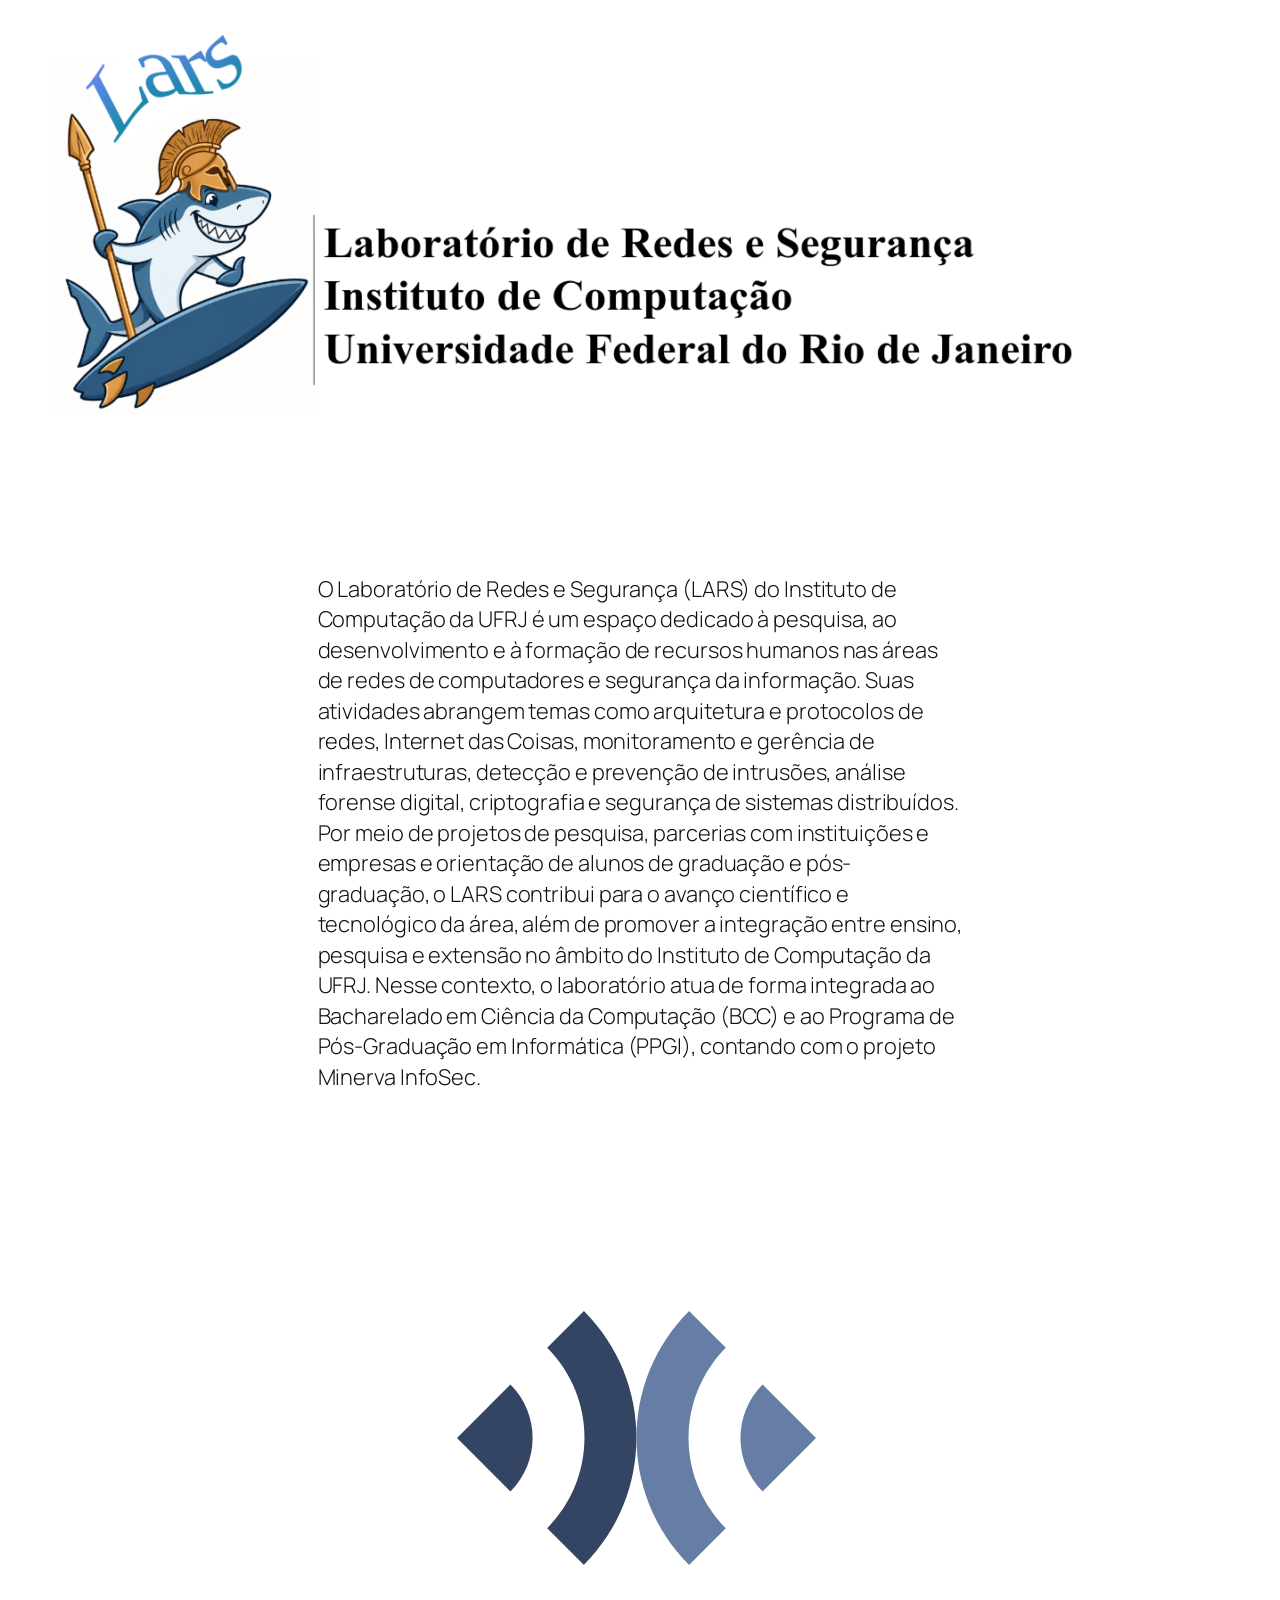
==== index.html @ d4f284a6 "first commit" ====
<!DOCTYPE html>
<html lang="en-US">
<head><meta charset="UTF-8">
	
	<meta name="viewport" content="width=device-width, initial-scale=1">
<meta name="robots" content="max-image-preview:large">
<title></title>





<style id="wp-img-auto-sizes-contain-inline-css">
img:is([sizes=auto i],[sizes^="auto," i]){contain-intrinsic-size:3000px 1500px}
/*# sourceURL=wp-img-auto-sizes-contain-inline-css */
</style>
<style id="wp-block-image-inline-css">
.wp-block-image>a,.wp-block-image>figure>a{display:inline-block}.wp-block-image img{box-sizing:border-box;height:auto;max-width:100%;vertical-align:bottom}@media not (prefers-reduced-motion){.wp-block-image img.hide{visibility:hidden}.wp-block-image img.show{animation:show-content-image .4s}}.wp-block-image[style*=border-radius] img,.wp-block-image[style*=border-radius]>a{border-radius:inherit}.wp-block-image.has-custom-border img{box-sizing:border-box}.wp-block-image.aligncenter{text-align:center}.wp-block-image.alignfull>a,.wp-block-image.alignwide>a{width:100%}.wp-block-image.alignfull img,.wp-block-image.alignwide img{height:auto;width:100%}.wp-block-image .aligncenter,.wp-block-image .alignleft,.wp-block-image .alignright,.wp-block-image.aligncenter,.wp-block-image.alignleft,.wp-block-image.alignright{display:table}.wp-block-image .aligncenter>figcaption,.wp-block-image .alignleft>figcaption,.wp-block-image .alignright>figcaption,.wp-block-image.aligncenter>figcaption,.wp-block-image.alignleft>figcaption,.wp-block-image.alignright>figcaption{caption-side:bottom;display:table-caption}.wp-block-image .alignleft{float:left;margin:.5em 1em .5em 0}.wp-block-image .alignright{float:right;margin:.5em 0 .5em 1em}.wp-block-image .aligncenter{margin-left:auto;margin-right:auto}.wp-block-image :where(figcaption){margin-bottom:1em;margin-top:.5em}.wp-block-image.is-style-circle-mask img{border-radius:9999px}@supports ((-webkit-mask-image:none) or (mask-image:none)) or (-webkit-mask-image:none){.wp-block-image.is-style-circle-mask img{border-radius:0;-webkit-mask-image:url('data:image/svg+xml;utf8,<svg viewBox="0 0 100 100" xmlns="http://www.w3.org/2000/svg"><circle cx="50" cy="50" r="50"/></svg>');mask-image:url('data:image/svg+xml;utf8,<svg viewBox="0 0 100 100" xmlns="http://www.w3.org/2000/svg"><circle cx="50" cy="50" r="50"/></svg>');mask-mode:alpha;-webkit-mask-position:center;mask-position:center;-webkit-mask-repeat:no-repeat;mask-repeat:no-repeat;-webkit-mask-size:contain;mask-size:contain}}:root :where(.wp-block-image.is-style-rounded img,.wp-block-image .is-style-rounded img){border-radius:9999px}.wp-block-image figure{margin:0}.wp-lightbox-container{display:flex;flex-direction:column;position:relative}.wp-lightbox-container img{cursor:zoom-in}.wp-lightbox-container img:hover+button{opacity:1}.wp-lightbox-container button{align-items:center;backdrop-filter:blur(16px) saturate(180%);background-color:rgba(90,90,90,.25);border:none;border-radius:4px;cursor:zoom-in;display:flex;height:20px;justify-content:center;opacity:0;padding:0;position:absolute;right:16px;text-align:center;top:16px;width:20px;z-index:100}@media not (prefers-reduced-motion){.wp-lightbox-container button{transition:opacity .2s ease}}.wp-lightbox-container button:focus-visible{outline:3px auto rgba(90,90,90,.25);outline:3px auto -webkit-focus-ring-color;outline-offset:3px}.wp-lightbox-container button:hover{cursor:pointer;opacity:1}.wp-lightbox-container button:focus{opacity:1}.wp-lightbox-container button:focus,.wp-lightbox-container button:hover,.wp-lightbox-container button:not(:hover):not(:active):not(.has-background){background-color:rgba(90,90,90,.25);border:none}.wp-lightbox-overlay{box-sizing:border-box;cursor:zoom-out;height:100vh;left:0;overflow:hidden;position:fixed;top:0;visibility:hidden;width:100%;z-index:100000}.wp-lightbox-overlay .wp-lightbox-close-button{align-items:center;cursor:pointer;display:flex;font-family:inherit;gap:8px;justify-content:center;line-height:1;min-height:40px;min-width:40px;padding:0 4px;position:absolute;right:calc(env(safe-area-inset-right) + 16px);top:calc(env(safe-area-inset-top) + 16px);z-index:5000000}.wp-lightbox-overlay .wp-lightbox-close-button:focus,.wp-lightbox-overlay .wp-lightbox-close-button:hover,.wp-lightbox-overlay .wp-lightbox-close-button:not(:hover):not(:active):not(.has-background){background:none;border:none}.wp-lightbox-overlay .wp-lightbox-close-button:has(.wp-lightbox-close-text:not([hidden])) .wp-lightbox-close-icon svg{height:1em;width:1em}.wp-lightbox-overlay .wp-lightbox-close-icon svg{display:block}.wp-lightbox-overlay .wp-lightbox-navigation-button-next,.wp-lightbox-overlay .wp-lightbox-navigation-button-prev{align-items:center;bottom:16px;cursor:pointer;display:flex;font-family:inherit;gap:4px;justify-content:center;line-height:1;min-height:40px;min-width:40px;padding:0 8px;position:absolute;z-index:2000002}.wp-lightbox-overlay .wp-lightbox-navigation-button-next[hidden],.wp-lightbox-overlay .wp-lightbox-navigation-button-prev[hidden]{display:none}@media (min-width:960px){.wp-lightbox-overlay .wp-lightbox-navigation-button-next,.wp-lightbox-overlay .wp-lightbox-navigation-button-prev{bottom:50%;transform:translateY(-50%)}}.wp-lightbox-overlay .wp-lightbox-navigation-button-next:focus,.wp-lightbox-overlay .wp-lightbox-navigation-button-next:hover,.wp-lightbox-overlay .wp-lightbox-navigation-button-next:not(:hover):not(:active):not(.has-background),.wp-lightbox-overlay .wp-lightbox-navigation-button-prev:focus,.wp-lightbox-overlay .wp-lightbox-navigation-button-prev:hover,.wp-lightbox-overlay .wp-lightbox-navigation-button-prev:not(:hover):not(:active):not(.has-background){background:none;border:none;padding:0 8px}.wp-lightbox-overlay .wp-lightbox-navigation-button-next:has(.wp-lightbox-navigation-text:not([hidden])) .wp-lightbox-navigation-icon svg,.wp-lightbox-overlay .wp-lightbox-navigation-button-prev:has(.wp-lightbox-navigation-text:not([hidden])) .wp-lightbox-navigation-icon svg{display:block;height:1.5em;width:1.5em}.wp-lightbox-overlay .wp-lightbox-navigation-button-prev{left:calc(env(safe-area-inset-left) + 16px)}.wp-lightbox-overlay .wp-lightbox-navigation-button-next{right:calc(env(safe-area-inset-right) + 16px)}.wp-lightbox-overlay .wp-lightbox-navigation-icon svg{vertical-align:middle}.wp-lightbox-overlay .lightbox-image-container{height:var(--wp--lightbox-container-height);left:50%;overflow:hidden;position:absolute;top:50%;transform:translate(-50%,-50%);transform-origin:top left;width:var(--wp--lightbox-container-width);z-index:2000001}.wp-lightbox-overlay .wp-block-image{align-items:center;box-sizing:border-box;display:flex;height:100%;justify-content:center;margin:0;position:relative;transform-origin:0 0;width:100%;z-index:3000000}.wp-lightbox-overlay .wp-block-image img{height:var(--wp--lightbox-image-height);min-height:var(--wp--lightbox-image-height);min-width:var(--wp--lightbox-image-width);width:var(--wp--lightbox-image-width)}.wp-lightbox-overlay .wp-block-image figcaption{display:none}.wp-lightbox-overlay button{background:none;border:none}.wp-lightbox-overlay .scrim{background-color:#fff;height:100%;opacity:.9;position:absolute;width:100%;z-index:2000000}.wp-lightbox-overlay.active{visibility:visible}@media not (prefers-reduced-motion){.wp-lightbox-overlay.active{animation:turn-on-visibility .25s both}.wp-lightbox-overlay.active img{animation:turn-on-visibility .35s both}.wp-lightbox-overlay.show-closing-animation:not(.active){animation:turn-off-visibility .35s both}.wp-lightbox-overlay.show-closing-animation:not(.active) img{animation:turn-off-visibility .25s both}.wp-lightbox-overlay.zoom.active{animation:none;opacity:1;visibility:visible}.wp-lightbox-overlay.zoom.active .lightbox-image-container{animation:lightbox-zoom-in .4s}.wp-lightbox-overlay.zoom.active .lightbox-image-container img{animation:none}.wp-lightbox-overlay.zoom.active .scrim{animation:turn-on-visibility .4s forwards}.wp-lightbox-overlay.zoom.show-closing-animation:not(.active){animation:none}.wp-lightbox-overlay.zoom.show-closing-animation:not(.active) .lightbox-image-container{animation:lightbox-zoom-out .4s}.wp-lightbox-overlay.zoom.show-closing-animation:not(.active) .lightbox-image-container img{animation:none}.wp-lightbox-overlay.zoom.show-closing-animation:not(.active) .scrim{animation:turn-off-visibility .4s forwards}}@keyframes show-content-image{0%{visibility:hidden}99%{visibility:hidden}to{visibility:visible}}@keyframes turn-on-visibility{0%{opacity:0}to{opacity:1}}@keyframes turn-off-visibility{0%{opacity:1;visibility:visible}99%{opacity:0;visibility:visible}to{opacity:0;visibility:hidden}}@keyframes lightbox-zoom-in{0%{transform:translate(calc((-100vw + var(--wp--lightbox-scrollbar-width))/2 + var(--wp--lightbox-initial-left-position)),calc(-50vh + var(--wp--lightbox-initial-top-position))) scale(var(--wp--lightbox-scale))}to{transform:translate(-50%,-50%) scale(1)}}@keyframes lightbox-zoom-out{0%{transform:translate(-50%,-50%) scale(1);visibility:visible}99%{visibility:visible}to{transform:translate(calc((-100vw + var(--wp--lightbox-scrollbar-width))/2 + var(--wp--lightbox-initial-left-position)),calc(-50vh + var(--wp--lightbox-initial-top-position))) scale(var(--wp--lightbox-scale));visibility:hidden}}
/*# sourceURL=/wp-includes/blocks/image/style.min.css */
</style>
<link rel="stylesheet" id="wp-block-navigation-css" href="/wp-includes/blocks/navigation/style.min.css?ver=7.1.2" media="all">
<style id="wp-block-group-inline-css">
.wp-block-group{box-sizing:border-box}:where(.wp-block-group.wp-block-group-is-layout-constrained){position:relative}
/*# sourceURL=/wp-includes/blocks/group/style.min.css */
</style>
<style id="wp-block-paragraph-inline-css">
.is-small-text{font-size:.875em}.is-regular-text{font-size:1em}.is-large-text{font-size:2.25em}.is-larger-text{font-size:3em}.has-drop-cap:not(:focus):first-letter{float:left;font-size:8.4em;font-style:normal;font-weight:100;line-height:.68;margin:.05em .1em 0 0;text-transform:uppercase}body.rtl .has-drop-cap:not(:focus):first-letter{float:none;margin-left:.1em}p.has-drop-cap.has-background{overflow:hidden}:root :where(p.has-background){padding:1.25em 2.375em}:where(p.has-text-color:not(.has-link-color)) a{color:inherit}p.has-text-align-left[style*="writing-mode:vertical-lr"],p.has-text-align-right[style*="writing-mode:vertical-rl"]{rotate:180deg}
/*# sourceURL=/wp-includes/blocks/paragraph/style.min.css */
</style>
<style id="wp-block-post-content-inline-css">
.wp-block-post-content{display:flow-root}
/*# sourceURL=/wp-includes/blocks/post-content/style.min.css */
</style>
<style id="wp-block-spacer-inline-css">
.wp-block-spacer{clear:both}
/*# sourceURL=/wp-includes/blocks/spacer/style.min.css */
</style>
<style id="wp-block-columns-inline-css">
.wp-block-columns{box-sizing:border-box;display:flex;flex-wrap:wrap!important}@media (min-width:782px){.wp-block-columns{flex-wrap:nowrap!important}}.wp-block-columns{align-items:normal!important}.wp-block-columns.are-vertically-aligned-top{align-items:flex-start}.wp-block-columns.are-vertically-aligned-center{align-items:center}.wp-block-columns.are-vertically-aligned-bottom{align-items:flex-end}@media (max-width:781px){.wp-block-columns:not(.is-not-stacked-on-mobile)>.wp-block-column{flex-basis:100%!important}}@media (min-width:782px){.wp-block-columns:not(.is-not-stacked-on-mobile)>.wp-block-column{flex-basis:0;flex-grow:1}.wp-block-columns:not(.is-not-stacked-on-mobile)>.wp-block-column[style*=flex-basis]{flex-grow:0}}.wp-block-columns.is-not-stacked-on-mobile{flex-wrap:nowrap!important}.wp-block-columns.is-not-stacked-on-mobile>.wp-block-column{flex-basis:0;flex-grow:1}.wp-block-columns.is-not-stacked-on-mobile>.wp-block-column[style*=flex-basis]{flex-grow:0}:where(.wp-block-columns){margin-bottom:1.75em}:where(.wp-block-columns.has-background){padding:1.25em 2.375em}.wp-block-column{flex-grow:1;min-width:0;overflow-wrap:break-word;word-break:break-word}.wp-block-column.is-vertically-aligned-top{align-self:flex-start}.wp-block-column.is-vertically-aligned-center{align-self:center}.wp-block-column.is-vertically-aligned-bottom{align-self:flex-end}.wp-block-column.is-vertically-aligned-stretch{align-self:stretch}.wp-block-column.is-vertically-aligned-bottom,.wp-block-column.is-vertically-aligned-center,.wp-block-column.is-vertically-aligned-top{width:100%}
/*# sourceURL=/wp-includes/blocks/columns/style.min.css */
</style>
<style id="wp-block-table-inline-css">
.wp-block-table{overflow-x:auto}.wp-block-table table{border-collapse:collapse;width:100%}.wp-block-table thead{border-bottom:3px solid}.wp-block-table tfoot{border-top:3px solid}.wp-block-table td,.wp-block-table th{border:1px solid;padding:.5em}.wp-block-table .has-fixed-layout{table-layout:fixed;width:100%}.wp-block-table .has-fixed-layout td,.wp-block-table .has-fixed-layout th{word-break:break-word}.wp-block-table.aligncenter,.wp-block-table.alignleft,.wp-block-table.alignright{display:table;width:auto}.wp-block-table.aligncenter td,.wp-block-table.aligncenter th,.wp-block-table.alignleft td,.wp-block-table.alignleft th,.wp-block-table.alignright td,.wp-block-table.alignright th{word-break:break-word}.wp-block-table .has-subtle-light-gray-background-color{background-color:#f3f4f5}.wp-block-table .has-subtle-pale-green-background-color{background-color:#e9fbe5}.wp-block-table .has-subtle-pale-blue-background-color{background-color:#e7f5fe}.wp-block-table .has-subtle-pale-pink-background-color{background-color:#fcf0ef}.wp-block-table.is-style-stripes{background-color:transparent;border-collapse:inherit;border-spacing:0}.wp-block-table.is-style-stripes tbody tr:nth-child(odd){background-color:#f0f0f0}.wp-block-table.is-style-stripes.has-subtle-light-gray-background-color tbody tr:nth-child(odd){background-color:#f3f4f5}.wp-block-table.is-style-stripes.has-subtle-pale-green-background-color tbody tr:nth-child(odd){background-color:#e9fbe5}.wp-block-table.is-style-stripes.has-subtle-pale-blue-background-color tbody tr:nth-child(odd){background-color:#e7f5fe}.wp-block-table.is-style-stripes.has-subtle-pale-pink-background-color tbody tr:nth-child(odd){background-color:#fcf0ef}.wp-block-table.is-style-stripes td,.wp-block-table.is-style-stripes th{border-color:transparent}.wp-block-table.is-style-stripes{border-bottom:1px solid #f0f0f0}.wp-block-table .has-border-color td,.wp-block-table .has-border-color th,.wp-block-table .has-border-color tr,.wp-block-table .has-border-color>*{border-color:inherit}.wp-block-table table[style*=border-top-color] tr:first-child,.wp-block-table table[style*=border-top-color] tr:first-child td,.wp-block-table table[style*=border-top-color] tr:first-child th,.wp-block-table table[style*=border-top-color]>*,.wp-block-table table[style*=border-top-color]>* td,.wp-block-table table[style*=border-top-color]>* th{border-top-color:inherit}.wp-block-table table[style*=border-top-color] tr:not(:first-child){border-top-color:currentColor}.wp-block-table table[style*=border-right-color] td:last-child,.wp-block-table table[style*=border-right-color] th,.wp-block-table table[style*=border-right-color] tr,.wp-block-table table[style*=border-right-color]>*{border-right-color:inherit}.wp-block-table table[style*=border-bottom-color] tr:last-child,.wp-block-table table[style*=border-bottom-color] tr:last-child td,.wp-block-table table[style*=border-bottom-color] tr:last-child th,.wp-block-table table[style*=border-bottom-color]>*,.wp-block-table table[style*=border-bottom-color]>* td,.wp-block-table table[style*=border-bottom-color]>* th{border-bottom-color:inherit}.wp-block-table table[style*=border-bottom-color] tr:not(:last-child){border-bottom-color:currentColor}.wp-block-table table[style*=border-left-color] td:first-child,.wp-block-table table[style*=border-left-color] th,.wp-block-table table[style*=border-left-color] tr,.wp-block-table table[style*=border-left-color]>*{border-left-color:inherit}.wp-block-table table[style*=border-style] td,.wp-block-table table[style*=border-style] th,.wp-block-table table[style*=border-style] tr,.wp-block-table table[style*=border-style]>*{border-style:inherit}.wp-block-table table[style*=border-width] td,.wp-block-table table[style*=border-width] th,.wp-block-table table[style*=border-width] tr,.wp-block-table table[style*=border-width]>*{border-style:inherit;border-width:inherit}
/*# sourceURL=/wp-includes/blocks/table/style.min.css */
</style>
<style id="wp-emoji-styles-inline-css">

	img.wp-smiley, img.emoji {
		display: inline !important;
		border: none !important;
		box-shadow: none !important;
		height: 1em !important;
		width: 1em !important;
		margin: 0 0.07em !important;
		vertical-align: -0.1em !important;
		background: none !important;
		padding: 0 !important;
	}
/*# sourceURL=wp-emoji-styles-inline-css */
</style>
<style id="wp-block-library-inline-css">
:root{--wp-block-synced-color:#7a00df;--wp-block-synced-color--rgb:122,0,223;--wp-bound-block-color:var(--wp-block-synced-color);--wp-editor-canvas-background:#ddd;--wp-admin-theme-color:#007cba;--wp-admin-theme-color--rgb:0,124,186;--wp-admin-theme-color-darker-10:#006ba1;--wp-admin-theme-color-darker-10--rgb:0,107,160.5;--wp-admin-theme-color-darker-20:#005a87;--wp-admin-theme-color-darker-20--rgb:0,90,135;--wp-admin-border-width-focus:2px}@media (min-resolution:192dpi){:root{--wp-admin-border-width-focus:1.5px}}.wp-element-button{cursor:pointer}:root .has-very-light-gray-background-color{background-color:#eee}:root .has-very-dark-gray-background-color{background-color:#313131}:root .has-very-light-gray-color{color:#eee}:root .has-very-dark-gray-color{color:#313131}:root .has-vivid-green-cyan-to-vivid-cyan-blue-gradient-background{background:linear-gradient(135deg,#00d084,#0693e3)}:root .has-purple-crush-gradient-background{background:linear-gradient(135deg,#34e2e4,#4721fb 50%,#ab1dfe)}:root .has-hazy-dawn-gradient-background{background:linear-gradient(135deg,#faaca8,#dad0ec)}:root .has-subdued-olive-gradient-background{background:linear-gradient(135deg,#fafae1,#67a671)}:root .has-atomic-cream-gradient-background{background:linear-gradient(135deg,#fdd79a,#004a59)}:root .has-nightshade-gradient-background{background:linear-gradient(135deg,#330968,#31cdcf)}:root .has-midnight-gradient-background{background:linear-gradient(135deg,#020381,#2874fc)}:root{--wp--preset--font-size--normal:16px;--wp--preset--font-size--huge:42px}.has-regular-font-size{font-size:1em}.has-larger-font-size{font-size:2.625em}.has-normal-font-size{font-size:var(--wp--preset--font-size--normal)}.has-huge-font-size{font-size:var(--wp--preset--font-size--huge)}:root .has-text-align-center{text-align:center}:root .has-text-align-left{text-align:left}:root .has-text-align-right{text-align:right}.has-fit-text{white-space:nowrap!important}#end-resizable-editor-section{display:none}.aligncenter{clear:both}.items-justified-left{justify-content:flex-start}.items-justified-center{justify-content:center}.items-justified-right{justify-content:flex-end}.items-justified-space-between{justify-content:space-between}.screen-reader-text{word-wrap:normal!important;border:0;clip-path:inset(50%);height:1px;margin:-1px;overflow:hidden;padding:0;position:absolute;width:1px;word-break:normal!important}.screen-reader-text:focus{background-color:#ddd;clip-path:none;color:#444;display:block;font-size:1em;height:auto;left:5px;line-height:normal;padding:15px 23px 14px;text-decoration:none;top:5px;width:auto;z-index:100000}html :where(.has-border-color){border-style:solid}html :where([style^=border-color],[style*=";border-color"],[style*="; border-color"]){border-style:solid}html :where([style^=border-top-color],[style*=";border-top-color"],[style*="; border-top-color"]){border-top-style:solid}html :where([style^=border-right-color],[style*=";border-right-color"],[style*="; border-right-color"]){border-right-style:solid}html :where([style^=border-bottom-color],[style*=";border-bottom-color"],[style*="; border-bottom-color"]){border-bottom-style:solid}html :where([style^=border-left-color],[style*=";border-left-color"],[style*="; border-left-color"]){border-left-style:solid}html :where([style^=border-width],[style*=";border-width"],[style*="; border-width"]){border-style:solid}html :where([style^=border-top-width],[style*=";border-top-width"],[style*="; border-top-width"]){border-top-style:solid}html :where([style^=border-right-width],[style*=";border-right-width"],[style*="; border-right-width"]){border-right-style:solid}html :where([style^=border-bottom-width],[style*=";border-bottom-width"],[style*="; border-bottom-width"]){border-bottom-style:solid}html :where([style^=border-left-width],[style*=";border-left-width"],[style*="; border-left-width"]){border-left-style:solid}html :where(img[class*=wp-image-]){height:auto;max-width:100%}:where(figure){margin:0 0 1em}html :where(.is-position-sticky){--wp-admin--admin-bar--position-offset:var(--wp-admin--admin-bar--height,0px)}@media screen and (max-width:600px){html :where(.is-position-sticky){--wp-admin--admin-bar--position-offset:0px}}
/*# sourceURL=/wp-includes/css/dist/block-library/common.min.css */
</style>
<style id="global-styles-inline-css">
:root{--wp--preset--aspect-ratio--square: 1;--wp--preset--aspect-ratio--4-3: 4/3;--wp--preset--aspect-ratio--3-4: 3/4;--wp--preset--aspect-ratio--3-2: 3/2;--wp--preset--aspect-ratio--2-3: 2/3;--wp--preset--aspect-ratio--16-9: 16/9;--wp--preset--aspect-ratio--9-16: 9/16;--wp--preset--color--black: #000000;--wp--preset--color--cyan-bluish-gray: #abb8c3;--wp--preset--color--white: #ffffff;--wp--preset--color--pale-pink: #f78da7;--wp--preset--color--vivid-red: #cf2e2e;--wp--preset--color--luminous-vivid-orange: #ff6900;--wp--preset--color--luminous-vivid-amber: #fcb900;--wp--preset--color--light-green-cyan: #7bdcb5;--wp--preset--color--vivid-green-cyan: #00d084;--wp--preset--color--pale-cyan-blue: #8ed1fc;--wp--preset--color--vivid-cyan-blue: #0693e3;--wp--preset--color--vivid-purple: #9b51e0;--wp--preset--color--base: #FFFFFF;--wp--preset--color--contrast: #111111;--wp--preset--color--accent-1: #FFEE58;--wp--preset--color--accent-2: #F6CFF4;--wp--preset--color--accent-3: #503AA8;--wp--preset--color--accent-4: #686868;--wp--preset--color--accent-5: #FBFAF3;--wp--preset--color--accent-6: color-mix(in srgb, currentColor 20%, transparent);--wp--preset--gradient--vivid-cyan-blue-to-vivid-purple: linear-gradient(135deg,rgb(6,147,227) 0%,rgb(155,81,224) 100%);--wp--preset--gradient--light-green-cyan-to-vivid-green-cyan: linear-gradient(135deg,rgb(122,220,180) 0%,rgb(0,208,130) 100%);--wp--preset--gradient--luminous-vivid-amber-to-luminous-vivid-orange: linear-gradient(135deg,rgb(252,185,0) 0%,rgb(255,105,0) 100%);--wp--preset--gradient--luminous-vivid-orange-to-vivid-red: linear-gradient(135deg,rgb(255,105,0) 0%,rgb(207,46,46) 100%);--wp--preset--gradient--very-light-gray-to-cyan-bluish-gray: linear-gradient(135deg,rgb(238,238,238) 0%,rgb(169,184,195) 100%);--wp--preset--gradient--cool-to-warm-spectrum: linear-gradient(135deg,rgb(74,234,220) 0%,rgb(151,120,209) 20%,rgb(207,42,186) 40%,rgb(238,44,130) 60%,rgb(251,105,98) 80%,rgb(254,248,76) 100%);--wp--preset--gradient--blush-light-purple: linear-gradient(135deg,rgb(255,206,236) 0%,rgb(152,150,240) 100%);--wp--preset--gradient--blush-bordeaux: linear-gradient(135deg,rgb(254,205,165) 0%,rgb(254,45,45) 50%,rgb(107,0,62) 100%);--wp--preset--gradient--luminous-dusk: linear-gradient(135deg,rgb(255,203,112) 0%,rgb(199,81,192) 50%,rgb(65,88,208) 100%);--wp--preset--gradient--pale-ocean: linear-gradient(135deg,rgb(255,245,203) 0%,rgb(182,227,212) 50%,rgb(51,167,181) 100%);--wp--preset--gradient--electric-grass: linear-gradient(135deg,rgb(202,248,128) 0%,rgb(113,206,126) 100%);--wp--preset--gradient--midnight: linear-gradient(135deg,rgb(2,3,129) 0%,rgb(40,116,252) 100%);--wp--preset--font-size--small: 0.875rem;--wp--preset--font-size--medium: clamp(1rem, 1rem + ((1vw - 0.2rem) * 0.196), 1.125rem);--wp--preset--font-size--large: clamp(1.125rem, 1.125rem + ((1vw - 0.2rem) * 0.392), 1.375rem);--wp--preset--font-size--x-large: clamp(1.75rem, 1.75rem + ((1vw - 0.2rem) * 0.392), 2rem);--wp--preset--font-size--xx-large: clamp(2.15rem, 2.15rem + ((1vw - 0.2rem) * 1.333), 3rem);--wp--preset--font-family--manrope: Manrope, sans-serif;--wp--preset--font-family--fira-code: "Fira Code", monospace;--wp--preset--spacing--20: 10px;--wp--preset--spacing--30: 20px;--wp--preset--spacing--40: 30px;--wp--preset--spacing--50: clamp(30px, 5vw, 50px);--wp--preset--spacing--60: clamp(30px, 7vw, 70px);--wp--preset--spacing--70: clamp(50px, 7vw, 90px);--wp--preset--spacing--80: clamp(70px, 10vw, 140px);--wp--preset--shadow--natural: 6px 6px 9px rgba(0, 0, 0, 0.2);--wp--preset--shadow--deep: 12px 12px 50px rgba(0, 0, 0, 0.4);--wp--preset--shadow--sharp: 6px 6px 0px rgba(0, 0, 0, 0.2);--wp--preset--shadow--outlined: 6px 6px 0px -3px rgb(255, 255, 255), 6px 6px rgb(0, 0, 0);--wp--preset--shadow--crisp: 6px 6px 0px rgb(0, 0, 0);}.wp-block-button{--wp--preset--dimension--25: 25%;--wp--preset--dimension--50: 50%;--wp--preset--dimension--75: 75%;--wp--preset--dimension--100: 100%;}:root { --wp--style--global--content-size: 645px;--wp--style--global--wide-size: 1340px; }:where(body) { margin: 0; }.wp-site-blocks { padding-top: var(--wp--style--root--padding-top); padding-bottom: var(--wp--style--root--padding-bottom); }.has-global-padding { padding-right: var(--wp--style--root--padding-right); padding-left: var(--wp--style--root--padding-left); }.has-global-padding > .alignfull { margin-right: calc(var(--wp--style--root--padding-right) * -1); margin-left: calc(var(--wp--style--root--padding-left) * -1); }.has-global-padding :where(:not(.alignfull.is-layout-flow) > .has-global-padding:not(.wp-block-block, .alignfull)) { padding-right: 0; padding-left: 0; }.has-global-padding :where(:not(.alignfull.is-layout-flow) > .has-global-padding:not(.wp-block-block, .alignfull)) > .alignfull { margin-left: 0; margin-right: 0; }.wp-site-blocks > .alignleft { float: left; margin-right: 2em; }.wp-site-blocks > .alignright { float: right; margin-left: 2em; }.wp-site-blocks > .aligncenter { justify-content: center; margin-left: auto; margin-right: auto; }:where(.wp-site-blocks) > * { margin-block-start: 1.2rem; margin-block-end: 0; }:where(.wp-site-blocks) > :first-child { margin-block-start: 0; }:where(.wp-site-blocks) > :last-child { margin-block-end: 0; }:root { --wp--style--block-gap: 1.2rem; }:root :where(.is-layout-flow) > :first-child{margin-block-start: 0;}:root :where(.is-layout-flow) > :last-child{margin-block-end: 0;}:root :where(.is-layout-flow) > *{margin-block-start: 1.2rem;margin-block-end: 0;}:root :where(.is-layout-constrained) > :first-child{margin-block-start: 0;}:root :where(.is-layout-constrained) > :last-child{margin-block-end: 0;}:root :where(.is-layout-constrained) > *{margin-block-start: 1.2rem;margin-block-end: 0;}:root :where(.is-layout-flex){gap: 1.2rem;}:root :where(.is-layout-grid){gap: 1.2rem;}.is-layout-flow > .alignleft{float: left;margin-inline-start: 0;margin-inline-end: 2em;}.is-layout-flow > .alignright{float: right;margin-inline-start: 2em;margin-inline-end: 0;}.is-layout-flow > .aligncenter{margin-left: auto !important;margin-right: auto !important;}.is-layout-constrained > .alignleft{float: left;margin-inline-start: 0;margin-inline-end: 2em;}.is-layout-constrained > .alignright{float: right;margin-inline-start: 2em;margin-inline-end: 0;}.is-layout-constrained > .aligncenter{margin-left: auto !important;margin-right: auto !important;}.is-layout-constrained > :where(:not(.alignleft):not(.alignright):not(.alignfull)){max-width: var(--wp--style--global--content-size);margin-left: auto !important;margin-right: auto !important;}.is-layout-constrained > .alignwide{max-width: var(--wp--style--global--wide-size);}body .is-layout-flex{display: flex;}.is-layout-flex{flex-wrap: wrap;align-items: center;}.is-layout-flex > :is(*, div){margin: 0;}body .is-layout-grid{display: grid;}.is-layout-grid > :is(*, div){margin: 0;}body{background-color: var(--wp--preset--color--base);color: var(--wp--preset--color--contrast);font-family: var(--wp--preset--font-family--manrope);font-size: var(--wp--preset--font-size--large);font-weight: 300;letter-spacing: -0.1px;line-height: 1.4;--wp--style--root--padding-top: 0px;--wp--style--root--padding-right: var(--wp--preset--spacing--50);--wp--style--root--padding-bottom: 0px;--wp--style--root--padding-left: var(--wp--preset--spacing--50);}a:where(:not(.wp-element-button)){color: currentColor;}:root :where(a:where(:not(.wp-element-button)):hover){text-decoration: none;}h1, h2, h3, h4, h5, h6{font-weight: 400;letter-spacing: -0.1px;line-height: 1.125;}h1{font-size: var(--wp--preset--font-size--xx-large);}h2{font-size: var(--wp--preset--font-size--x-large);}h3{font-size: var(--wp--preset--font-size--large);}h4{font-size: var(--wp--preset--font-size--medium);}h5{font-size: var(--wp--preset--font-size--small);letter-spacing: 0.5px;}h6{font-size: var(--wp--preset--font-size--small);font-weight: 700;letter-spacing: 1.4px;text-transform: uppercase;}:root :where(.wp-element-button, .wp-block-button__link){background-color: var(--wp--preset--color--contrast);border-width: 0;color: var(--wp--preset--color--base);font-family: inherit;font-size: var(--wp--preset--font-size--medium);font-style: inherit;font-weight: inherit;letter-spacing: inherit;line-height: inherit;padding-top: 1rem;padding-right: 2.25rem;padding-bottom: 1rem;padding-left: 2.25rem;text-decoration: none;text-transform: inherit;}:root :where(.wp-element-button:hover, .wp-block-button__link:hover){background-color: color-mix(in srgb, var(--wp--preset--color--contrast) 85%, transparent);border-color: transparent;color: var(--wp--preset--color--base);}:root :where(.wp-element-button:focus, .wp-block-button__link:focus){outline-color: var(--wp--preset--color--accent-4);outline-offset: 2px;}:root :where(.wp-element-caption, .wp-block-audio figcaption, .wp-block-embed figcaption, .wp-block-gallery figcaption, .wp-block-image figcaption, .wp-block-table figcaption, .wp-block-video figcaption){font-size: var(--wp--preset--font-size--small);line-height: 1.4;}.has-black-color{color: var(--wp--preset--color--black) !important;}.has-cyan-bluish-gray-color{color: var(--wp--preset--color--cyan-bluish-gray) !important;}.has-white-color{color: var(--wp--preset--color--white) !important;}.has-pale-pink-color{color: var(--wp--preset--color--pale-pink) !important;}.has-vivid-red-color{color: var(--wp--preset--color--vivid-red) !important;}.has-luminous-vivid-orange-color{color: var(--wp--preset--color--luminous-vivid-orange) !important;}.has-luminous-vivid-amber-color{color: var(--wp--preset--color--luminous-vivid-amber) !important;}.has-light-green-cyan-color{color: var(--wp--preset--color--light-green-cyan) !important;}.has-vivid-green-cyan-color{color: var(--wp--preset--color--vivid-green-cyan) !important;}.has-pale-cyan-blue-color{color: var(--wp--preset--color--pale-cyan-blue) !important;}.has-vivid-cyan-blue-color{color: var(--wp--preset--color--vivid-cyan-blue) !important;}.has-vivid-purple-color{color: var(--wp--preset--color--vivid-purple) !important;}.has-base-color{color: var(--wp--preset--color--base) !important;}.has-contrast-color{color: var(--wp--preset--color--contrast) !important;}.has-accent-1-color{color: var(--wp--preset--color--accent-1) !important;}.has-accent-2-color{color: var(--wp--preset--color--accent-2) !important;}.has-accent-3-color{color: var(--wp--preset--color--accent-3) !important;}.has-accent-4-color{color: var(--wp--preset--color--accent-4) !important;}.has-accent-5-color{color: var(--wp--preset--color--accent-5) !important;}.has-accent-6-color{color: var(--wp--preset--color--accent-6) !important;}.has-black-background-color{background-color: var(--wp--preset--color--black) !important;}.has-cyan-bluish-gray-background-color{background-color: var(--wp--preset--color--cyan-bluish-gray) !important;}.has-white-background-color{background-color: var(--wp--preset--color--white) !important;}.has-pale-pink-background-color{background-color: var(--wp--preset--color--pale-pink) !important;}.has-vivid-red-background-color{background-color: var(--wp--preset--color--vivid-red) !important;}.has-luminous-vivid-orange-background-color{background-color: var(--wp--preset--color--luminous-vivid-orange) !important;}.has-luminous-vivid-amber-background-color{background-color: var(--wp--preset--color--luminous-vivid-amber) !important;}.has-light-green-cyan-background-color{background-color: var(--wp--preset--color--light-green-cyan) !important;}.has-vivid-green-cyan-background-color{background-color: var(--wp--preset--color--vivid-green-cyan) !important;}.has-pale-cyan-blue-background-color{background-color: var(--wp--preset--color--pale-cyan-blue) !important;}.has-vivid-cyan-blue-background-color{background-color: var(--wp--preset--color--vivid-cyan-blue) !important;}.has-vivid-purple-background-color{background-color: var(--wp--preset--color--vivid-purple) !important;}.has-base-background-color{background-color: var(--wp--preset--color--base) !important;}.has-contrast-background-color{background-color: var(--wp--preset--color--contrast) !important;}.has-accent-1-background-color{background-color: var(--wp--preset--color--accent-1) !important;}.has-accent-2-background-color{background-color: var(--wp--preset--color--accent-2) !important;}.has-accent-3-background-color{background-color: var(--wp--preset--color--accent-3) !important;}.has-accent-4-background-color{background-color: var(--wp--preset--color--accent-4) !important;}.has-accent-5-background-color{background-color: var(--wp--preset--color--accent-5) !important;}.has-accent-6-background-color{background-color: var(--wp--preset--color--accent-6) !important;}.has-black-border-color{border-color: var(--wp--preset--color--black) !important;}.has-cyan-bluish-gray-border-color{border-color: var(--wp--preset--color--cyan-bluish-gray) !important;}.has-white-border-color{border-color: var(--wp--preset--color--white) !important;}.has-pale-pink-border-color{border-color: var(--wp--preset--color--pale-pink) !important;}.has-vivid-red-border-color{border-color: var(--wp--preset--color--vivid-red) !important;}.has-luminous-vivid-orange-border-color{border-color: var(--wp--preset--color--luminous-vivid-orange) !important;}.has-luminous-vivid-amber-border-color{border-color: var(--wp--preset--color--luminous-vivid-amber) !important;}.has-light-green-cyan-border-color{border-color: var(--wp--preset--color--light-green-cyan) !important;}.has-vivid-green-cyan-border-color{border-color: var(--wp--preset--color--vivid-green-cyan) !important;}.has-pale-cyan-blue-border-color{border-color: var(--wp--preset--color--pale-cyan-blue) !important;}.has-vivid-cyan-blue-border-color{border-color: var(--wp--preset--color--vivid-cyan-blue) !important;}.has-vivid-purple-border-color{border-color: var(--wp--preset--color--vivid-purple) !important;}.has-base-border-color{border-color: var(--wp--preset--color--base) !important;}.has-contrast-border-color{border-color: var(--wp--preset--color--contrast) !important;}.has-accent-1-border-color{border-color: var(--wp--preset--color--accent-1) !important;}.has-accent-2-border-color{border-color: var(--wp--preset--color--accent-2) !important;}.has-accent-3-border-color{border-color: var(--wp--preset--color--accent-3) !important;}.has-accent-4-border-color{border-color: var(--wp--preset--color--accent-4) !important;}.has-accent-5-border-color{border-color: var(--wp--preset--color--accent-5) !important;}.has-accent-6-border-color{border-color: var(--wp--preset--color--accent-6) !important;}.has-vivid-cyan-blue-to-vivid-purple-gradient-background{background: var(--wp--preset--gradient--vivid-cyan-blue-to-vivid-purple) !important;}.has-light-green-cyan-to-vivid-green-cyan-gradient-background{background: var(--wp--preset--gradient--light-green-cyan-to-vivid-green-cyan) !important;}.has-luminous-vivid-amber-to-luminous-vivid-orange-gradient-background{background: var(--wp--preset--gradient--luminous-vivid-amber-to-luminous-vivid-orange) !important;}.has-luminous-vivid-orange-to-vivid-red-gradient-background{background: var(--wp--preset--gradient--luminous-vivid-orange-to-vivid-red) !important;}.has-very-light-gray-to-cyan-bluish-gray-gradient-background{background: var(--wp--preset--gradient--very-light-gray-to-cyan-bluish-gray) !important;}.has-cool-to-warm-spectrum-gradient-background{background: var(--wp--preset--gradient--cool-to-warm-spectrum) !important;}.has-blush-light-purple-gradient-background{background: var(--wp--preset--gradient--blush-light-purple) !important;}.has-blush-bordeaux-gradient-background{background: var(--wp--preset--gradient--blush-bordeaux) !important;}.has-luminous-dusk-gradient-background{background: var(--wp--preset--gradient--luminous-dusk) !important;}.has-pale-ocean-gradient-background{background: var(--wp--preset--gradient--pale-ocean) !important;}.has-electric-grass-gradient-background{background: var(--wp--preset--gradient--electric-grass) !important;}.has-midnight-gradient-background{background: var(--wp--preset--gradient--midnight) !important;}.has-small-font-size{font-size: var(--wp--preset--font-size--small) !important;}.has-medium-font-size{font-size: var(--wp--preset--font-size--medium) !important;}.has-large-font-size{font-size: var(--wp--preset--font-size--large) !important;}.has-x-large-font-size{font-size: var(--wp--preset--font-size--x-large) !important;}.has-xx-large-font-size{font-size: var(--wp--preset--font-size--xx-large) !important;}.has-manrope-font-family{font-family: var(--wp--preset--font-family--manrope) !important;}.has-fira-code-font-family{font-family: var(--wp--preset--font-family--fira-code) !important;}
:root :where(.wp-block-columns-is-layout-flow) > :first-child{margin-block-start: 0;}:root :where(.wp-block-columns-is-layout-flow) > :last-child{margin-block-end: 0;}:root :where(.wp-block-columns-is-layout-flow) > *{margin-block-start: var(--wp--preset--spacing--50);margin-block-end: 0;}:root :where(.wp-block-columns-is-layout-constrained) > :first-child{margin-block-start: 0;}:root :where(.wp-block-columns-is-layout-constrained) > :last-child{margin-block-end: 0;}:root :where(.wp-block-columns-is-layout-constrained) > *{margin-block-start: var(--wp--preset--spacing--50);margin-block-end: 0;}:root :where(.wp-block-columns-is-layout-flex){gap: var(--wp--preset--spacing--50);}:root :where(.wp-block-columns-is-layout-grid){gap: var(--wp--preset--spacing--50);}
:root :where(.wp-block-navigation){font-size: var(--wp--preset--font-size--medium);}
:root :where(.wp-block-navigation a:where(:not(.wp-element-button))){text-decoration: none;}
:root :where(.wp-block-navigation a:where(:not(.wp-element-button)):hover){text-decoration: underline;}
/*# sourceURL=global-styles-inline-css */
</style>
<style id="core-block-supports-inline-css">
.wp-container-core-navigation-is-layout-6e943505{justify-content:flex-end;}.wp-container-core-group-is-layout-fbffc046{flex-wrap:nowrap;gap:var(--wp--preset--spacing--10);justify-content:flex-end;}.wp-container-core-group-is-layout-ec1e7a1e{flex-wrap:nowrap;justify-content:space-between;}.wp-container-core-columns-is-layout-794e3cfa{flex-wrap:nowrap;}.wp-container-core-group-is-layout-cf54d0a6{justify-content:space-between;align-items:flex-start;}
/*# sourceURL=core-block-supports-inline-css */
</style>
<style id="wp-block-template-skip-link-inline-css">
/*! This file is auto-generated */
.skip-link.screen-reader-text{border:0;clip-path:inset(50%);height:1px;margin:-1px;overflow:hidden;padding:0;position:absolute!important;width:1px;word-wrap:normal!important;word-break:normal!important}.skip-link.screen-reader-text:focus{background-color:#eee;clip-path:none;color:#444;display:block;font-size:1em;height:auto;left:5px;line-height:normal;padding:15px 23px 14px;text-decoration:none;top:5px;width:auto;z-index:100000}
/*# sourceURL=/wp-includes/css/wp-block-template-skip-link.min.css */
</style>
<style id="twentytwentyfive-style-inline-css">
a{text-decoration-thickness:1px!important;text-underline-offset:.1em}:where(.wp-site-blocks :focus){outline-width:2px;outline-style:solid}.wp-block-navigation .wp-block-navigation-submenu .wp-block-navigation-item:not(:last-child){margin-bottom:3px}.wp-block-navigation .wp-block-navigation-item .wp-block-navigation-item__content{outline-offset:4px}.wp-block-navigation .wp-block-navigation-item ul.wp-block-navigation__submenu-container .wp-block-navigation-item__content{outline-offset:0}blockquote,caption,figcaption,h1,h2,h3,h4,h5,h6,p{text-wrap:pretty}.more-link{display:block}:where(pre){overflow-x:auto}
/*# sourceURL=/wp-content/themes/twentytwentyfive/style.min.css */
</style>
<link rel="EditURI" type="application/rsd+xml" title="RSD" href="/xmlrpc.php?rsd">
<meta name="generator" content="WordPress 7.1.2">
<link rel="canonical" href="/">
<link rel="shortlink" href="/">
<script id="wp-importmap" type="importmap">
{"imports":{"@wordpress/interactivity":"/wp-includes/js/dist/script-modules/interactivity/index.min.js?ver=efaa5193bbad9c60ffd1"}}
</script>
<link rel="modulepreload" href="/wp-includes/js/dist/script-modules/interactivity/index.min.js?ver=efaa5193bbad9c60ffd1" id="@wordpress/interactivity-js-modulepreload" fetchpriority="low">
<style class="wp-fonts-local">
@font-face{font-family:Manrope;font-style:normal;font-weight:200 800;font-display:fallback;src:url('/wp-content/themes/twentytwentyfive/assets/fonts/manrope/Manrope-VariableFont_wght.woff2') format('woff2');}
@font-face{font-family:"Fira Code";font-style:normal;font-weight:300 700;font-display:fallback;src:url('/wp-content/themes/twentytwentyfive/assets/fonts/fira-code/FiraCode-VariableFont_wght.woff2') format('woff2');}
</style>
<link rel="icon" href="/wp-content/uploads/2026/10/cropped-Screenshot_20260923_090218-1-32x32.png" sizes="32x32">
<link rel="icon" href="/wp-content/uploads/2026/10/cropped-Screenshot_20260923_090218-1-192x192.png" sizes="192x192">
<link rel="apple-touch-icon" href="/wp-content/uploads/2026/10/cropped-Screenshot_20260923_090218-1-180x180.png">
<meta name="msapplication-TileImage" content="/wp-content/uploads/2026/10/cropped-Screenshot_20260923_090218-1-270x270.png">
</head>

<body class="home wp-singular page-template-default page page-id-2 wp-embed-responsive wp-theme-twentytwentyfive">

<a class="skip-link screen-reader-text" id="wp-skip-link" href="#wp--skip-link--target">Skip to content</a><div class="wp-site-blocks"><header class="wp-block-template-part">
<div class="wp-block-group alignfull is-layout-flow wp-block-group-is-layout-flow">
<div class="wp-block-group has-global-padding is-layout-constrained wp-block-group-is-layout-constrained">
<div class="wp-block-group alignwide is-content-justification-space-between is-nowrap is-layout-flex wp-container-core-group-is-layout-ec1e7a1e wp-block-group-is-layout-flex" style="padding-top:var(--wp--preset--spacing--30);padding-bottom:var(--wp--preset--spacing--30)">
<figure class="wp-block-image size-large"><img fetchpriority="high" decoding="async" width="1024" height="394" src="/wp-content/uploads/2026/10/Screenshot_20261001_224455-1-1024x394.png" alt="" class="wp-image-8" srcset="/wp-content/uploads/2026/10/Screenshot_20261001_224455-1-1024x394.png 1024w, /wp-content/uploads/2026/10/Screenshot_20261001_224455-1-300x115.png 300w, /wp-content/uploads/2026/10/Screenshot_20261001_224455-1-768x295.png 768w, /wp-content/uploads/2026/10/Screenshot_20261001_224455-1.png 1149w" sizes="(max-width: 1024px) 100vw, 1024px"></figure>



<div class="wp-block-group is-content-justification-right is-nowrap is-layout-flex wp-container-core-group-is-layout-fbffc046 wp-block-group-is-layout-flex"><nav class="is-responsive items-justified-right wp-block-navigation is-content-justification-right is-layout-flex wp-container-core-navigation-is-layout-6e943505 wp-block-navigation-is-layout-flex" aria-label="Navigation" data-wp-interactive="core/navigation" data-wp-context='{"overlayOpenedBy":{"click":false,"hover":false,"focus":false},"type":"overlay","roleAttribute":"","ariaLabel":"Menu"}'><button aria-haspopup="dialog" aria-label="Open menu" class="wp-block-navigation__responsive-container-open" data-wp-on--click="actions.openMenuOnClick" data-wp-on--keydown="actions.handleMenuKeydown"><svg width="24" height="24" xmlns="http://www.w3.org/2000/svg" viewbox="0 0 24 24" aria-hidden="true" focusable="false"><path d="M4 7.5h16v1.5H4z"></path><path d="M4 15h16v1.5H4z"></path></svg></button>
				<div class="wp-block-navigation__responsive-container has-text-color has-contrast-color has-background has-base-background-color" id="modal-1" data-wp-class--has-modal-open="state.isMenuOpen" data-wp-class--is-menu-open="state.isMenuOpen" data-wp-watch="callbacks.initMenu" data-wp-on--keydown="actions.handleMenuKeydown" data-wp-on--focusout="actions.handleMenuFocusout" tabindex="-1">
					<div class="wp-block-navigation__responsive-close" tabindex="-1">
						<div class="wp-block-navigation__responsive-dialog" data-wp-bind--aria-modal="state.ariaModal" data-wp-bind--aria-label="state.ariaLabel" data-wp-bind--role="state.roleAttribute">
							<button aria-label="Close menu" class="wp-block-navigation__responsive-container-close" data-wp-on--click="actions.closeMenuOnClick"><svg xmlns="http://www.w3.org/2000/svg" viewbox="0 0 24 24" width="24" height="24" aria-hidden="true" focusable="false"><path d="m13.06 12 6.47-6.47-1.06-1.06L12 10.94 5.53 4.47 4.47 5.53 10.94 12l-6.47 6.47 1.06 1.06L12 13.06l6.47 6.47 1.06-1.06L13.06 12Z"></path></svg></button>
							<div class="wp-block-navigation__responsive-container-content" data-wp-watch="callbacks.focusFirstElement" id="modal-1-content">
								
								
							</div>
						</div>
					</div>
				</div></nav></div>
</div>
</div>
</div>
</header>


<main id="wp--skip-link--target" class="wp-block-group has-global-padding is-layout-constrained wp-block-group-is-layout-constrained" style="margin-top:var(--wp--preset--spacing--60)">
	
	<div class="wp-block-group alignfull has-global-padding is-layout-constrained wp-block-group-is-layout-constrained" style="padding-top:var(--wp--preset--spacing--60);padding-bottom:var(--wp--preset--spacing--60)">
		
		
		<div class="entry-content alignfull wp-block-post-content has-global-padding is-layout-constrained wp-block-post-content-is-layout-constrained">
<p class="wp-block-paragraph">O Laboratório de Redes e Segurança (LARS) do Instituto de Computação da UFRJ é um espaço dedicado à pesquisa, ao desenvolvimento e à formação de recursos humanos nas áreas de redes de computadores e segurança da informação. Suas atividades abrangem temas como arquitetura e protocolos de redes, Internet das Coisas, monitoramento e gerência de infraestruturas, detecção e prevenção de intrusões, análise forense digital, criptografia e segurança de sistemas distribuídos. Por meio de projetos de pesquisa, parcerias com instituições e empresas e orientação de alunos de graduação e pós-graduação, o LARS contribui para o avanço científico e tecnológico da área, além de promover a integração entre ensino, pesquisa e extensão no âmbito do Instituto de Computação da UFRJ. Nesse contexto, o laboratório atua de forma integrada ao Bacharelado em Ciência da Computação (BCC) e ao Programa de Pós-Graduação em Informática (PPGI), contando com o projeto Minerva InfoSec.</p>
</div>
	</div>
	
</main>


<footer class="wp-block-template-part">
<div class="wp-block-group has-global-padding is-layout-constrained wp-block-group-is-layout-constrained" style="padding-top:var(--wp--preset--spacing--60);padding-bottom:var(--wp--preset--spacing--50)">
<div class="wp-block-group alignwide is-layout-flow wp-block-group-is-layout-flow">
<div class="wp-block-group alignfull is-content-justification-space-between is-layout-flex wp-container-core-group-is-layout-cf54d0a6 wp-block-group-is-layout-flex">
<div class="wp-block-columns is-layout-flex wp-container-core-columns-is-layout-794e3cfa wp-block-columns-is-layout-flex">
<div class="wp-block-column is-layout-flow wp-block-column-is-layout-flow">
<div style="height:var(--wp--preset--spacing--40);width:0px" aria-hidden="true" class="wp-block-spacer"></div>
</div>
</div>



<figure class="wp-block-table"><table class="has-fixed-layout" style="border-style:none;border-width:0px"><tbody><tr><td class="has-text-align-center" data-align="center"><img decoding="async" src="/wp-content/uploads/2026/10/Screenshot_20261001_230504.png" alt=""></td></tr></tbody></table></figure>
</div>
</div>
</div>
</footer>
</div>
<script type="speculationrules">
{"prefetch":[{"source":"document","where":{"and":[{"href_matches":"/*"},{"not":{"href_matches":["/wp-*.php","/wp-admin/*","/wp-content/uploads/*","/wp-content/*","/wp-content/plugins/*","/wp-content/themes/twentytwentyfive/*","/*\\?(.+)"]}},{"not":{"selector_matches":"a[rel~=\"nofollow\"]"}},{"not":{"selector_matches":".no-prefetch, .no-prefetch a"}}]},"eagerness":"conservative"}]}
</script>
<script data-wp-router-options="{&quot;loadOnClientNavigation&quot;:true}" fetchpriority="low" id="@wordpress/block-library/navigation/view-js-module" src="/wp-includes/js/dist/script-modules/block-library/navigation/view.min.js?ver=1bf28ded04f9f188bdcb" type="module"></script>
<script id="wp-emoji-settings" type="application/json">
{"baseUrl":"https://s.w.org/images/core/emoji/17.0.2/72x72/","ext":".png","svgUrl":"https://s.w.org/images/core/emoji/17.0.2/svg/","svgExt":".svg","source":{"concatemoji":"/wp-includes/js/wp-emoji-release.min.js?ver=7.1.2"}}
</script>
<script type="module">
/*! This file is auto-generated */
var e="script#wp-emoji-settings",t=document.querySelector(e);if(!(t instanceof HTMLScriptElement))throw new Error("Element missing: "+e);const r=JSON.parse(t.text),s=(window._wpemojiSettings=r,"wpEmojiSettingsSupports"),o=["flag","emoji"];function i(e){try{var t={supportTests:e,timestamp:(new Date).valueOf()};sessionStorage.setItem(s,JSON.stringify(t))}catch(e){}}function c(e,t,n){e.clearRect(0,0,e.canvas.width,e.canvas.height),e.fillText(t,0,0);t=new Uint32Array(e.getImageData(0,0,e.canvas.width,e.canvas.height).data);e.clearRect(0,0,e.canvas.width,e.canvas.height),e.fillText(n,0,0);const r=new Uint32Array(e.getImageData(0,0,e.canvas.width,e.canvas.height).data);return t.every((e,t)=>e===r[t])}function p(e,t){e.clearRect(0,0,e.canvas.width,e.canvas.height),e.fillText(t,0,0);var n=e.getImageData(16,16,1,1);for(let e=0;e<n.data.length;e++)if(0!==n.data[e])return!1;return!0}function u(e,t,n,r){switch(t){case"flag":return n(e,"\ud83c\udff3\ufe0f\u200d\u26a7\ufe0f","\ud83c\udff3\ufe0f\u200b\u26a7\ufe0f")?!1:!n(e,"\ud83c\udde8\ud83c\uddf6","\ud83c\udde8\u200b\ud83c\uddf6")&&!n(e,"\ud83c\udff4\udb40\udc67\udb40\udc62\udb40\udc65\udb40\udc6e\udb40\udc67\udb40\udc7f","\ud83c\udff4\u200b\udb40\udc67\u200b\udb40\udc62\u200b\udb40\udc65\u200b\udb40\udc6e\u200b\udb40\udc67\u200b\udb40\udc7f");case"emoji":return!r(e,"\ud83e\u1fac8")}return!1}function f(e,t,n,r){let a;const s=(a="undefined"!=typeof WorkerGlobalScope&&self instanceof WorkerGlobalScope?new OffscreenCanvas(300,150):document.createElement("canvas")).getContext("2d",{willReadFrequently:!0}),o=(s.textBaseline="top",s.font="600 32px Arial",{});return e.forEach(e=>{o[e]=t(s,e,n,r)}),o}function a(e){var t=document.createElement("script");t.src=e,t.defer=!0,document.head.appendChild(t)}r.supports={everything:!0,everythingExceptFlag:!0},new Promise(t=>{let n=function(){try{var e=JSON.parse(sessionStorage.getItem(s));if("object"==typeof e&&"number"==typeof e.timestamp&&(new Date).valueOf()<e.timestamp+604800&&"object"==typeof e.supportTests)return e.supportTests}catch(e){}return null}();if(!n){if("undefined"!=typeof Worker&&"undefined"!=typeof OffscreenCanvas&&"undefined"!=typeof URL&&URL.createObjectURL&&"undefined"!=typeof Blob)try{var e="postMessage("+f.toString()+"("+[JSON.stringify(o),u.toString(),c.toString(),p.toString()].join(",")+"));",r=new Blob([e],{type:"text/javascript"});const a=new Worker(URL.createObjectURL(r),{name:"wpTestEmojiSupports"});return void(a.onmessage=e=>{i(n=e.data),a.terminate(),t(n)})}catch(e){}i(n=f(o,u,c,p))}t(n)}).then(e=>{for(const n in e)r.supports[n]=e[n],r.supports.everything=r.supports.everything&&r.supports[n],"flag"!==n&&(r.supports.everythingExceptFlag=r.supports.everythingExceptFlag&&r.supports[n]);var t;r.supports.everythingExceptFlag=r.supports.everythingExceptFlag&&!r.supports.flag,r.supports.everything||((t=r.source||{}).concatemoji?a(t.concatemoji):t.wpemoji&&t.twemoji&&(a(t.twemoji),a(t.wpemoji)))});
//# sourceURL=/wp-includes/js/wp-emoji-loader.min.js
</script>
</body>
</html>
---- wp-includes/blocks/navigation/style.min.css ----
.wp-block-navigation{position:relative}.wp-block-navigation ul{margin-bottom:0;margin-left:0;margin-top:0;padding-left:0}.wp-block-navigation ul,.wp-block-navigation ul li{list-style:none}.wp-block-navigation .wp-block-navigation-item{align-items:center;background-color:inherit;display:flex;position:relative}.wp-block-navigation .wp-block-navigation-item .wp-block-navigation__submenu-container:empty{display:none}.wp-block-navigation .wp-block-navigation-item__content{display:block;z-index:1}.wp-block-navigation .wp-block-navigation-item__content.wp-block-navigation-item__content{color:inherit}.wp-block-navigation.has-text-decoration-underline .wp-block-navigation-item__content,.wp-block-navigation.has-text-decoration-underline .wp-block-navigation-item__content:active,.wp-block-navigation.has-text-decoration-underline .wp-block-navigation-item__content:focus{text-decoration:underline}.wp-block-navigation.has-text-decoration-line-through .wp-block-navigation-item__content,.wp-block-navigation.has-text-decoration-line-through .wp-block-navigation-item__content:active,.wp-block-navigation.has-text-decoration-line-through .wp-block-navigation-item__content:focus{text-decoration:line-through}.wp-block-navigation :where(a),.wp-block-navigation :where(a:active),.wp-block-navigation :where(a:focus){text-decoration:none}.wp-block-navigation .wp-block-navigation__submenu-icon{align-self:center;background-color:inherit;border:none;color:currentColor;display:inline-block;font-size:inherit;height:.6em;line-height:0;margin-left:.25em;padding:0;width:.6em}.wp-block-navigation .wp-block-navigation__submenu-icon svg{stroke:currentColor;display:inline-block;height:inherit;margin-top:.075em;width:inherit}.wp-block-navigation{--navigation-layout-justification-setting:flex-start;--navigation-layout-direction:row;--navigation-layout-wrap:wrap;--navigation-layout-justify:flex-start;--navigation-layout-align:center}.wp-block-navigation.is-vertical{--navigation-layout-direction:column;--navigation-layout-justify:initial;--navigation-layout-align:flex-start}.wp-block-navigation.no-wrap{--navigation-layout-wrap:nowrap}.wp-block-navigation.items-justified-center{--navigation-layout-justification-setting:center;--navigation-layout-justify:center}.wp-block-navigation.items-justified-center.is-vertical{--navigation-layout-align:center}.wp-block-navigation.items-justified-right{--navigation-layout-justification-setting:flex-end;--navigation-layout-justify:flex-end}.wp-block-navigation.items-justified-right.is-vertical{--navigation-layout-align:flex-end}.wp-block-navigation.items-justified-space-between{--navigation-layout-justification-setting:space-between;--navigation-layout-justify:space-between}:where(.wp-block-navigation) ul li{padding:0}.wp-block-navigation .has-child .wp-block-navigation__submenu-container{align-items:normal;background-color:inherit;color:inherit;display:flex;flex-direction:column;opacity:0;position:absolute;z-index:2}@media not (prefers-reduced-motion){.wp-block-navigation .has-child .wp-block-navigation__submenu-container{transition:opacity .1s linear}}.wp-block-navigation .has-child .wp-block-navigation__submenu-container{height:0;overflow:hidden;visibility:hidden;width:0}.wp-block-navigation .has-child .wp-block-navigation__submenu-container>.wp-block-navigation-item>.wp-block-navigation-item__content{display:flex;flex-grow:1;padding:.5em 1em}.wp-block-navigation .has-child .wp-block-navigation__submenu-container>.wp-block-navigation-item>.wp-block-navigation-item__content .wp-block-navigation__submenu-icon{margin-left:auto;margin-right:0}.wp-block-navigation .has-child .wp-block-navigation__submenu-container .wp-block-navigation-item__content{margin:0}.wp-block-navigation .has-child .wp-block-navigation__submenu-container{left:-1px;top:100%}@media (min-width:782px){.wp-block-navigation .has-child .wp-block-navigation__submenu-container .wp-block-navigation__submenu-container{left:100%;top:-1px}.wp-block-navigation .has-child .wp-block-navigation__submenu-container .wp-block-navigation__submenu-container:before{background:transparent;content:"";display:block;height:100%;position:absolute;right:100%;width:.5em}.wp-block-navigation .has-child .wp-block-navigation__submenu-container .wp-block-navigation__submenu-icon{margin-right:.25em}.wp-block-navigation .has-child .wp-block-navigation__submenu-container .wp-block-navigation__submenu-icon svg{transform:rotate(-90deg)}}@media (hover:hover){.wp-block-navigation .has-child:not(.open-on-click):hover>.wp-block-navigation__submenu-container{height:auto;min-width:200px;opacity:1;overflow:visible;visibility:visible;width:auto}}.wp-block-navigation .has-child .wp-block-navigation-submenu__toggle[aria-expanded=true]~.wp-block-navigation__submenu-container,.wp-block-navigation .has-child:not(.open-on-click):not(.open-on-hover-click):focus-within>.wp-block-navigation__submenu-container{height:auto;min-width:200px;opacity:1;overflow:visible;visibility:visible;width:auto}.wp-block-navigation .has-child.open-always{align-items:var(--navigation-layout-align,initial);flex-direction:var(--navigation-layout-direction,initial);flex-wrap:var(--navigation-layout-wrap,wrap);gap:var(--wp--style--block-gap,2em)}.wp-block-navigation .has-child.open-always,.wp-block-navigation .has-child.open-always .wp-block-navigation-item{justify-content:var(--navigation-layout-justify,initial)}.wp-block-navigation .has-child.open-always .wp-block-navigation__submenu-container,.wp-block-navigation .has-child.open-always.wp-block-navigation-submenu{gap:var(--wp--style--block-gap,2em)}.wp-block-navigation .has-child.open-always .wp-block-navigation-item,.wp-block-navigation .has-child.open-always .wp-block-navigation__submenu-container,.wp-block-navigation .has-child.open-always.wp-block-navigation-submenu{padding-bottom:0;padding-top:0}.wp-block-navigation .has-child.open-always .wp-block-navigation__submenu-container{padding-left:var(--wp--style--block-gap,2em);padding-right:var(--wp--style--block-gap,2em)}.wp-block-navigation .has-child.open-always .wp-block-navigation__submenu-container .wp-block-navigation-item__content{padding:0}.wp-block-navigation .has-child.open-always .wp-block-navigation__submenu-container>.wp-block-navigation-item>.wp-block-navigation-item__content,.wp-block-navigation .has-child.open-always>.wp-block-navigation-item__content{flex-grow:0}.wp-block-navigation .has-child.open-always>.wp-block-navigation__submenu-container{background-color:transparent;border:none;color:inherit;flex-basis:100%;height:auto;opacity:1;overflow:visible;position:static;visibility:visible;width:auto}.wp-block-navigation.has-background .has-child .wp-block-navigation__submenu-container{left:0;top:100%}@media (min-width:782px){.wp-block-navigation.has-background .has-child .wp-block-navigation__submenu-container .wp-block-navigation__submenu-container{left:100%;top:0}}.wp-block-navigation-submenu{display:flex;position:relative}.wp-block-navigation-submenu .wp-block-navigation__submenu-icon svg{stroke:currentColor}button.wp-block-navigation-item__content{background-color:transparent;border:none;color:currentColor;font-family:inherit;font-size:inherit;font-style:inherit;font-weight:inherit;letter-spacing:inherit;line-height:inherit;text-align:left;text-transform:inherit}.wp-block-navigation-submenu__toggle{cursor:pointer}.wp-block-navigation-submenu__toggle[aria-expanded=true]+.wp-block-navigation__submenu-icon>svg,.wp-block-navigation-submenu__toggle[aria-expanded=true]>svg{transform:rotate(180deg)}.wp-block-navigation-item.open-on-click .wp-block-navigation-submenu__toggle{padding-left:0;padding-right:.85em}.wp-block-navigation-item.open-on-click .wp-block-navigation-submenu__toggle+.wp-block-navigation__submenu-icon{margin-left:-.6em;pointer-events:none}.wp-block-navigation-item.open-on-click button.wp-block-navigation-item__content:not(.wp-block-navigation-submenu__toggle){padding:0}.wp-block-navigation .wp-block-page-list,.wp-block-navigation__container,.wp-block-navigation__responsive-close,.wp-block-navigation__responsive-container,.wp-block-navigation__responsive-container-content,.wp-block-navigation__responsive-dialog{gap:inherit}:where(.wp-block-navigation.has-background .wp-block-navigation-item a:not(.wp-element-button)),:where(.wp-block-navigation.has-background .wp-block-navigation-submenu a:not(.wp-element-button)){padding:.5em 1em}:where(.wp-block-navigation .wp-block-navigation__submenu-container .wp-block-navigation-item a:not(.wp-element-button)),:where(.wp-block-navigation .wp-block-navigation__submenu-container .wp-block-navigation-submenu a:not(.wp-element-button)),:where(.wp-block-navigation .wp-block-navigation__submenu-container .wp-block-navigation-submenu button.wp-block-navigation-item__content),:where(.wp-block-navigation .wp-block-navigation__submenu-container .wp-block-pages-list__item button.wp-block-navigation-item__content){padding:.5em 1em}.wp-block-navigation.items-justified-right .wp-block-navigation__container .has-child .wp-block-navigation__submenu-container,.wp-block-navigation.items-justified-right .wp-block-page-list>.has-child .wp-block-navigation__submenu-container,.wp-block-navigation.items-justified-space-between .wp-block-page-list>.has-child:last-child .wp-block-navigation__submenu-container,.wp-block-navigation.items-justified-space-between>.wp-block-navigation__container>.has-child:last-child .wp-block-navigation__submenu-container{left:auto;right:0}.wp-block-navigation.items-justified-right .wp-block-navigation__container .has-child .wp-block-navigation__submenu-container .wp-block-navigation__submenu-container,.wp-block-navigation.items-justified-right .wp-block-page-list>.has-child .wp-block-navigation__submenu-container .wp-block-navigation__submenu-container,.wp-block-navigation.items-justified-space-between .wp-block-page-list>.has-child:last-child .wp-block-navigation__submenu-container .wp-block-navigation__submenu-container,.wp-block-navigation.items-justified-space-between>.wp-block-navigation__container>.has-child:last-child .wp-block-navigation__submenu-container .wp-block-navigation__submenu-container{left:-1px;right:-1px}@media (min-width:782px){.wp-block-navigation.items-justified-right .wp-block-navigation__container .has-child .wp-block-navigation__submenu-container .wp-block-navigation__submenu-container,.wp-block-navigation.items-justified-right .wp-block-page-list>.has-child .wp-block-navigation__submenu-container .wp-block-navigation__submenu-container,.wp-block-navigation.items-justified-space-between .wp-block-page-list>.has-child:last-child .wp-block-navigation__submenu-container .wp-block-navigation__submenu-container,.wp-block-navigation.items-justified-space-between>.wp-block-navigation__container>.has-child:last-child .wp-block-navigation__submenu-container .wp-block-navigation__submenu-container{left:auto;right:100%}}.wp-block-navigation:not(.has-background) .wp-block-navigation__submenu-container{background-color:#fff;border:1px solid rgba(0,0,0,.15)}.wp-block-navigation.has-background .wp-block-navigation__submenu-container{background-color:inherit}.wp-block-navigation:not(.has-text-color) .wp-block-navigation__submenu-container{color:#000}.wp-block-navigation__container{align-items:var(--navigation-layout-align,initial);display:flex;flex-direction:var(--navigation-layout-direction,initial);flex-wrap:var(--navigation-layout-wrap,wrap);justify-content:var(--navigation-layout-justify,initial);list-style:none;margin:0;padding-left:0}.wp-block-navigation__container .is-responsive{display:none}.wp-block-navigation__container:only-child,.wp-block-page-list:only-child{flex-grow:1}@keyframes overlay-menu__fade-in-animation{0%{opacity:0;transform:translateY(.5em)}to{opacity:1;transform:translateY(0)}}.wp-block-navigation__responsive-container{bottom:0;display:none;left:0;position:fixed;right:0;top:0}.wp-block-navigation__responsive-container :where(.wp-block-navigation-item a){color:inherit}.wp-block-navigation__responsive-container .wp-block-navigation__responsive-container-content{align-items:var(--navigation-layout-align,initial);display:flex;flex-direction:var(--navigation-layout-direction,initial);flex-wrap:var(--navigation-layout-wrap,wrap);justify-content:var(--navigation-layout-justify,initial)}.wp-block-navigation__responsive-container:not(.is-menu-open.is-menu-open){background-color:inherit!important;color:inherit!important}.wp-block-navigation__responsive-container.is-menu-open{background-color:inherit;display:flex;flex-direction:column}@media not (prefers-reduced-motion){.wp-block-navigation__responsive-container.is-menu-open{animation:overlay-menu__fade-in-animation .1s ease-out;animation-fill-mode:forwards}}.wp-block-navigation__responsive-container.is-menu-open:not(.disable-default-overlay){padding:clamp(1rem,var(--wp--style--root--padding-top),20rem) clamp(1rem,var(--wp--style--root--padding-right),20rem) clamp(1rem,var(--wp--style--root--padding-bottom),20rem) clamp(1rem,var(--wp--style--root--padding-left),20rem)}.wp-block-navigation__responsive-container.is-menu-open{overflow:auto;z-index:100000}.wp-block-navigation__responsive-container.is-menu-open:not(.disable-default-overlay) .wp-block-navigation__responsive-container-content{padding-top:calc(2rem + 24px)}.wp-block-navigation__responsive-container.is-menu-open:where(:not(.disable-default-overlay)) .wp-block-navigation__responsive-container-content{align-items:var(--navigation-layout-justification-setting,inherit);display:flex;flex-direction:column;flex-wrap:nowrap;overflow:visible}.wp-block-navigation__responsive-container.is-menu-open:where(:not(.disable-default-overlay)) .wp-block-navigation__responsive-container-content,.wp-block-navigation__responsive-container.is-menu-open:where(:not(.disable-default-overlay)) .wp-block-navigation__responsive-container-content .wp-block-navigation__container,.wp-block-navigation__responsive-container.is-menu-open:where(:not(.disable-default-overlay)) .wp-block-navigation__responsive-container-content .wp-block-page-list{justify-content:flex-start}.wp-block-navigation__responsive-container.is-menu-open:where(:not(.disable-default-overlay)) .wp-block-navigation__responsive-container-content .wp-block-navigation__submenu-icon{display:none}.wp-block-navigation__responsive-container.is-menu-open:where(:not(.disable-default-overlay)) .wp-block-navigation__responsive-container-content .has-child .wp-block-navigation__submenu-container{border:none;height:auto;min-width:200px;opacity:1;overflow:initial;padding-left:2rem;padding-right:2rem;position:static;visibility:visible;width:auto}.wp-block-navigation__responsive-container.is-menu-open:where(:not(.disable-default-overlay)) .wp-block-navigation__responsive-container-content .wp-block-navigation__container,.wp-block-navigation__responsive-container.is-menu-open:where(:not(.disable-default-overlay)) .wp-block-navigation__responsive-container-content .wp-block-navigation__submenu-container{gap:inherit}.wp-block-navigation__responsive-container.is-menu-open:where(:not(.disable-default-overlay)) .wp-block-navigation__responsive-container-content .wp-block-navigation__submenu-container{padding-top:var(--wp--style--block-gap,2em)}.wp-block-navigation__responsive-container.is-menu-open:where(:not(.disable-default-overlay)) .wp-block-navigation__responsive-container-content .wp-block-navigation-item__content{padding:0}.wp-block-navigation__responsive-container.is-menu-open:where(:not(.disable-default-overlay)) .wp-block-navigation__responsive-container-content .wp-block-navigation-item,.wp-block-navigation__responsive-container.is-menu-open:where(:not(.disable-default-overlay)) .wp-block-navigation__responsive-container-content .wp-block-navigation__container,.wp-block-navigation__responsive-container.is-menu-open:where(:not(.disable-default-overlay)) .wp-block-navigation__responsive-container-content .wp-block-page-list{align-items:var(--navigation-layout-justification-setting,initial);display:flex;flex-direction:column}.wp-block-navigation__responsive-container.is-menu-open:where(:not(.disable-default-overlay)) .wp-block-navigation-item,.wp-block-navigation__responsive-container.is-menu-open:where(:not(.disable-default-overlay)) .wp-block-navigation-item .wp-block-navigation__submenu-container,.wp-block-navigation__responsive-container.is-menu-open:where(:not(.disable-default-overlay)) .wp-block-navigation__container,.wp-block-navigation__responsive-container.is-menu-open:where(:not(.disable-default-overlay)) .wp-block-page-list{background:transparent!important;color:inherit!important}.wp-block-navigation__responsive-container.is-menu-open:where(:not(.disable-default-overlay)) .wp-block-navigation__submenu-container.wp-block-navigation__submenu-container.wp-block-navigation__submenu-container.wp-block-navigation__submenu-container{left:auto;right:auto}.wp-block-navigation__responsive-container.disable-default-overlay .wp-block-navigation__overlay-container{display:none;width:100%}.wp-block-navigation__responsive-container.disable-default-overlay .wp-block-navigation__responsive-close{max-width:none}.wp-block-navigation__responsive-container.disable-default-overlay.is-menu-open .wp-block-navigation__responsive-container-content>:not(.wp-block-navigation__overlay-container){display:none}.wp-block-navigation__responsive-container.disable-default-overlay.is-menu-open .wp-block-navigation__responsive-container-content .wp-block-navigation__overlay-container{display:block}.wp-block-navigation__responsive-container.disable-default-overlay.is-menu-open .wp-block-navigation__responsive-container-content .wp-block-navigation__overlay-container .wp-block-navigation__submenu-container{left:0;right:auto}@media (min-width:600px){.wp-block-navigation__responsive-container:not(.hidden-by-default):not(.is-menu-open){background-color:inherit;display:block;position:relative;width:100%;z-index:auto}.wp-block-navigation__responsive-container:not(.hidden-by-default):not(.is-menu-open) .wp-block-navigation__responsive-container-close{display:none}.wp-block-navigation__responsive-container.is-menu-open .wp-block-navigation__submenu-container.wp-block-navigation__submenu-container.wp-block-navigation__submenu-container.wp-block-navigation__submenu-container{left:0}}.wp-block-navigation:not(.has-background) .wp-block-navigation__responsive-container.is-menu-open:not(.disable-default-overlay){background-color:#fff}.wp-block-navigation:not(.has-text-color) .wp-block-navigation__responsive-container.is-menu-open:not(.disable-default-overlay){color:#000}.wp-block-navigation__toggle_button_label{font-size:1rem;font-weight:700}.wp-block-navigation__responsive-container-close,.wp-block-navigation__responsive-container-open{background:transparent;border:none;color:currentColor;cursor:pointer;margin:0;padding:0;text-transform:inherit;vertical-align:middle}.wp-block-navigation__responsive-container-close svg,.wp-block-navigation__responsive-container-open svg{fill:currentColor;display:block;height:24px;pointer-events:none;width:24px}.wp-block-navigation__responsive-container-open{display:flex}.wp-block-navigation__responsive-container-open.wp-block-navigation__responsive-container-open.wp-block-navigation__responsive-container-open{font-family:inherit;font-size:inherit;font-weight:inherit}@media (min-width:600px){.wp-block-navigation__responsive-container-open:not(.always-shown){display:none}}.wp-block-navigation__responsive-container-close{position:absolute;right:0;top:0;z-index:2}.wp-block-navigation__responsive-container-close.wp-block-navigation__responsive-container-close.wp-block-navigation__responsive-container-close{font-family:inherit;font-size:inherit;font-weight:inherit}.disable-default-overlay .wp-block-navigation__responsive-container-close{right:clamp(1rem,var(--wp--style--root--padding-left),20rem);top:clamp(1rem,var(--wp--style--root--padding-left),20rem)}.wp-block-navigation__responsive-close{width:100%}.has-modal-open .wp-block-navigation__responsive-close{margin-left:auto;margin-right:auto;max-width:var(--wp--style--global--wide-size,100%)}.wp-block-navigation__responsive-close:focus{outline:none}.is-menu-open .wp-block-navigation__responsive-close,.is-menu-open .wp-block-navigation__responsive-container-content,.is-menu-open .wp-block-navigation__responsive-dialog{box-sizing:border-box}.wp-block-navigation__responsive-dialog{position:relative}.has-modal-open .admin-bar .is-menu-open:where(:not(.disable-default-overlay)) .wp-block-navigation__responsive-dialog{margin-top:46px}@media (min-width:782px){.has-modal-open .admin-bar .is-menu-open:where(:not(.disable-default-overlay)) .wp-block-navigation__responsive-dialog{margin-top:32px}}html.has-modal-open{overflow:hidden}
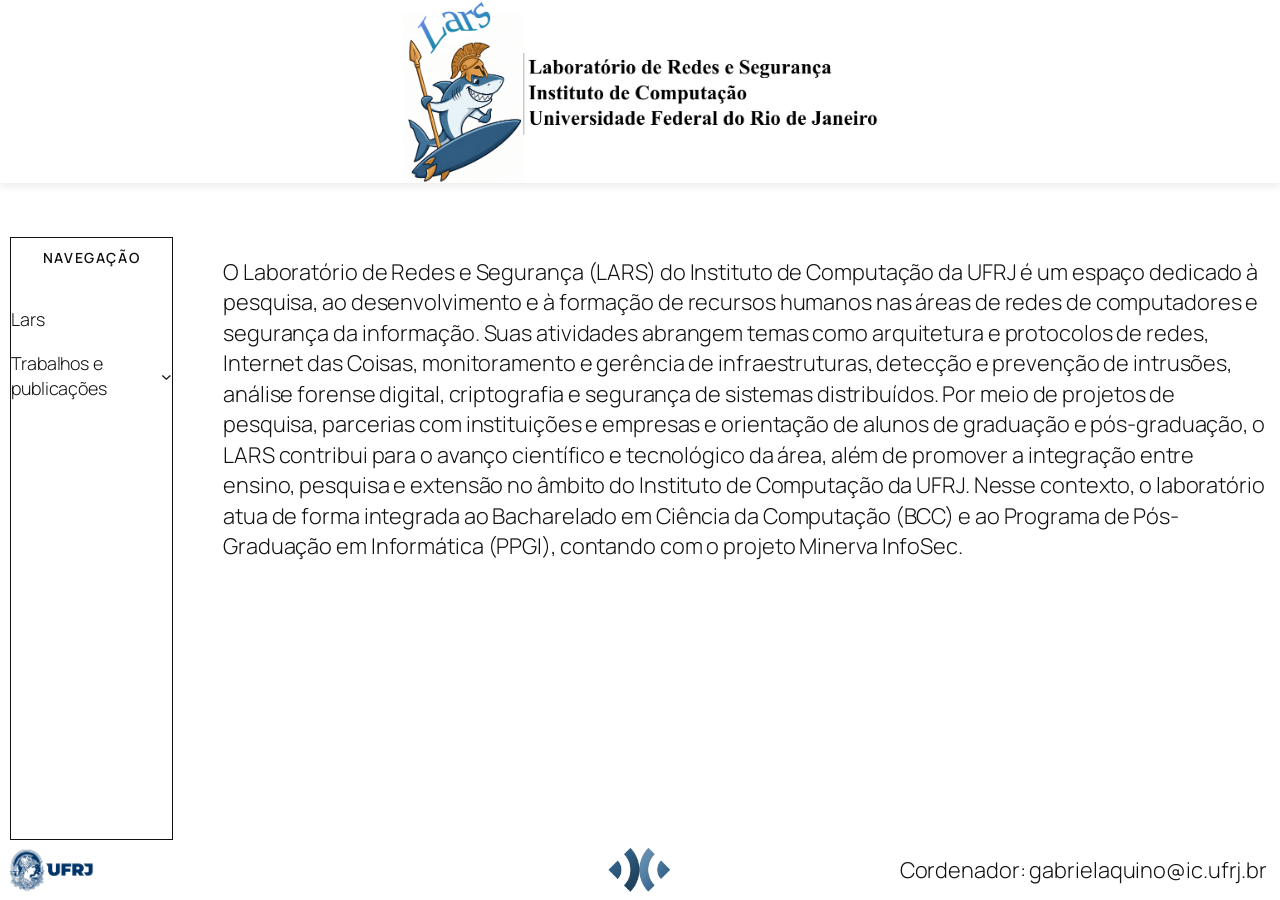
==== commit 13f3509d: "adc novas paginas" ====
--- a/index.html
+++ b/index.html
@@ -18,11 +18,26 @@
 .wp-block-image>a,.wp-block-image>figure>a{display:inline-block}.wp-block-image img{box-sizing:border-box;height:auto;max-width:100%;vertical-align:bottom}@media not (prefers-reduced-motion){.wp-block-image img.hide{visibility:hidden}.wp-block-image img.show{animation:show-content-image .4s}}.wp-block-image[style*=border-radius] img,.wp-block-image[style*=border-radius]>a{border-radius:inherit}.wp-block-image.has-custom-border img{box-sizing:border-box}.wp-block-image.aligncenter{text-align:center}.wp-block-image.alignfull>a,.wp-block-image.alignwide>a{width:100%}.wp-block-image.alignfull img,.wp-block-image.alignwide img{height:auto;width:100%}.wp-block-image .aligncenter,.wp-block-image .alignleft,.wp-block-image .alignright,.wp-block-image.aligncenter,.wp-block-image.alignleft,.wp-block-image.alignright{display:table}.wp-block-image .aligncenter>figcaption,.wp-block-image .alignleft>figcaption,.wp-block-image .alignright>figcaption,.wp-block-image.aligncenter>figcaption,.wp-block-image.alignleft>figcaption,.wp-block-image.alignright>figcaption{caption-side:bottom;display:table-caption}.wp-block-image .alignleft{float:left;margin:.5em 1em .5em 0}.wp-block-image .alignright{float:right;margin:.5em 0 .5em 1em}.wp-block-image .aligncenter{margin-left:auto;margin-right:auto}.wp-block-image :where(figcaption){margin-bottom:1em;margin-top:.5em}.wp-block-image.is-style-circle-mask img{border-radius:9999px}@supports ((-webkit-mask-image:none) or (mask-image:none)) or (-webkit-mask-image:none){.wp-block-image.is-style-circle-mask img{border-radius:0;-webkit-mask-image:url('data:image/svg+xml;utf8,<svg viewBox="0 0 100 100" xmlns="http://www.w3.org/2000/svg"><circle cx="50" cy="50" r="50"/></svg>');mask-image:url('data:image/svg+xml;utf8,<svg viewBox="0 0 100 100" xmlns="http://www.w3.org/2000/svg"><circle cx="50" cy="50" r="50"/></svg>');mask-mode:alpha;-webkit-mask-position:center;mask-position:center;-webkit-mask-repeat:no-repeat;mask-repeat:no-repeat;-webkit-mask-size:contain;mask-size:contain}}:root :where(.wp-block-image.is-style-rounded img,.wp-block-image .is-style-rounded img){border-radius:9999px}.wp-block-image figure{margin:0}.wp-lightbox-container{display:flex;flex-direction:column;position:relative}.wp-lightbox-container img{cursor:zoom-in}.wp-lightbox-container img:hover+button{opacity:1}.wp-lightbox-container button{align-items:center;backdrop-filter:blur(16px) saturate(180%);background-color:rgba(90,90,90,.25);border:none;border-radius:4px;cursor:zoom-in;display:flex;height:20px;justify-content:center;opacity:0;padding:0;position:absolute;right:16px;text-align:center;top:16px;width:20px;z-index:100}@media not (prefers-reduced-motion){.wp-lightbox-container button{transition:opacity .2s ease}}.wp-lightbox-container button:focus-visible{outline:3px auto rgba(90,90,90,.25);outline:3px auto -webkit-focus-ring-color;outline-offset:3px}.wp-lightbox-container button:hover{cursor:pointer;opacity:1}.wp-lightbox-container button:focus{opacity:1}.wp-lightbox-container button:focus,.wp-lightbox-container button:hover,.wp-lightbox-container button:not(:hover):not(:active):not(.has-background){background-color:rgba(90,90,90,.25);border:none}.wp-lightbox-overlay{box-sizing:border-box;cursor:zoom-out;height:100vh;left:0;overflow:hidden;position:fixed;top:0;visibility:hidden;width:100%;z-index:100000}.wp-lightbox-overlay .wp-lightbox-close-button{align-items:center;cursor:pointer;display:flex;font-family:inherit;gap:8px;justify-content:center;line-height:1;min-height:40px;min-width:40px;padding:0 4px;position:absolute;right:calc(env(safe-area-inset-right) + 16px);top:calc(env(safe-area-inset-top) + 16px);z-index:5000000}.wp-lightbox-overlay .wp-lightbox-close-button:focus,.wp-lightbox-overlay .wp-lightbox-close-button:hover,.wp-lightbox-overlay .wp-lightbox-close-button:not(:hover):not(:active):not(.has-background){background:none;border:none}.wp-lightbox-overlay .wp-lightbox-close-button:has(.wp-lightbox-close-text:not([hidden])) .wp-lightbox-close-icon svg{height:1em;width:1em}.wp-lightbox-overlay .wp-lightbox-close-icon svg{display:block}.wp-lightbox-overlay .wp-lightbox-navigation-button-next,.wp-lightbox-overlay .wp-lightbox-navigation-button-prev{align-items:center;bottom:16px;cursor:pointer;display:flex;font-family:inherit;gap:4px;justify-content:center;line-height:1;min-height:40px;min-width:40px;padding:0 8px;position:absolute;z-index:2000002}.wp-lightbox-overlay .wp-lightbox-navigation-button-next[hidden],.wp-lightbox-overlay .wp-lightbox-navigation-button-prev[hidden]{display:none}@media (min-width:960px){.wp-lightbox-overlay .wp-lightbox-navigation-button-next,.wp-lightbox-overlay .wp-lightbox-navigation-button-prev{bottom:50%;transform:translateY(-50%)}}.wp-lightbox-overlay .wp-lightbox-navigation-button-next:focus,.wp-lightbox-overlay .wp-lightbox-navigation-button-next:hover,.wp-lightbox-overlay .wp-lightbox-navigation-button-next:not(:hover):not(:active):not(.has-background),.wp-lightbox-overlay .wp-lightbox-navigation-button-prev:focus,.wp-lightbox-overlay .wp-lightbox-navigation-button-prev:hover,.wp-lightbox-overlay .wp-lightbox-navigation-button-prev:not(:hover):not(:active):not(.has-background){background:none;border:none;padding:0 8px}.wp-lightbox-overlay .wp-lightbox-navigation-button-next:has(.wp-lightbox-navigation-text:not([hidden])) .wp-lightbox-navigation-icon svg,.wp-lightbox-overlay .wp-lightbox-navigation-button-prev:has(.wp-lightbox-navigation-text:not([hidden])) .wp-lightbox-navigation-icon svg{display:block;height:1.5em;width:1.5em}.wp-lightbox-overlay .wp-lightbox-navigation-button-prev{left:calc(env(safe-area-inset-left) + 16px)}.wp-lightbox-overlay .wp-lightbox-navigation-button-next{right:calc(env(safe-area-inset-right) + 16px)}.wp-lightbox-overlay .wp-lightbox-navigation-icon svg{vertical-align:middle}.wp-lightbox-overlay .lightbox-image-container{height:var(--wp--lightbox-container-height);left:50%;overflow:hidden;position:absolute;top:50%;transform:translate(-50%,-50%);transform-origin:top left;width:var(--wp--lightbox-container-width);z-index:2000001}.wp-lightbox-overlay .wp-block-image{align-items:center;box-sizing:border-box;display:flex;height:100%;justify-content:center;margin:0;position:relative;transform-origin:0 0;width:100%;z-index:3000000}.wp-lightbox-overlay .wp-block-image img{height:var(--wp--lightbox-image-height);min-height:var(--wp--lightbox-image-height);min-width:var(--wp--lightbox-image-width);width:var(--wp--lightbox-image-width)}.wp-lightbox-overlay .wp-block-image figcaption{display:none}.wp-lightbox-overlay button{background:none;border:none}.wp-lightbox-overlay .scrim{background-color:#fff;height:100%;opacity:.9;position:absolute;width:100%;z-index:2000000}.wp-lightbox-overlay.active{visibility:visible}@media not (prefers-reduced-motion){.wp-lightbox-overlay.active{animation:turn-on-visibility .25s both}.wp-lightbox-overlay.active img{animation:turn-on-visibility .35s both}.wp-lightbox-overlay.show-closing-animation:not(.active){animation:turn-off-visibility .35s both}.wp-lightbox-overlay.show-closing-animation:not(.active) img{animation:turn-off-visibility .25s both}.wp-lightbox-overlay.zoom.active{animation:none;opacity:1;visibility:visible}.wp-lightbox-overlay.zoom.active .lightbox-image-container{animation:lightbox-zoom-in .4s}.wp-lightbox-overlay.zoom.active .lightbox-image-container img{animation:none}.wp-lightbox-overlay.zoom.active .scrim{animation:turn-on-visibility .4s forwards}.wp-lightbox-overlay.zoom.show-closing-animation:not(.active){animation:none}.wp-lightbox-overlay.zoom.show-closing-animation:not(.active) .lightbox-image-container{animation:lightbox-zoom-out .4s}.wp-lightbox-overlay.zoom.show-closing-animation:not(.active) .lightbox-image-container img{animation:none}.wp-lightbox-overlay.zoom.show-closing-animation:not(.active) .scrim{animation:turn-off-visibility .4s forwards}}@keyframes show-content-image{0%{visibility:hidden}99%{visibility:hidden}to{visibility:visible}}@keyframes turn-on-visibility{0%{opacity:0}to{opacity:1}}@keyframes turn-off-visibility{0%{opacity:1;visibility:visible}99%{opacity:0;visibility:visible}to{opacity:0;visibility:hidden}}@keyframes lightbox-zoom-in{0%{transform:translate(calc((-100vw + var(--wp--lightbox-scrollbar-width))/2 + var(--wp--lightbox-initial-left-position)),calc(-50vh + var(--wp--lightbox-initial-top-position))) scale(var(--wp--lightbox-scale))}to{transform:translate(-50%,-50%) scale(1)}}@keyframes lightbox-zoom-out{0%{transform:translate(-50%,-50%) scale(1);visibility:visible}99%{visibility:visible}to{transform:translate(calc((-100vw + var(--wp--lightbox-scrollbar-width))/2 + var(--wp--lightbox-initial-left-position)),calc(-50vh + var(--wp--lightbox-initial-top-position))) scale(var(--wp--lightbox-scale));visibility:hidden}}
 /*# sourceURL=/wp-includes/blocks/image/style.min.css */
 </style>
-<link rel="stylesheet" id="wp-block-navigation-css" href="/wp-includes/blocks/navigation/style.min.css?ver=7.1.2" media="all">
 <style id="wp-block-group-inline-css">
 .wp-block-group{box-sizing:border-box}:where(.wp-block-group.wp-block-group-is-layout-constrained){position:relative}
 /*# sourceURL=/wp-includes/blocks/group/style.min.css */
 </style>
+<style id="wp-block-spacer-inline-css">
+.wp-block-spacer{clear:both}
+/*# sourceURL=/wp-includes/blocks/spacer/style.min.css */
+</style>
+<style id="wp-block-heading-inline-css">
+h1:where(.wp-block-heading).has-background,h2:where(.wp-block-heading).has-background,h3:where(.wp-block-heading).has-background,h4:where(.wp-block-heading).has-background,h5:where(.wp-block-heading).has-background,h6:where(.wp-block-heading).has-background{padding:1.25em 2.375em}h1.has-text-align-left[style*=writing-mode]:where([style*=vertical-lr]),h1.has-text-align-right[style*=writing-mode]:where([style*=vertical-rl]),h2.has-text-align-left[style*=writing-mode]:where([style*=vertical-lr]),h2.has-text-align-right[style*=writing-mode]:where([style*=vertical-rl]),h3.has-text-align-left[style*=writing-mode]:where([style*=vertical-lr]),h3.has-text-align-right[style*=writing-mode]:where([style*=vertical-rl]),h4.has-text-align-left[style*=writing-mode]:where([style*=vertical-lr]),h4.has-text-align-right[style*=writing-mode]:where([style*=vertical-rl]),h5.has-text-align-left[style*=writing-mode]:where([style*=vertical-lr]),h5.has-text-align-right[style*=writing-mode]:where([style*=vertical-rl]),h6.has-text-align-left[style*=writing-mode]:where([style*=vertical-lr]),h6.has-text-align-right[style*=writing-mode]:where([style*=vertical-rl]){rotate:180deg}
+/*# sourceURL=/wp-includes/blocks/heading/style.min.css */
+</style>
+<style id="wp-block-navigation-link-inline-css">
+.wp-block-navigation .wp-block-navigation-item__label{overflow-wrap:break-word}.wp-block-navigation .wp-block-navigation-item__description{display:none}.link-ui-tools{outline:1px solid #f0f0f0;padding:8px}.link-ui-block-inserter{padding-top:8px}.link-ui-block-inserter__back{margin-left:8px;text-transform:uppercase}
+/*# sourceURL=/wp-includes/blocks/navigation-link/style.min.css */
+</style>
+<style id="wp-block-navigation-inline-css">
+.wp-block-navigation{position:relative}.wp-block-navigation ul{margin-bottom:0;margin-left:0;margin-top:0;padding-left:0}.wp-block-navigation ul,.wp-block-navigation ul li{list-style:none}.wp-block-navigation .wp-block-navigation-item{align-items:center;background-color:inherit;display:flex;position:relative}.wp-block-navigation .wp-block-navigation-item .wp-block-navigation__submenu-container:empty{display:none}.wp-block-navigation .wp-block-navigation-item__content{display:block;z-index:1}.wp-block-navigation .wp-block-navigation-item__content.wp-block-navigation-item__content{color:inherit}.wp-block-navigation.has-text-decoration-underline .wp-block-navigation-item__content,.wp-block-navigation.has-text-decoration-underline .wp-block-navigation-item__content:active,.wp-block-navigation.has-text-decoration-underline .wp-block-navigation-item__content:focus{text-decoration:underline}.wp-block-navigation.has-text-decoration-line-through .wp-block-navigation-item__content,.wp-block-navigation.has-text-decoration-line-through .wp-block-navigation-item__content:active,.wp-block-navigation.has-text-decoration-line-through .wp-block-navigation-item__content:focus{text-decoration:line-through}.wp-block-navigation :where(a),.wp-block-navigation :where(a:active),.wp-block-navigation :where(a:focus){text-decoration:none}.wp-block-navigation .wp-block-navigation__submenu-icon{align-self:center;background-color:inherit;border:none;color:currentColor;display:inline-block;font-size:inherit;height:.6em;line-height:0;margin-left:.25em;padding:0;width:.6em}.wp-block-navigation .wp-block-navigation__submenu-icon svg{stroke:currentColor;display:inline-block;height:inherit;margin-top:.075em;width:inherit}.wp-block-navigation{--navigation-layout-justification-setting:flex-start;--navigation-layout-direction:row;--navigation-layout-wrap:wrap;--navigation-layout-justify:flex-start;--navigation-layout-align:center}.wp-block-navigation.is-vertical{--navigation-layout-direction:column;--navigation-layout-justify:initial;--navigation-layout-align:flex-start}.wp-block-navigation.no-wrap{--navigation-layout-wrap:nowrap}.wp-block-navigation.items-justified-center{--navigation-layout-justification-setting:center;--navigation-layout-justify:center}.wp-block-navigation.items-justified-center.is-vertical{--navigation-layout-align:center}.wp-block-navigation.items-justified-right{--navigation-layout-justification-setting:flex-end;--navigation-layout-justify:flex-end}.wp-block-navigation.items-justified-right.is-vertical{--navigation-layout-align:flex-end}.wp-block-navigation.items-justified-space-between{--navigation-layout-justification-setting:space-between;--navigation-layout-justify:space-between}:where(.wp-block-navigation) ul li{padding:0}.wp-block-navigation .has-child .wp-block-navigation__submenu-container{align-items:normal;background-color:inherit;color:inherit;display:flex;flex-direction:column;opacity:0;position:absolute;z-index:2}@media not (prefers-reduced-motion){.wp-block-navigation .has-child .wp-block-navigation__submenu-container{transition:opacity .1s linear}}.wp-block-navigation .has-child .wp-block-navigation__submenu-container{height:0;overflow:hidden;visibility:hidden;width:0}.wp-block-navigation .has-child .wp-block-navigation__submenu-container>.wp-block-navigation-item>.wp-block-navigation-item__content{display:flex;flex-grow:1;padding:.5em 1em}.wp-block-navigation .has-child .wp-block-navigation__submenu-container>.wp-block-navigation-item>.wp-block-navigation-item__content .wp-block-navigation__submenu-icon{margin-left:auto;margin-right:0}.wp-block-navigation .has-child .wp-block-navigation__submenu-container .wp-block-navigation-item__content{margin:0}.wp-block-navigation .has-child .wp-block-navigation__submenu-container{left:-1px;top:100%}@media (min-width:782px){.wp-block-navigation .has-child .wp-block-navigation__submenu-container .wp-block-navigation__submenu-container{left:100%;top:-1px}.wp-block-navigation .has-child .wp-block-navigation__submenu-container .wp-block-navigation__submenu-container:before{background:transparent;content:"";display:block;height:100%;position:absolute;right:100%;width:.5em}.wp-block-navigation .has-child .wp-block-navigation__submenu-container .wp-block-navigation__submenu-icon{margin-right:.25em}.wp-block-navigation .has-child .wp-block-navigation__submenu-container .wp-block-navigation__submenu-icon svg{transform:rotate(-90deg)}}@media (hover:hover){.wp-block-navigation .has-child:not(.open-on-click):hover>.wp-block-navigation__submenu-container{height:auto;min-width:200px;opacity:1;overflow:visible;visibility:visible;width:auto}}.wp-block-navigation .has-child .wp-block-navigation-submenu__toggle[aria-expanded=true]~.wp-block-navigation__submenu-container,.wp-block-navigation .has-child:not(.open-on-click):not(.open-on-hover-click):focus-within>.wp-block-navigation__submenu-container{height:auto;min-width:200px;opacity:1;overflow:visible;visibility:visible;width:auto}.wp-block-navigation .has-child.open-always{align-items:var(--navigation-layout-align,initial);flex-direction:var(--navigation-layout-direction,initial);flex-wrap:var(--navigation-layout-wrap,wrap);gap:var(--wp--style--block-gap,2em)}.wp-block-navigation .has-child.open-always,.wp-block-navigation .has-child.open-always .wp-block-navigation-item{justify-content:var(--navigation-layout-justify,initial)}.wp-block-navigation .has-child.open-always .wp-block-navigation__submenu-container,.wp-block-navigation .has-child.open-always.wp-block-navigation-submenu{gap:var(--wp--style--block-gap,2em)}.wp-block-navigation .has-child.open-always .wp-block-navigation-item,.wp-block-navigation .has-child.open-always .wp-block-navigation__submenu-container,.wp-block-navigation .has-child.open-always.wp-block-navigation-submenu{padding-bottom:0;padding-top:0}.wp-block-navigation .has-child.open-always .wp-block-navigation__submenu-container{padding-left:var(--wp--style--block-gap,2em);padding-right:var(--wp--style--block-gap,2em)}.wp-block-navigation .has-child.open-always .wp-block-navigation__submenu-container .wp-block-navigation-item__content{padding:0}.wp-block-navigation .has-child.open-always .wp-block-navigation__submenu-container>.wp-block-navigation-item>.wp-block-navigation-item__content,.wp-block-navigation .has-child.open-always>.wp-block-navigation-item__content{flex-grow:0}.wp-block-navigation .has-child.open-always>.wp-block-navigation__submenu-container{background-color:transparent;border:none;color:inherit;flex-basis:100%;height:auto;opacity:1;overflow:visible;position:static;visibility:visible;width:auto}.wp-block-navigation.has-background .has-child .wp-block-navigation__submenu-container{left:0;top:100%}@media (min-width:782px){.wp-block-navigation.has-background .has-child .wp-block-navigation__submenu-container .wp-block-navigation__submenu-container{left:100%;top:0}}.wp-block-navigation-submenu{display:flex;position:relative}.wp-block-navigation-submenu .wp-block-navigation__submenu-icon svg{stroke:currentColor}button.wp-block-navigation-item__content{background-color:transparent;border:none;color:currentColor;font-family:inherit;font-size:inherit;font-style:inherit;font-weight:inherit;letter-spacing:inherit;line-height:inherit;text-align:left;text-transform:inherit}.wp-block-navigation-submenu__toggle{cursor:pointer}.wp-block-navigation-submenu__toggle[aria-expanded=true]+.wp-block-navigation__submenu-icon>svg,.wp-block-navigation-submenu__toggle[aria-expanded=true]>svg{transform:rotate(180deg)}.wp-block-navigation-item.open-on-click .wp-block-navigation-submenu__toggle{padding-left:0;padding-right:.85em}.wp-block-navigation-item.open-on-click .wp-block-navigation-submenu__toggle+.wp-block-navigation__submenu-icon{margin-left:-.6em;pointer-events:none}.wp-block-navigation-item.open-on-click button.wp-block-navigation-item__content:not(.wp-block-navigation-submenu__toggle){padding:0}.wp-block-navigation .wp-block-page-list,.wp-block-navigation__container,.wp-block-navigation__responsive-close,.wp-block-navigation__responsive-container,.wp-block-navigation__responsive-container-content,.wp-block-navigation__responsive-dialog{gap:inherit}:where(.wp-block-navigation.has-background .wp-block-navigation-item a:not(.wp-element-button)),:where(.wp-block-navigation.has-background .wp-block-navigation-submenu a:not(.wp-element-button)){padding:.5em 1em}:where(.wp-block-navigation .wp-block-navigation__submenu-container .wp-block-navigation-item a:not(.wp-element-button)),:where(.wp-block-navigation .wp-block-navigation__submenu-container .wp-block-navigation-submenu a:not(.wp-element-button)),:where(.wp-block-navigation .wp-block-navigation__submenu-container .wp-block-navigation-submenu button.wp-block-navigation-item__content),:where(.wp-block-navigation .wp-block-navigation__submenu-container .wp-block-pages-list__item button.wp-block-navigation-item__content){padding:.5em 1em}.wp-block-navigation.items-justified-right .wp-block-navigation__container .has-child .wp-block-navigation__submenu-container,.wp-block-navigation.items-justified-right .wp-block-page-list>.has-child .wp-block-navigation__submenu-container,.wp-block-navigation.items-justified-space-between .wp-block-page-list>.has-child:last-child .wp-block-navigation__submenu-container,.wp-block-navigation.items-justified-space-between>.wp-block-navigation__container>.has-child:last-child .wp-block-navigation__submenu-container{left:auto;right:0}.wp-block-navigation.items-justified-right .wp-block-navigation__container .has-child .wp-block-navigation__submenu-container .wp-block-navigation__submenu-container,.wp-block-navigation.items-justified-right .wp-block-page-list>.has-child .wp-block-navigation__submenu-container .wp-block-navigation__submenu-container,.wp-block-navigation.items-justified-space-between .wp-block-page-list>.has-child:last-child .wp-block-navigation__submenu-container .wp-block-navigation__submenu-container,.wp-block-navigation.items-justified-space-between>.wp-block-navigation__container>.has-child:last-child .wp-block-navigation__submenu-container .wp-block-navigation__submenu-container{left:-1px;right:-1px}@media (min-width:782px){.wp-block-navigation.items-justified-right .wp-block-navigation__container .has-child .wp-block-navigation__submenu-container .wp-block-navigation__submenu-container,.wp-block-navigation.items-justified-right .wp-block-page-list>.has-child .wp-block-navigation__submenu-container .wp-block-navigation__submenu-container,.wp-block-navigation.items-justified-space-between .wp-block-page-list>.has-child:last-child .wp-block-navigation__submenu-container .wp-block-navigation__submenu-container,.wp-block-navigation.items-justified-space-between>.wp-block-navigation__container>.has-child:last-child .wp-block-navigation__submenu-container .wp-block-navigation__submenu-container{left:auto;right:100%}}.wp-block-navigation:not(.has-background) .wp-block-navigation__submenu-container{background-color:#fff;border:1px solid rgba(0,0,0,.15)}.wp-block-navigation.has-background .wp-block-navigation__submenu-container{background-color:inherit}.wp-block-navigation:not(.has-text-color) .wp-block-navigation__submenu-container{color:#000}.wp-block-navigation__container{align-items:var(--navigation-layout-align,initial);display:flex;flex-direction:var(--navigation-layout-direction,initial);flex-wrap:var(--navigation-layout-wrap,wrap);justify-content:var(--navigation-layout-justify,initial);list-style:none;margin:0;padding-left:0}.wp-block-navigation__container .is-responsive{display:none}.wp-block-navigation__container:only-child,.wp-block-page-list:only-child{flex-grow:1}@keyframes overlay-menu__fade-in-animation{0%{opacity:0;transform:translateY(.5em)}to{opacity:1;transform:translateY(0)}}.wp-block-navigation__responsive-container{bottom:0;display:none;left:0;position:fixed;right:0;top:0}.wp-block-navigation__responsive-container :where(.wp-block-navigation-item a){color:inherit}.wp-block-navigation__responsive-container .wp-block-navigation__responsive-container-content{align-items:var(--navigation-layout-align,initial);display:flex;flex-direction:var(--navigation-layout-direction,initial);flex-wrap:var(--navigation-layout-wrap,wrap);justify-content:var(--navigation-layout-justify,initial)}.wp-block-navigation__responsive-container:not(.is-menu-open.is-menu-open){background-color:inherit!important;color:inherit!important}.wp-block-navigation__responsive-container.is-menu-open{background-color:inherit;display:flex;flex-direction:column}@media not (prefers-reduced-motion){.wp-block-navigation__responsive-container.is-menu-open{animation:overlay-menu__fade-in-animation .1s ease-out;animation-fill-mode:forwards}}.wp-block-navigation__responsive-container.is-menu-open:not(.disable-default-overlay){padding:clamp(1rem,var(--wp--style--root--padding-top),20rem) clamp(1rem,var(--wp--style--root--padding-right),20rem) clamp(1rem,var(--wp--style--root--padding-bottom),20rem) clamp(1rem,var(--wp--style--root--padding-left),20rem)}.wp-block-navigation__responsive-container.is-menu-open{overflow:auto;z-index:100000}.wp-block-navigation__responsive-container.is-menu-open:not(.disable-default-overlay) .wp-block-navigation__responsive-container-content{padding-top:calc(2rem + 24px)}.wp-block-navigation__responsive-container.is-menu-open:where(:not(.disable-default-overlay)) .wp-block-navigation__responsive-container-content{align-items:var(--navigation-layout-justification-setting,inherit);display:flex;flex-direction:column;flex-wrap:nowrap;overflow:visible}.wp-block-navigation__responsive-container.is-menu-open:where(:not(.disable-default-overlay)) .wp-block-navigation__responsive-container-content,.wp-block-navigation__responsive-container.is-menu-open:where(:not(.disable-default-overlay)) .wp-block-navigation__responsive-container-content .wp-block-navigation__container,.wp-block-navigation__responsive-container.is-menu-open:where(:not(.disable-default-overlay)) .wp-block-navigation__responsive-container-content .wp-block-page-list{justify-content:flex-start}.wp-block-navigation__responsive-container.is-menu-open:where(:not(.disable-default-overlay)) .wp-block-navigation__responsive-container-content .wp-block-navigation__submenu-icon{display:none}.wp-block-navigation__responsive-container.is-menu-open:where(:not(.disable-default-overlay)) .wp-block-navigation__responsive-container-content .has-child .wp-block-navigation__submenu-container{border:none;height:auto;min-width:200px;opacity:1;overflow:initial;padding-left:2rem;padding-right:2rem;position:static;visibility:visible;width:auto}.wp-block-navigation__responsive-container.is-menu-open:where(:not(.disable-default-overlay)) .wp-block-navigation__responsive-container-content .wp-block-navigation__container,.wp-block-navigation__responsive-container.is-menu-open:where(:not(.disable-default-overlay)) .wp-block-navigation__responsive-container-content .wp-block-navigation__submenu-container{gap:inherit}.wp-block-navigation__responsive-container.is-menu-open:where(:not(.disable-default-overlay)) .wp-block-navigation__responsive-container-content .wp-block-navigation__submenu-container{padding-top:var(--wp--style--block-gap,2em)}.wp-block-navigation__responsive-container.is-menu-open:where(:not(.disable-default-overlay)) .wp-block-navigation__responsive-container-content .wp-block-navigation-item__content{padding:0}.wp-block-navigation__responsive-container.is-menu-open:where(:not(.disable-default-overlay)) .wp-block-navigation__responsive-container-content .wp-block-navigation-item,.wp-block-navigation__responsive-container.is-menu-open:where(:not(.disable-default-overlay)) .wp-block-navigation__responsive-container-content .wp-block-navigation__container,.wp-block-navigation__responsive-container.is-menu-open:where(:not(.disable-default-overlay)) .wp-block-navigation__responsive-container-content .wp-block-page-list{align-items:var(--navigation-layout-justification-setting,initial);display:flex;flex-direction:column}.wp-block-navigation__responsive-container.is-menu-open:where(:not(.disable-default-overlay)) .wp-block-navigation-item,.wp-block-navigation__responsive-container.is-menu-open:where(:not(.disable-default-overlay)) .wp-block-navigation-item .wp-block-navigation__submenu-container,.wp-block-navigation__responsive-container.is-menu-open:where(:not(.disable-default-overlay)) .wp-block-navigation__container,.wp-block-navigation__responsive-container.is-menu-open:where(:not(.disable-default-overlay)) .wp-block-page-list{background:transparent!important;color:inherit!important}.wp-block-navigation__responsive-container.is-menu-open:where(:not(.disable-default-overlay)) .wp-block-navigation__submenu-container.wp-block-navigation__submenu-container.wp-block-navigation__submenu-container.wp-block-navigation__submenu-container{left:auto;right:auto}.wp-block-navigation__responsive-container.disable-default-overlay .wp-block-navigation__overlay-container{display:none;width:100%}.wp-block-navigation__responsive-container.disable-default-overlay .wp-block-navigation__responsive-close{max-width:none}.wp-block-navigation__responsive-container.disable-default-overlay.is-menu-open .wp-block-navigation__responsive-container-content>:not(.wp-block-navigation__overlay-container){display:none}.wp-block-navigation__responsive-container.disable-default-overlay.is-menu-open .wp-block-navigation__responsive-container-content .wp-block-navigation__overlay-container{display:block}.wp-block-navigation__responsive-container.disable-default-overlay.is-menu-open .wp-block-navigation__responsive-container-content .wp-block-navigation__overlay-container .wp-block-navigation__submenu-container{left:0;right:auto}@media (min-width:600px){.wp-block-navigation__responsive-container:not(.hidden-by-default):not(.is-menu-open){background-color:inherit;display:block;position:relative;width:100%;z-index:auto}.wp-block-navigation__responsive-container:not(.hidden-by-default):not(.is-menu-open) .wp-block-navigation__responsive-container-close{display:none}.wp-block-navigation__responsive-container.is-menu-open .wp-block-navigation__submenu-container.wp-block-navigation__submenu-container.wp-block-navigation__submenu-container.wp-block-navigation__submenu-container{left:0}}.wp-block-navigation:not(.has-background) .wp-block-navigation__responsive-container.is-menu-open:not(.disable-default-overlay){background-color:#fff}.wp-block-navigation:not(.has-text-color) .wp-block-navigation__responsive-container.is-menu-open:not(.disable-default-overlay){color:#000}.wp-block-navigation__toggle_button_label{font-size:1rem;font-weight:700}.wp-block-navigation__responsive-container-close,.wp-block-navigation__responsive-container-open{background:transparent;border:none;color:currentColor;cursor:pointer;margin:0;padding:0;text-transform:inherit;vertical-align:middle}.wp-block-navigation__responsive-container-close svg,.wp-block-navigation__responsive-container-open svg{fill:currentColor;display:block;height:24px;pointer-events:none;width:24px}.wp-block-navigation__responsive-container-open{display:flex}.wp-block-navigation__responsive-container-open.wp-block-navigation__responsive-container-open.wp-block-navigation__responsive-container-open{font-family:inherit;font-size:inherit;font-weight:inherit}@media (min-width:600px){.wp-block-navigation__responsive-container-open:not(.always-shown){display:none}}.wp-block-navigation__responsive-container-close{position:absolute;right:0;top:0;z-index:2}.wp-block-navigation__responsive-container-close.wp-block-navigation__responsive-container-close.wp-block-navigation__responsive-container-close{font-family:inherit;font-size:inherit;font-weight:inherit}.disable-default-overlay .wp-block-navigation__responsive-container-close{right:clamp(1rem,var(--wp--style--root--padding-left),20rem);top:clamp(1rem,var(--wp--style--root--padding-left),20rem)}.wp-block-navigation__responsive-close{width:100%}.has-modal-open .wp-block-navigation__responsive-close{margin-left:auto;margin-right:auto;max-width:var(--wp--style--global--wide-size,100%)}.wp-block-navigation__responsive-close:focus{outline:none}.is-menu-open .wp-block-navigation__responsive-close,.is-menu-open .wp-block-navigation__responsive-container-content,.is-menu-open .wp-block-navigation__responsive-dialog{box-sizing:border-box}.wp-block-navigation__responsive-dialog{position:relative}.has-modal-open .admin-bar .is-menu-open:where(:not(.disable-default-overlay)) .wp-block-navigation__responsive-dialog{margin-top:46px}@media (min-width:782px){.has-modal-open .admin-bar .is-menu-open:where(:not(.disable-default-overlay)) .wp-block-navigation__responsive-dialog{margin-top:32px}}html.has-modal-open{overflow:hidden}
+/*# sourceURL=/wp-includes/blocks/navigation/style.min.css */
+</style>
 <style id="wp-block-paragraph-inline-css">
 .is-small-text{font-size:.875em}.is-regular-text{font-size:1em}.is-large-text{font-size:2.25em}.is-larger-text{font-size:3em}.has-drop-cap:not(:focus):first-letter{float:left;font-size:8.4em;font-style:normal;font-weight:100;line-height:.68;margin:.05em .1em 0 0;text-transform:uppercase}body.rtl .has-drop-cap:not(:focus):first-letter{float:none;margin-left:.1em}p.has-drop-cap.has-background{overflow:hidden}:root :where(p.has-background){padding:1.25em 2.375em}:where(p.has-text-color:not(.has-link-color)) a{color:inherit}p.has-text-align-left[style*="writing-mode:vertical-lr"],p.has-text-align-right[style*="writing-mode:vertical-rl"]{rotate:180deg}
 /*# sourceURL=/wp-includes/blocks/paragraph/style.min.css */
@@ -31,17 +46,56 @@
 .wp-block-post-content{display:flow-root}
 /*# sourceURL=/wp-includes/blocks/post-content/style.min.css */
 </style>
-<style id="wp-block-spacer-inline-css">
-.wp-block-spacer{clear:both}
-/*# sourceURL=/wp-includes/blocks/spacer/style.min.css */
-</style>
 <style id="wp-block-columns-inline-css">
 .wp-block-columns{box-sizing:border-box;display:flex;flex-wrap:wrap!important}@media (min-width:782px){.wp-block-columns{flex-wrap:nowrap!important}}.wp-block-columns{align-items:normal!important}.wp-block-columns.are-vertically-aligned-top{align-items:flex-start}.wp-block-columns.are-vertically-aligned-center{align-items:center}.wp-block-columns.are-vertically-aligned-bottom{align-items:flex-end}@media (max-width:781px){.wp-block-columns:not(.is-not-stacked-on-mobile)>.wp-block-column{flex-basis:100%!important}}@media (min-width:782px){.wp-block-columns:not(.is-not-stacked-on-mobile)>.wp-block-column{flex-basis:0;flex-grow:1}.wp-block-columns:not(.is-not-stacked-on-mobile)>.wp-block-column[style*=flex-basis]{flex-grow:0}}.wp-block-columns.is-not-stacked-on-mobile{flex-wrap:nowrap!important}.wp-block-columns.is-not-stacked-on-mobile>.wp-block-column{flex-basis:0;flex-grow:1}.wp-block-columns.is-not-stacked-on-mobile>.wp-block-column[style*=flex-basis]{flex-grow:0}:where(.wp-block-columns){margin-bottom:1.75em}:where(.wp-block-columns.has-background){padding:1.25em 2.375em}.wp-block-column{flex-grow:1;min-width:0;overflow-wrap:break-word;word-break:break-word}.wp-block-column.is-vertically-aligned-top{align-self:flex-start}.wp-block-column.is-vertically-aligned-center{align-self:center}.wp-block-column.is-vertically-aligned-bottom{align-self:flex-end}.wp-block-column.is-vertically-aligned-stretch{align-self:stretch}.wp-block-column.is-vertically-aligned-bottom,.wp-block-column.is-vertically-aligned-center,.wp-block-column.is-vertically-aligned-top{width:100%}
 /*# sourceURL=/wp-includes/blocks/columns/style.min.css */
 </style>
-<style id="wp-block-table-inline-css">
-.wp-block-table{overflow-x:auto}.wp-block-table table{border-collapse:collapse;width:100%}.wp-block-table thead{border-bottom:3px solid}.wp-block-table tfoot{border-top:3px solid}.wp-block-table td,.wp-block-table th{border:1px solid;padding:.5em}.wp-block-table .has-fixed-layout{table-layout:fixed;width:100%}.wp-block-table .has-fixed-layout td,.wp-block-table .has-fixed-layout th{word-break:break-word}.wp-block-table.aligncenter,.wp-block-table.alignleft,.wp-block-table.alignright{display:table;width:auto}.wp-block-table.aligncenter td,.wp-block-table.aligncenter th,.wp-block-table.alignleft td,.wp-block-table.alignleft th,.wp-block-table.alignright td,.wp-block-table.alignright th{word-break:break-word}.wp-block-table .has-subtle-light-gray-background-color{background-color:#f3f4f5}.wp-block-table .has-subtle-pale-green-background-color{background-color:#e9fbe5}.wp-block-table .has-subtle-pale-blue-background-color{background-color:#e7f5fe}.wp-block-table .has-subtle-pale-pink-background-color{background-color:#fcf0ef}.wp-block-table.is-style-stripes{background-color:transparent;border-collapse:inherit;border-spacing:0}.wp-block-table.is-style-stripes tbody tr:nth-child(odd){background-color:#f0f0f0}.wp-block-table.is-style-stripes.has-subtle-light-gray-background-color tbody tr:nth-child(odd){background-color:#f3f4f5}.wp-block-table.is-style-stripes.has-subtle-pale-green-background-color tbody tr:nth-child(odd){background-color:#e9fbe5}.wp-block-table.is-style-stripes.has-subtle-pale-blue-background-color tbody tr:nth-child(odd){background-color:#e7f5fe}.wp-block-table.is-style-stripes.has-subtle-pale-pink-background-color tbody tr:nth-child(odd){background-color:#fcf0ef}.wp-block-table.is-style-stripes td,.wp-block-table.is-style-stripes th{border-color:transparent}.wp-block-table.is-style-stripes{border-bottom:1px solid #f0f0f0}.wp-block-table .has-border-color td,.wp-block-table .has-border-color th,.wp-block-table .has-border-color tr,.wp-block-table .has-border-color>*{border-color:inherit}.wp-block-table table[style*=border-top-color] tr:first-child,.wp-block-table table[style*=border-top-color] tr:first-child td,.wp-block-table table[style*=border-top-color] tr:first-child th,.wp-block-table table[style*=border-top-color]>*,.wp-block-table table[style*=border-top-color]>* td,.wp-block-table table[style*=border-top-color]>* th{border-top-color:inherit}.wp-block-table table[style*=border-top-color] tr:not(:first-child){border-top-color:currentColor}.wp-block-table table[style*=border-right-color] td:last-child,.wp-block-table table[style*=border-right-color] th,.wp-block-table table[style*=border-right-color] tr,.wp-block-table table[style*=border-right-color]>*{border-right-color:inherit}.wp-block-table table[style*=border-bottom-color] tr:last-child,.wp-block-table table[style*=border-bottom-color] tr:last-child td,.wp-block-table table[style*=border-bottom-color] tr:last-child th,.wp-block-table table[style*=border-bottom-color]>*,.wp-block-table table[style*=border-bottom-color]>* td,.wp-block-table table[style*=border-bottom-color]>* th{border-bottom-color:inherit}.wp-block-table table[style*=border-bottom-color] tr:not(:last-child){border-bottom-color:currentColor}.wp-block-table table[style*=border-left-color] td:first-child,.wp-block-table table[style*=border-left-color] th,.wp-block-table table[style*=border-left-color] tr,.wp-block-table table[style*=border-left-color]>*{border-left-color:inherit}.wp-block-table table[style*=border-style] td,.wp-block-table table[style*=border-style] th,.wp-block-table table[style*=border-style] tr,.wp-block-table table[style*=border-style]>*{border-style:inherit}.wp-block-table table[style*=border-width] td,.wp-block-table table[style*=border-width] th,.wp-block-table table[style*=border-width] tr,.wp-block-table table[style*=border-width]>*{border-style:inherit;border-width:inherit}
-/*# sourceURL=/wp-includes/blocks/table/style.min.css */
+<style id="wp-block-library-inline-css">
+:root{--wp-block-synced-color:#7a00df;--wp-block-synced-color--rgb:122,0,223;--wp-bound-block-color:var(--wp-block-synced-color);--wp-editor-canvas-background:#ddd;--wp-admin-theme-color:#007cba;--wp-admin-theme-color--rgb:0,124,186;--wp-admin-theme-color-darker-10:#006ba1;--wp-admin-theme-color-darker-10--rgb:0,107,160.5;--wp-admin-theme-color-darker-20:#005a87;--wp-admin-theme-color-darker-20--rgb:0,90,135;--wp-admin-border-width-focus:2px}@media (min-resolution:192dpi){:root{--wp-admin-border-width-focus:1.5px}}.wp-element-button{cursor:pointer}:root .has-very-light-gray-background-color{background-color:#eee}:root .has-very-dark-gray-background-color{background-color:#313131}:root .has-very-light-gray-color{color:#eee}:root .has-very-dark-gray-color{color:#313131}:root .has-vivid-green-cyan-to-vivid-cyan-blue-gradient-background{background:linear-gradient(135deg,#00d084,#0693e3)}:root .has-purple-crush-gradient-background{background:linear-gradient(135deg,#34e2e4,#4721fb 50%,#ab1dfe)}:root .has-hazy-dawn-gradient-background{background:linear-gradient(135deg,#faaca8,#dad0ec)}:root .has-subdued-olive-gradient-background{background:linear-gradient(135deg,#fafae1,#67a671)}:root .has-atomic-cream-gradient-background{background:linear-gradient(135deg,#fdd79a,#004a59)}:root .has-nightshade-gradient-background{background:linear-gradient(135deg,#330968,#31cdcf)}:root .has-midnight-gradient-background{background:linear-gradient(135deg,#020381,#2874fc)}:root{--wp--preset--font-size--normal:16px;--wp--preset--font-size--huge:42px}.has-regular-font-size{font-size:1em}.has-larger-font-size{font-size:2.625em}.has-normal-font-size{font-size:var(--wp--preset--font-size--normal)}.has-huge-font-size{font-size:var(--wp--preset--font-size--huge)}:root .has-text-align-center{text-align:center}:root .has-text-align-left{text-align:left}:root .has-text-align-right{text-align:right}.has-fit-text{white-space:nowrap!important}#end-resizable-editor-section{display:none}.aligncenter{clear:both}.items-justified-left{justify-content:flex-start}.items-justified-center{justify-content:center}.items-justified-right{justify-content:flex-end}.items-justified-space-between{justify-content:space-between}.screen-reader-text{word-wrap:normal!important;border:0;clip-path:inset(50%);height:1px;margin:-1px;overflow:hidden;padding:0;position:absolute;width:1px;word-break:normal!important}.screen-reader-text:focus{background-color:#ddd;clip-path:none;color:#444;display:block;font-size:1em;height:auto;left:5px;line-height:normal;padding:15px 23px 14px;text-decoration:none;top:5px;width:auto;z-index:100000}html :where(.has-border-color){border-style:solid}html :where([style^=border-color],[style*=";border-color"],[style*="; border-color"]){border-style:solid}html :where([style^=border-top-color],[style*=";border-top-color"],[style*="; border-top-color"]){border-top-style:solid}html :where([style^=border-right-color],[style*=";border-right-color"],[style*="; border-right-color"]){border-right-style:solid}html :where([style^=border-bottom-color],[style*=";border-bottom-color"],[style*="; border-bottom-color"]){border-bottom-style:solid}html :where([style^=border-left-color],[style*=";border-left-color"],[style*="; border-left-color"]){border-left-style:solid}html :where([style^=border-width],[style*=";border-width"],[style*="; border-width"]){border-style:solid}html :where([style^=border-top-width],[style*=";border-top-width"],[style*="; border-top-width"]){border-top-style:solid}html :where([style^=border-right-width],[style*=";border-right-width"],[style*="; border-right-width"]){border-right-style:solid}html :where([style^=border-bottom-width],[style*=";border-bottom-width"],[style*="; border-bottom-width"]){border-bottom-style:solid}html :where([style^=border-left-width],[style*=";border-left-width"],[style*="; border-left-width"]){border-left-style:solid}html :where(img[class*=wp-image-]){height:auto;max-width:100%}:where(figure){margin:0 0 1em}html :where(.is-position-sticky){--wp-admin--admin-bar--position-offset:var(--wp-admin--admin-bar--height,0px)}@media screen and (max-width:600px){html :where(.is-position-sticky){--wp-admin--admin-bar--position-offset:0px}}
+/*# sourceURL=/wp-includes/css/dist/block-library/common.min.css */
+</style>
+<style id="global-styles-inline-css">
+:root{--wp--preset--aspect-ratio--square: 1;--wp--preset--aspect-ratio--4-3: 4/3;--wp--preset--aspect-ratio--3-4: 3/4;--wp--preset--aspect-ratio--3-2: 3/2;--wp--preset--aspect-ratio--2-3: 2/3;--wp--preset--aspect-ratio--16-9: 16/9;--wp--preset--aspect-ratio--9-16: 9/16;--wp--preset--color--black: #000000;--wp--preset--color--cyan-bluish-gray: #abb8c3;--wp--preset--color--white: #ffffff;--wp--preset--color--pale-pink: #f78da7;--wp--preset--color--vivid-red: #cf2e2e;--wp--preset--color--luminous-vivid-orange: #ff6900;--wp--preset--color--luminous-vivid-amber: #fcb900;--wp--preset--color--light-green-cyan: #7bdcb5;--wp--preset--color--vivid-green-cyan: #00d084;--wp--preset--color--pale-cyan-blue: #8ed1fc;--wp--preset--color--vivid-cyan-blue: #0693e3;--wp--preset--color--vivid-purple: #9b51e0;--wp--preset--color--base: #FFFFFF;--wp--preset--color--contrast: #111111;--wp--preset--color--accent-1: #FFEE58;--wp--preset--color--accent-2: #F6CFF4;--wp--preset--color--accent-3: #503AA8;--wp--preset--color--accent-4: #686868;--wp--preset--color--accent-5: #FBFAF3;--wp--preset--color--accent-6: color-mix(in srgb, currentColor 20%, transparent);--wp--preset--gradient--vivid-cyan-blue-to-vivid-purple: linear-gradient(135deg,rgb(6,147,227) 0%,rgb(155,81,224) 100%);--wp--preset--gradient--light-green-cyan-to-vivid-green-cyan: linear-gradient(135deg,rgb(122,220,180) 0%,rgb(0,208,130) 100%);--wp--preset--gradient--luminous-vivid-amber-to-luminous-vivid-orange: linear-gradient(135deg,rgb(252,185,0) 0%,rgb(255,105,0) 100%);--wp--preset--gradient--luminous-vivid-orange-to-vivid-red: linear-gradient(135deg,rgb(255,105,0) 0%,rgb(207,46,46) 100%);--wp--preset--gradient--very-light-gray-to-cyan-bluish-gray: linear-gradient(135deg,rgb(238,238,238) 0%,rgb(169,184,195) 100%);--wp--preset--gradient--cool-to-warm-spectrum: linear-gradient(135deg,rgb(74,234,220) 0%,rgb(151,120,209) 20%,rgb(207,42,186) 40%,rgb(238,44,130) 60%,rgb(251,105,98) 80%,rgb(254,248,76) 100%);--wp--preset--gradient--blush-light-purple: linear-gradient(135deg,rgb(255,206,236) 0%,rgb(152,150,240) 100%);--wp--preset--gradient--blush-bordeaux: linear-gradient(135deg,rgb(254,205,165) 0%,rgb(254,45,45) 50%,rgb(107,0,62) 100%);--wp--preset--gradient--luminous-dusk: linear-gradient(135deg,rgb(255,203,112) 0%,rgb(199,81,192) 50%,rgb(65,88,208) 100%);--wp--preset--gradient--pale-ocean: linear-gradient(135deg,rgb(255,245,203) 0%,rgb(182,227,212) 50%,rgb(51,167,181) 100%);--wp--preset--gradient--electric-grass: linear-gradient(135deg,rgb(202,248,128) 0%,rgb(113,206,126) 100%);--wp--preset--gradient--midnight: linear-gradient(135deg,rgb(2,3,129) 0%,rgb(40,116,252) 100%);--wp--preset--font-size--small: 0.875rem;--wp--preset--font-size--medium: clamp(1rem, 1rem + ((1vw - 0.2rem) * 0.196), 1.125rem);--wp--preset--font-size--large: clamp(1.125rem, 1.125rem + ((1vw - 0.2rem) * 0.392), 1.375rem);--wp--preset--font-size--x-large: clamp(1.75rem, 1.75rem + ((1vw - 0.2rem) * 0.392), 2rem);--wp--preset--font-size--xx-large: clamp(2.15rem, 2.15rem + ((1vw - 0.2rem) * 1.333), 3rem);--wp--preset--font-family--manrope: Manrope, sans-serif;--wp--preset--font-family--fira-code: "Fira Code", monospace;--wp--preset--spacing--20: 10px;--wp--preset--spacing--30: 20px;--wp--preset--spacing--40: 30px;--wp--preset--spacing--50: clamp(30px, 5vw, 50px);--wp--preset--spacing--60: clamp(30px, 7vw, 70px);--wp--preset--spacing--70: clamp(50px, 7vw, 90px);--wp--preset--spacing--80: clamp(70px, 10vw, 140px);--wp--preset--shadow--natural: 6px 6px 9px rgba(0, 0, 0, 0.2);--wp--preset--shadow--deep: 12px 12px 50px rgba(0, 0, 0, 0.4);--wp--preset--shadow--sharp: 6px 6px 0px rgba(0, 0, 0, 0.2);--wp--preset--shadow--outlined: 6px 6px 0px -3px rgb(255, 255, 255), 6px 6px rgb(0, 0, 0);--wp--preset--shadow--crisp: 6px 6px 0px rgb(0, 0, 0);}.wp-block-button{--wp--preset--dimension--25: 25%;--wp--preset--dimension--50: 50%;--wp--preset--dimension--75: 75%;--wp--preset--dimension--100: 100%;}:root { --wp--style--global--content-size: 645px;--wp--style--global--wide-size: 1340px; }:where(body) { margin: 0; }.wp-site-blocks { padding-top: var(--wp--style--root--padding-top); padding-bottom: var(--wp--style--root--padding-bottom); }.has-global-padding { padding-right: var(--wp--style--root--padding-right); padding-left: var(--wp--style--root--padding-left); }.has-global-padding > .alignfull { margin-right: calc(var(--wp--style--root--padding-right) * -1); margin-left: calc(var(--wp--style--root--padding-left) * -1); }.has-global-padding :where(:not(.alignfull.is-layout-flow) > .has-global-padding:not(.wp-block-block, .alignfull)) { padding-right: 0; padding-left: 0; }.has-global-padding :where(:not(.alignfull.is-layout-flow) > .has-global-padding:not(.wp-block-block, .alignfull)) > .alignfull { margin-left: 0; margin-right: 0; }.wp-site-blocks > .alignleft { float: left; margin-right: 2em; }.wp-site-blocks > .alignright { float: right; margin-left: 2em; }.wp-site-blocks > .aligncenter { justify-content: center; margin-left: auto; margin-right: auto; }:where(.wp-site-blocks) > * { margin-block-start: 1.2rem; margin-block-end: 0; }:where(.wp-site-blocks) > :first-child { margin-block-start: 0; }:where(.wp-site-blocks) > :last-child { margin-block-end: 0; }:root { --wp--style--block-gap: 1.2rem; }:root :where(.is-layout-flow) > :first-child{margin-block-start: 0;}:root :where(.is-layout-flow) > :last-child{margin-block-end: 0;}:root :where(.is-layout-flow) > *{margin-block-start: 1.2rem;margin-block-end: 0;}:root :where(.is-layout-constrained) > :first-child{margin-block-start: 0;}:root :where(.is-layout-constrained) > :last-child{margin-block-end: 0;}:root :where(.is-layout-constrained) > *{margin-block-start: 1.2rem;margin-block-end: 0;}:root :where(.is-layout-flex){gap: 1.2rem;}:root :where(.is-layout-grid){gap: 1.2rem;}.is-layout-flow > .alignleft{float: left;margin-inline-start: 0;margin-inline-end: 2em;}.is-layout-flow > .alignright{float: right;margin-inline-start: 2em;margin-inline-end: 0;}.is-layout-flow > .aligncenter{margin-left: auto !important;margin-right: auto !important;}.is-layout-constrained > .alignleft{float: left;margin-inline-start: 0;margin-inline-end: 2em;}.is-layout-constrained > .alignright{float: right;margin-inline-start: 2em;margin-inline-end: 0;}.is-layout-constrained > .aligncenter{margin-left: auto !important;margin-right: auto !important;}.is-layout-constrained > :where(:not(.alignleft):not(.alignright):not(.alignfull)){max-width: var(--wp--style--global--content-size);margin-left: auto !important;margin-right: auto !important;}.is-layout-constrained > .alignwide{max-width: var(--wp--style--global--wide-size);}body .is-layout-flex{display: flex;}.is-layout-flex{flex-wrap: wrap;align-items: center;}.is-layout-flex > :is(*, div){margin: 0;}body .is-layout-grid{display: grid;}.is-layout-grid > :is(*, div){margin: 0;}body{background-color: var(--wp--preset--color--base);color: var(--wp--preset--color--contrast);font-family: var(--wp--preset--font-family--manrope);font-size: var(--wp--preset--font-size--large);font-weight: 300;letter-spacing: -0.1px;line-height: 1.4;--wp--style--root--padding-top: 0px;--wp--style--root--padding-right: var(--wp--preset--spacing--50);--wp--style--root--padding-bottom: 0px;--wp--style--root--padding-left: var(--wp--preset--spacing--50);}a:where(:not(.wp-element-button)){color: currentColor;}:root :where(a:where(:not(.wp-element-button)):hover){text-decoration: none;}h1, h2, h3, h4, h5, h6{font-weight: 400;letter-spacing: -0.1px;line-height: 1.125;}h1{font-size: var(--wp--preset--font-size--xx-large);}h2{font-size: var(--wp--preset--font-size--x-large);}h3{font-size: var(--wp--preset--font-size--large);}h4{font-size: var(--wp--preset--font-size--medium);}h5{font-size: var(--wp--preset--font-size--small);letter-spacing: 0.5px;}h6{font-size: var(--wp--preset--font-size--small);font-weight: 700;letter-spacing: 1.4px;text-transform: uppercase;}:root :where(.wp-element-button, .wp-block-button__link){background-color: var(--wp--preset--color--contrast);border-width: 0;color: var(--wp--preset--color--base);font-family: inherit;font-size: var(--wp--preset--font-size--medium);font-style: inherit;font-weight: inherit;letter-spacing: inherit;line-height: inherit;padding-top: 1rem;padding-right: 2.25rem;padding-bottom: 1rem;padding-left: 2.25rem;text-decoration: none;text-transform: inherit;}:root :where(.wp-element-button:hover, .wp-block-button__link:hover){background-color: color-mix(in srgb, var(--wp--preset--color--contrast) 85%, transparent);border-color: transparent;color: var(--wp--preset--color--base);}:root :where(.wp-element-button:focus, .wp-block-button__link:focus){outline-color: var(--wp--preset--color--accent-4);outline-offset: 2px;}:root :where(.wp-element-caption, .wp-block-audio figcaption, .wp-block-embed figcaption, .wp-block-gallery figcaption, .wp-block-image figcaption, .wp-block-table figcaption, .wp-block-video figcaption){font-size: var(--wp--preset--font-size--small);line-height: 1.4;}.has-black-color{color: var(--wp--preset--color--black) !important;}.has-cyan-bluish-gray-color{color: var(--wp--preset--color--cyan-bluish-gray) !important;}.has-white-color{color: var(--wp--preset--color--white) !important;}.has-pale-pink-color{color: var(--wp--preset--color--pale-pink) !important;}.has-vivid-red-color{color: var(--wp--preset--color--vivid-red) !important;}.has-luminous-vivid-orange-color{color: var(--wp--preset--color--luminous-vivid-orange) !important;}.has-luminous-vivid-amber-color{color: var(--wp--preset--color--luminous-vivid-amber) !important;}.has-light-green-cyan-color{color: var(--wp--preset--color--light-green-cyan) !important;}.has-vivid-green-cyan-color{color: var(--wp--preset--color--vivid-green-cyan) !important;}.has-pale-cyan-blue-color{color: var(--wp--preset--color--pale-cyan-blue) !important;}.has-vivid-cyan-blue-color{color: var(--wp--preset--color--vivid-cyan-blue) !important;}.has-vivid-purple-color{color: var(--wp--preset--color--vivid-purple) !important;}.has-base-color{color: var(--wp--preset--color--base) !important;}.has-contrast-color{color: var(--wp--preset--color--contrast) !important;}.has-accent-1-color{color: var(--wp--preset--color--accent-1) !important;}.has-accent-2-color{color: var(--wp--preset--color--accent-2) !important;}.has-accent-3-color{color: var(--wp--preset--color--accent-3) !important;}.has-accent-4-color{color: var(--wp--preset--color--accent-4) !important;}.has-accent-5-color{color: var(--wp--preset--color--accent-5) !important;}.has-accent-6-color{color: var(--wp--preset--color--accent-6) !important;}.has-black-background-color{background-color: var(--wp--preset--color--black) !important;}.has-cyan-bluish-gray-background-color{background-color: var(--wp--preset--color--cyan-bluish-gray) !important;}.has-white-background-color{background-color: var(--wp--preset--color--white) !important;}.has-pale-pink-background-color{background-color: var(--wp--preset--color--pale-pink) !important;}.has-vivid-red-background-color{background-color: var(--wp--preset--color--vivid-red) !important;}.has-luminous-vivid-orange-background-color{background-color: var(--wp--preset--color--luminous-vivid-orange) !important;}.has-luminous-vivid-amber-background-color{background-color: var(--wp--preset--color--luminous-vivid-amber) !important;}.has-light-green-cyan-background-color{background-color: var(--wp--preset--color--light-green-cyan) !important;}.has-vivid-green-cyan-background-color{background-color: var(--wp--preset--color--vivid-green-cyan) !important;}.has-pale-cyan-blue-background-color{background-color: var(--wp--preset--color--pale-cyan-blue) !important;}.has-vivid-cyan-blue-background-color{background-color: var(--wp--preset--color--vivid-cyan-blue) !important;}.has-vivid-purple-background-color{background-color: var(--wp--preset--color--vivid-purple) !important;}.has-base-background-color{background-color: var(--wp--preset--color--base) !important;}.has-contrast-background-color{background-color: var(--wp--preset--color--contrast) !important;}.has-accent-1-background-color{background-color: var(--wp--preset--color--accent-1) !important;}.has-accent-2-background-color{background-color: var(--wp--preset--color--accent-2) !important;}.has-accent-3-background-color{background-color: var(--wp--preset--color--accent-3) !important;}.has-accent-4-background-color{background-color: var(--wp--preset--color--accent-4) !important;}.has-accent-5-background-color{background-color: var(--wp--preset--color--accent-5) !important;}.has-accent-6-background-color{background-color: var(--wp--preset--color--accent-6) !important;}.has-black-border-color{border-color: var(--wp--preset--color--black) !important;}.has-cyan-bluish-gray-border-color{border-color: var(--wp--preset--color--cyan-bluish-gray) !important;}.has-white-border-color{border-color: var(--wp--preset--color--white) !important;}.has-pale-pink-border-color{border-color: var(--wp--preset--color--pale-pink) !important;}.has-vivid-red-border-color{border-color: var(--wp--preset--color--vivid-red) !important;}.has-luminous-vivid-orange-border-color{border-color: var(--wp--preset--color--luminous-vivid-orange) !important;}.has-luminous-vivid-amber-border-color{border-color: var(--wp--preset--color--luminous-vivid-amber) !important;}.has-light-green-cyan-border-color{border-color: var(--wp--preset--color--light-green-cyan) !important;}.has-vivid-green-cyan-border-color{border-color: var(--wp--preset--color--vivid-green-cyan) !important;}.has-pale-cyan-blue-border-color{border-color: var(--wp--preset--color--pale-cyan-blue) !important;}.has-vivid-cyan-blue-border-color{border-color: var(--wp--preset--color--vivid-cyan-blue) !important;}.has-vivid-purple-border-color{border-color: var(--wp--preset--color--vivid-purple) !important;}.has-base-border-color{border-color: var(--wp--preset--color--base) !important;}.has-contrast-border-color{border-color: var(--wp--preset--color--contrast) !important;}.has-accent-1-border-color{border-color: var(--wp--preset--color--accent-1) !important;}.has-accent-2-border-color{border-color: var(--wp--preset--color--accent-2) !important;}.has-accent-3-border-color{border-color: var(--wp--preset--color--accent-3) !important;}.has-accent-4-border-color{border-color: var(--wp--preset--color--accent-4) !important;}.has-accent-5-border-color{border-color: var(--wp--preset--color--accent-5) !important;}.has-accent-6-border-color{border-color: var(--wp--preset--color--accent-6) !important;}.has-vivid-cyan-blue-to-vivid-purple-gradient-background{background: var(--wp--preset--gradient--vivid-cyan-blue-to-vivid-purple) !important;}.has-light-green-cyan-to-vivid-green-cyan-gradient-background{background: var(--wp--preset--gradient--light-green-cyan-to-vivid-green-cyan) !important;}.has-luminous-vivid-amber-to-luminous-vivid-orange-gradient-background{background: var(--wp--preset--gradient--luminous-vivid-amber-to-luminous-vivid-orange) !important;}.has-luminous-vivid-orange-to-vivid-red-gradient-background{background: var(--wp--preset--gradient--luminous-vivid-orange-to-vivid-red) !important;}.has-very-light-gray-to-cyan-bluish-gray-gradient-background{background: var(--wp--preset--gradient--very-light-gray-to-cyan-bluish-gray) !important;}.has-cool-to-warm-spectrum-gradient-background{background: var(--wp--preset--gradient--cool-to-warm-spectrum) !important;}.has-blush-light-purple-gradient-background{background: var(--wp--preset--gradient--blush-light-purple) !important;}.has-blush-bordeaux-gradient-background{background: var(--wp--preset--gradient--blush-bordeaux) !important;}.has-luminous-dusk-gradient-background{background: var(--wp--preset--gradient--luminous-dusk) !important;}.has-pale-ocean-gradient-background{background: var(--wp--preset--gradient--pale-ocean) !important;}.has-electric-grass-gradient-background{background: var(--wp--preset--gradient--electric-grass) !important;}.has-midnight-gradient-background{background: var(--wp--preset--gradient--midnight) !important;}.has-small-font-size{font-size: var(--wp--preset--font-size--small) !important;}.has-medium-font-size{font-size: var(--wp--preset--font-size--medium) !important;}.has-large-font-size{font-size: var(--wp--preset--font-size--large) !important;}.has-x-large-font-size{font-size: var(--wp--preset--font-size--x-large) !important;}.has-xx-large-font-size{font-size: var(--wp--preset--font-size--xx-large) !important;}.has-manrope-font-family{font-family: var(--wp--preset--font-family--manrope) !important;}.has-fira-code-font-family{font-family: var(--wp--preset--font-family--fira-code) !important;}html, body {
+    height: 100%;
+}
+
+/* Faz o wrapper principal virar coluna flex ocupando toda a tela */
+.wp-site-blocks {
+    display: flex;
+    flex-direction: column;
+    min-height: 100vh;
+}
+
+/* Empurra o footer pro fim */
+.wp-site-blocks > footer.wp-block-template-part {
+    margin-top: auto;
+}
+
+/* Garante que o conteúdo cresça e ocupe o espaço sobrando */
+.wp-site-blocks > main,
+.wp-site-blocks > .wp-block-group,
+.wp-site-blocks > .wp-block-columns {
+    flex: 1 0 auto;
+}
+:root :where(.wp-block-columns-is-layout-flow) > :first-child{margin-block-start: 0;}:root :where(.wp-block-columns-is-layout-flow) > :last-child{margin-block-end: 0;}:root :where(.wp-block-columns-is-layout-flow) > *{margin-block-start: var(--wp--preset--spacing--50);margin-block-end: 0;}:root :where(.wp-block-columns-is-layout-constrained) > :first-child{margin-block-start: 0;}:root :where(.wp-block-columns-is-layout-constrained) > :last-child{margin-block-end: 0;}:root :where(.wp-block-columns-is-layout-constrained) > *{margin-block-start: var(--wp--preset--spacing--50);margin-block-end: 0;}:root :where(.wp-block-columns-is-layout-flex){gap: var(--wp--preset--spacing--50);}:root :where(.wp-block-columns-is-layout-grid){gap: var(--wp--preset--spacing--50);}
+:root :where(.wp-block-navigation){font-size: var(--wp--preset--font-size--medium);}
+:root :where(.wp-block-navigation a:where(:not(.wp-element-button))){text-decoration: none;}
+:root :where(.wp-block-navigation a:where(:not(.wp-element-button)):hover){text-decoration: underline;}
+/*# sourceURL=global-styles-inline-css */
+</style>
+<style id="wp-block-custom-css-inline-css">
+:root :where(.wp-custom-css-d9485eda/* Header Sticky */
+.site-header,
+header,
+#masthead,
+.elementor-sticky--effects ){position: sticky;
+    top: 0;
+    z-index: 9999;
+    width: 100%;
+    background: #ffffff; /* ajuste a cor do seu site */
+    box-shadow: 0 2px 10px rgba(0,0,0,0.1);
+    transition: all 0.3s ease;}
+/*# sourceURL=wp-block-custom-css-inline-css */
 </style>
 <style id="wp-emoji-styles-inline-css">
 
@@ -58,20 +112,8 @@
 	}
 /*# sourceURL=wp-emoji-styles-inline-css */
 </style>
-<style id="wp-block-library-inline-css">
-:root{--wp-block-synced-color:#7a00df;--wp-block-synced-color--rgb:122,0,223;--wp-bound-block-color:var(--wp-block-synced-color);--wp-editor-canvas-background:#ddd;--wp-admin-theme-color:#007cba;--wp-admin-theme-color--rgb:0,124,186;--wp-admin-theme-color-darker-10:#006ba1;--wp-admin-theme-color-darker-10--rgb:0,107,160.5;--wp-admin-theme-color-darker-20:#005a87;--wp-admin-theme-color-darker-20--rgb:0,90,135;--wp-admin-border-width-focus:2px}@media (min-resolution:192dpi){:root{--wp-admin-border-width-focus:1.5px}}.wp-element-button{cursor:pointer}:root .has-very-light-gray-background-color{background-color:#eee}:root .has-very-dark-gray-background-color{background-color:#313131}:root .has-very-light-gray-color{color:#eee}:root .has-very-dark-gray-color{color:#313131}:root .has-vivid-green-cyan-to-vivid-cyan-blue-gradient-background{background:linear-gradient(135deg,#00d084,#0693e3)}:root .has-purple-crush-gradient-background{background:linear-gradient(135deg,#34e2e4,#4721fb 50%,#ab1dfe)}:root .has-hazy-dawn-gradient-background{background:linear-gradient(135deg,#faaca8,#dad0ec)}:root .has-subdued-olive-gradient-background{background:linear-gradient(135deg,#fafae1,#67a671)}:root .has-atomic-cream-gradient-background{background:linear-gradient(135deg,#fdd79a,#004a59)}:root .has-nightshade-gradient-background{background:linear-gradient(135deg,#330968,#31cdcf)}:root .has-midnight-gradient-background{background:linear-gradient(135deg,#020381,#2874fc)}:root{--wp--preset--font-size--normal:16px;--wp--preset--font-size--huge:42px}.has-regular-font-size{font-size:1em}.has-larger-font-size{font-size:2.625em}.has-normal-font-size{font-size:var(--wp--preset--font-size--normal)}.has-huge-font-size{font-size:var(--wp--preset--font-size--huge)}:root .has-text-align-center{text-align:center}:root .has-text-align-left{text-align:left}:root .has-text-align-right{text-align:right}.has-fit-text{white-space:nowrap!important}#end-resizable-editor-section{display:none}.aligncenter{clear:both}.items-justified-left{justify-content:flex-start}.items-justified-center{justify-content:center}.items-justified-right{justify-content:flex-end}.items-justified-space-between{justify-content:space-between}.screen-reader-text{word-wrap:normal!important;border:0;clip-path:inset(50%);height:1px;margin:-1px;overflow:hidden;padding:0;position:absolute;width:1px;word-break:normal!important}.screen-reader-text:focus{background-color:#ddd;clip-path:none;color:#444;display:block;font-size:1em;height:auto;left:5px;line-height:normal;padding:15px 23px 14px;text-decoration:none;top:5px;width:auto;z-index:100000}html :where(.has-border-color){border-style:solid}html :where([style^=border-color],[style*=";border-color"],[style*="; border-color"]){border-style:solid}html :where([style^=border-top-color],[style*=";border-top-color"],[style*="; border-top-color"]){border-top-style:solid}html :where([style^=border-right-color],[style*=";border-right-color"],[style*="; border-right-color"]){border-right-style:solid}html :where([style^=border-bottom-color],[style*=";border-bottom-color"],[style*="; border-bottom-color"]){border-bottom-style:solid}html :where([style^=border-left-color],[style*=";border-left-color"],[style*="; border-left-color"]){border-left-style:solid}html :where([style^=border-width],[style*=";border-width"],[style*="; border-width"]){border-style:solid}html :where([style^=border-top-width],[style*=";border-top-width"],[style*="; border-top-width"]){border-top-style:solid}html :where([style^=border-right-width],[style*=";border-right-width"],[style*="; border-right-width"]){border-right-style:solid}html :where([style^=border-bottom-width],[style*=";border-bottom-width"],[style*="; border-bottom-width"]){border-bottom-style:solid}html :where([style^=border-left-width],[style*=";border-left-width"],[style*="; border-left-width"]){border-left-style:solid}html :where(img[class*=wp-image-]){height:auto;max-width:100%}:where(figure){margin:0 0 1em}html :where(.is-position-sticky){--wp-admin--admin-bar--position-offset:var(--wp-admin--admin-bar--height,0px)}@media screen and (max-width:600px){html :where(.is-position-sticky){--wp-admin--admin-bar--position-offset:0px}}
-/*# sourceURL=/wp-includes/css/dist/block-library/common.min.css */
-</style>
-<style id="global-styles-inline-css">
-:root{--wp--preset--aspect-ratio--square: 1;--wp--preset--aspect-ratio--4-3: 4/3;--wp--preset--aspect-ratio--3-4: 3/4;--wp--preset--aspect-ratio--3-2: 3/2;--wp--preset--aspect-ratio--2-3: 2/3;--wp--preset--aspect-ratio--16-9: 16/9;--wp--preset--aspect-ratio--9-16: 9/16;--wp--preset--color--black: #000000;--wp--preset--color--cyan-bluish-gray: #abb8c3;--wp--preset--color--white: #ffffff;--wp--preset--color--pale-pink: #f78da7;--wp--preset--color--vivid-red: #cf2e2e;--wp--preset--color--luminous-vivid-orange: #ff6900;--wp--preset--color--luminous-vivid-amber: #fcb900;--wp--preset--color--light-green-cyan: #7bdcb5;--wp--preset--color--vivid-green-cyan: #00d084;--wp--preset--color--pale-cyan-blue: #8ed1fc;--wp--preset--color--vivid-cyan-blue: #0693e3;--wp--preset--color--vivid-purple: #9b51e0;--wp--preset--color--base: #FFFFFF;--wp--preset--color--contrast: #111111;--wp--preset--color--accent-1: #FFEE58;--wp--preset--color--accent-2: #F6CFF4;--wp--preset--color--accent-3: #503AA8;--wp--preset--color--accent-4: #686868;--wp--preset--color--accent-5: #FBFAF3;--wp--preset--color--accent-6: color-mix(in srgb, currentColor 20%, transparent);--wp--preset--gradient--vivid-cyan-blue-to-vivid-purple: linear-gradient(135deg,rgb(6,147,227) 0%,rgb(155,81,224) 100%);--wp--preset--gradient--light-green-cyan-to-vivid-green-cyan: linear-gradient(135deg,rgb(122,220,180) 0%,rgb(0,208,130) 100%);--wp--preset--gradient--luminous-vivid-amber-to-luminous-vivid-orange: linear-gradient(135deg,rgb(252,185,0) 0%,rgb(255,105,0) 100%);--wp--preset--gradient--luminous-vivid-orange-to-vivid-red: linear-gradient(135deg,rgb(255,105,0) 0%,rgb(207,46,46) 100%);--wp--preset--gradient--very-light-gray-to-cyan-bluish-gray: linear-gradient(135deg,rgb(238,238,238) 0%,rgb(169,184,195) 100%);--wp--preset--gradient--cool-to-warm-spectrum: linear-gradient(135deg,rgb(74,234,220) 0%,rgb(151,120,209) 20%,rgb(207,42,186) 40%,rgb(238,44,130) 60%,rgb(251,105,98) 80%,rgb(254,248,76) 100%);--wp--preset--gradient--blush-light-purple: linear-gradient(135deg,rgb(255,206,236) 0%,rgb(152,150,240) 100%);--wp--preset--gradient--blush-bordeaux: linear-gradient(135deg,rgb(254,205,165) 0%,rgb(254,45,45) 50%,rgb(107,0,62) 100%);--wp--preset--gradient--luminous-dusk: linear-gradient(135deg,rgb(255,203,112) 0%,rgb(199,81,192) 50%,rgb(65,88,208) 100%);--wp--preset--gradient--pale-ocean: linear-gradient(135deg,rgb(255,245,203) 0%,rgb(182,227,212) 50%,rgb(51,167,181) 100%);--wp--preset--gradient--electric-grass: linear-gradient(135deg,rgb(202,248,128) 0%,rgb(113,206,126) 100%);--wp--preset--gradient--midnight: linear-gradient(135deg,rgb(2,3,129) 0%,rgb(40,116,252) 100%);--wp--preset--font-size--small: 0.875rem;--wp--preset--font-size--medium: clamp(1rem, 1rem + ((1vw - 0.2rem) * 0.196), 1.125rem);--wp--preset--font-size--large: clamp(1.125rem, 1.125rem + ((1vw - 0.2rem) * 0.392), 1.375rem);--wp--preset--font-size--x-large: clamp(1.75rem, 1.75rem + ((1vw - 0.2rem) * 0.392), 2rem);--wp--preset--font-size--xx-large: clamp(2.15rem, 2.15rem + ((1vw - 0.2rem) * 1.333), 3rem);--wp--preset--font-family--manrope: Manrope, sans-serif;--wp--preset--font-family--fira-code: "Fira Code", monospace;--wp--preset--spacing--20: 10px;--wp--preset--spacing--30: 20px;--wp--preset--spacing--40: 30px;--wp--preset--spacing--50: clamp(30px, 5vw, 50px);--wp--preset--spacing--60: clamp(30px, 7vw, 70px);--wp--preset--spacing--70: clamp(50px, 7vw, 90px);--wp--preset--spacing--80: clamp(70px, 10vw, 140px);--wp--preset--shadow--natural: 6px 6px 9px rgba(0, 0, 0, 0.2);--wp--preset--shadow--deep: 12px 12px 50px rgba(0, 0, 0, 0.4);--wp--preset--shadow--sharp: 6px 6px 0px rgba(0, 0, 0, 0.2);--wp--preset--shadow--outlined: 6px 6px 0px -3px rgb(255, 255, 255), 6px 6px rgb(0, 0, 0);--wp--preset--shadow--crisp: 6px 6px 0px rgb(0, 0, 0);}.wp-block-button{--wp--preset--dimension--25: 25%;--wp--preset--dimension--50: 50%;--wp--preset--dimension--75: 75%;--wp--preset--dimension--100: 100%;}:root { --wp--style--global--content-size: 645px;--wp--style--global--wide-size: 1340px; }:where(body) { margin: 0; }.wp-site-blocks { padding-top: var(--wp--style--root--padding-top); padding-bottom: var(--wp--style--root--padding-bottom); }.has-global-padding { padding-right: var(--wp--style--root--padding-right); padding-left: var(--wp--style--root--padding-left); }.has-global-padding > .alignfull { margin-right: calc(var(--wp--style--root--padding-right) * -1); margin-left: calc(var(--wp--style--root--padding-left) * -1); }.has-global-padding :where(:not(.alignfull.is-layout-flow) > .has-global-padding:not(.wp-block-block, .alignfull)) { padding-right: 0; padding-left: 0; }.has-global-padding :where(:not(.alignfull.is-layout-flow) > .has-global-padding:not(.wp-block-block, .alignfull)) > .alignfull { margin-left: 0; margin-right: 0; }.wp-site-blocks > .alignleft { float: left; margin-right: 2em; }.wp-site-blocks > .alignright { float: right; margin-left: 2em; }.wp-site-blocks > .aligncenter { justify-content: center; margin-left: auto; margin-right: auto; }:where(.wp-site-blocks) > * { margin-block-start: 1.2rem; margin-block-end: 0; }:where(.wp-site-blocks) > :first-child { margin-block-start: 0; }:where(.wp-site-blocks) > :last-child { margin-block-end: 0; }:root { --wp--style--block-gap: 1.2rem; }:root :where(.is-layout-flow) > :first-child{margin-block-start: 0;}:root :where(.is-layout-flow) > :last-child{margin-block-end: 0;}:root :where(.is-layout-flow) > *{margin-block-start: 1.2rem;margin-block-end: 0;}:root :where(.is-layout-constrained) > :first-child{margin-block-start: 0;}:root :where(.is-layout-constrained) > :last-child{margin-block-end: 0;}:root :where(.is-layout-constrained) > *{margin-block-start: 1.2rem;margin-block-end: 0;}:root :where(.is-layout-flex){gap: 1.2rem;}:root :where(.is-layout-grid){gap: 1.2rem;}.is-layout-flow > .alignleft{float: left;margin-inline-start: 0;margin-inline-end: 2em;}.is-layout-flow > .alignright{float: right;margin-inline-start: 2em;margin-inline-end: 0;}.is-layout-flow > .aligncenter{margin-left: auto !important;margin-right: auto !important;}.is-layout-constrained > .alignleft{float: left;margin-inline-start: 0;margin-inline-end: 2em;}.is-layout-constrained > .alignright{float: right;margin-inline-start: 2em;margin-inline-end: 0;}.is-layout-constrained > .aligncenter{margin-left: auto !important;margin-right: auto !important;}.is-layout-constrained > :where(:not(.alignleft):not(.alignright):not(.alignfull)){max-width: var(--wp--style--global--content-size);margin-left: auto !important;margin-right: auto !important;}.is-layout-constrained > .alignwide{max-width: var(--wp--style--global--wide-size);}body .is-layout-flex{display: flex;}.is-layout-flex{flex-wrap: wrap;align-items: center;}.is-layout-flex > :is(*, div){margin: 0;}body .is-layout-grid{display: grid;}.is-layout-grid > :is(*, div){margin: 0;}body{background-color: var(--wp--preset--color--base);color: var(--wp--preset--color--contrast);font-family: var(--wp--preset--font-family--manrope);font-size: var(--wp--preset--font-size--large);font-weight: 300;letter-spacing: -0.1px;line-height: 1.4;--wp--style--root--padding-top: 0px;--wp--style--root--padding-right: var(--wp--preset--spacing--50);--wp--style--root--padding-bottom: 0px;--wp--style--root--padding-left: var(--wp--preset--spacing--50);}a:where(:not(.wp-element-button)){color: currentColor;}:root :where(a:where(:not(.wp-element-button)):hover){text-decoration: none;}h1, h2, h3, h4, h5, h6{font-weight: 400;letter-spacing: -0.1px;line-height: 1.125;}h1{font-size: var(--wp--preset--font-size--xx-large);}h2{font-size: var(--wp--preset--font-size--x-large);}h3{font-size: var(--wp--preset--font-size--large);}h4{font-size: var(--wp--preset--font-size--medium);}h5{font-size: var(--wp--preset--font-size--small);letter-spacing: 0.5px;}h6{font-size: var(--wp--preset--font-size--small);font-weight: 700;letter-spacing: 1.4px;text-transform: uppercase;}:root :where(.wp-element-button, .wp-block-button__link){background-color: var(--wp--preset--color--contrast);border-width: 0;color: var(--wp--preset--color--base);font-family: inherit;font-size: var(--wp--preset--font-size--medium);font-style: inherit;font-weight: inherit;letter-spacing: inherit;line-height: inherit;padding-top: 1rem;padding-right: 2.25rem;padding-bottom: 1rem;padding-left: 2.25rem;text-decoration: none;text-transform: inherit;}:root :where(.wp-element-button:hover, .wp-block-button__link:hover){background-color: color-mix(in srgb, var(--wp--preset--color--contrast) 85%, transparent);border-color: transparent;color: var(--wp--preset--color--base);}:root :where(.wp-element-button:focus, .wp-block-button__link:focus){outline-color: var(--wp--preset--color--accent-4);outline-offset: 2px;}:root :where(.wp-element-caption, .wp-block-audio figcaption, .wp-block-embed figcaption, .wp-block-gallery figcaption, .wp-block-image figcaption, .wp-block-table figcaption, .wp-block-video figcaption){font-size: var(--wp--preset--font-size--small);line-height: 1.4;}.has-black-color{color: var(--wp--preset--color--black) !important;}.has-cyan-bluish-gray-color{color: var(--wp--preset--color--cyan-bluish-gray) !important;}.has-white-color{color: var(--wp--preset--color--white) !important;}.has-pale-pink-color{color: var(--wp--preset--color--pale-pink) !important;}.has-vivid-red-color{color: var(--wp--preset--color--vivid-red) !important;}.has-luminous-vivid-orange-color{color: var(--wp--preset--color--luminous-vivid-orange) !important;}.has-luminous-vivid-amber-color{color: var(--wp--preset--color--luminous-vivid-amber) !important;}.has-light-green-cyan-color{color: var(--wp--preset--color--light-green-cyan) !important;}.has-vivid-green-cyan-color{color: var(--wp--preset--color--vivid-green-cyan) !important;}.has-pale-cyan-blue-color{color: var(--wp--preset--color--pale-cyan-blue) !important;}.has-vivid-cyan-blue-color{color: var(--wp--preset--color--vivid-cyan-blue) !important;}.has-vivid-purple-color{color: var(--wp--preset--color--vivid-purple) !important;}.has-base-color{color: var(--wp--preset--color--base) !important;}.has-contrast-color{color: var(--wp--preset--color--contrast) !important;}.has-accent-1-color{color: var(--wp--preset--color--accent-1) !important;}.has-accent-2-color{color: var(--wp--preset--color--accent-2) !important;}.has-accent-3-color{color: var(--wp--preset--color--accent-3) !important;}.has-accent-4-color{color: var(--wp--preset--color--accent-4) !important;}.has-accent-5-color{color: var(--wp--preset--color--accent-5) !important;}.has-accent-6-color{color: var(--wp--preset--color--accent-6) !important;}.has-black-background-color{background-color: var(--wp--preset--color--black) !important;}.has-cyan-bluish-gray-background-color{background-color: var(--wp--preset--color--cyan-bluish-gray) !important;}.has-white-background-color{background-color: var(--wp--preset--color--white) !important;}.has-pale-pink-background-color{background-color: var(--wp--preset--color--pale-pink) !important;}.has-vivid-red-background-color{background-color: var(--wp--preset--color--vivid-red) !important;}.has-luminous-vivid-orange-background-color{background-color: var(--wp--preset--color--luminous-vivid-orange) !important;}.has-luminous-vivid-amber-background-color{background-color: var(--wp--preset--color--luminous-vivid-amber) !important;}.has-light-green-cyan-background-color{background-color: var(--wp--preset--color--light-green-cyan) !important;}.has-vivid-green-cyan-background-color{background-color: var(--wp--preset--color--vivid-green-cyan) !important;}.has-pale-cyan-blue-background-color{background-color: var(--wp--preset--color--pale-cyan-blue) !important;}.has-vivid-cyan-blue-background-color{background-color: var(--wp--preset--color--vivid-cyan-blue) !important;}.has-vivid-purple-background-color{background-color: var(--wp--preset--color--vivid-purple) !important;}.has-base-background-color{background-color: var(--wp--preset--color--base) !important;}.has-contrast-background-color{background-color: var(--wp--preset--color--contrast) !important;}.has-accent-1-background-color{background-color: var(--wp--preset--color--accent-1) !important;}.has-accent-2-background-color{background-color: var(--wp--preset--color--accent-2) !important;}.has-accent-3-background-color{background-color: var(--wp--preset--color--accent-3) !important;}.has-accent-4-background-color{background-color: var(--wp--preset--color--accent-4) !important;}.has-accent-5-background-color{background-color: var(--wp--preset--color--accent-5) !important;}.has-accent-6-background-color{background-color: var(--wp--preset--color--accent-6) !important;}.has-black-border-color{border-color: var(--wp--preset--color--black) !important;}.has-cyan-bluish-gray-border-color{border-color: var(--wp--preset--color--cyan-bluish-gray) !important;}.has-white-border-color{border-color: var(--wp--preset--color--white) !important;}.has-pale-pink-border-color{border-color: var(--wp--preset--color--pale-pink) !important;}.has-vivid-red-border-color{border-color: var(--wp--preset--color--vivid-red) !important;}.has-luminous-vivid-orange-border-color{border-color: var(--wp--preset--color--luminous-vivid-orange) !important;}.has-luminous-vivid-amber-border-color{border-color: var(--wp--preset--color--luminous-vivid-amber) !important;}.has-light-green-cyan-border-color{border-color: var(--wp--preset--color--light-green-cyan) !important;}.has-vivid-green-cyan-border-color{border-color: var(--wp--preset--color--vivid-green-cyan) !important;}.has-pale-cyan-blue-border-color{border-color: var(--wp--preset--color--pale-cyan-blue) !important;}.has-vivid-cyan-blue-border-color{border-color: var(--wp--preset--color--vivid-cyan-blue) !important;}.has-vivid-purple-border-color{border-color: var(--wp--preset--color--vivid-purple) !important;}.has-base-border-color{border-color: var(--wp--preset--color--base) !important;}.has-contrast-border-color{border-color: var(--wp--preset--color--contrast) !important;}.has-accent-1-border-color{border-color: var(--wp--preset--color--accent-1) !important;}.has-accent-2-border-color{border-color: var(--wp--preset--color--accent-2) !important;}.has-accent-3-border-color{border-color: var(--wp--preset--color--accent-3) !important;}.has-accent-4-border-color{border-color: var(--wp--preset--color--accent-4) !important;}.has-accent-5-border-color{border-color: var(--wp--preset--color--accent-5) !important;}.has-accent-6-border-color{border-color: var(--wp--preset--color--accent-6) !important;}.has-vivid-cyan-blue-to-vivid-purple-gradient-background{background: var(--wp--preset--gradient--vivid-cyan-blue-to-vivid-purple) !important;}.has-light-green-cyan-to-vivid-green-cyan-gradient-background{background: var(--wp--preset--gradient--light-green-cyan-to-vivid-green-cyan) !important;}.has-luminous-vivid-amber-to-luminous-vivid-orange-gradient-background{background: var(--wp--preset--gradient--luminous-vivid-amber-to-luminous-vivid-orange) !important;}.has-luminous-vivid-orange-to-vivid-red-gradient-background{background: var(--wp--preset--gradient--luminous-vivid-orange-to-vivid-red) !important;}.has-very-light-gray-to-cyan-bluish-gray-gradient-background{background: var(--wp--preset--gradient--very-light-gray-to-cyan-bluish-gray) !important;}.has-cool-to-warm-spectrum-gradient-background{background: var(--wp--preset--gradient--cool-to-warm-spectrum) !important;}.has-blush-light-purple-gradient-background{background: var(--wp--preset--gradient--blush-light-purple) !important;}.has-blush-bordeaux-gradient-background{background: var(--wp--preset--gradient--blush-bordeaux) !important;}.has-luminous-dusk-gradient-background{background: var(--wp--preset--gradient--luminous-dusk) !important;}.has-pale-ocean-gradient-background{background: var(--wp--preset--gradient--pale-ocean) !important;}.has-electric-grass-gradient-background{background: var(--wp--preset--gradient--electric-grass) !important;}.has-midnight-gradient-background{background: var(--wp--preset--gradient--midnight) !important;}.has-small-font-size{font-size: var(--wp--preset--font-size--small) !important;}.has-medium-font-size{font-size: var(--wp--preset--font-size--medium) !important;}.has-large-font-size{font-size: var(--wp--preset--font-size--large) !important;}.has-x-large-font-size{font-size: var(--wp--preset--font-size--x-large) !important;}.has-xx-large-font-size{font-size: var(--wp--preset--font-size--xx-large) !important;}.has-manrope-font-family{font-family: var(--wp--preset--font-family--manrope) !important;}.has-fira-code-font-family{font-family: var(--wp--preset--font-family--fira-code) !important;}
-:root :where(.wp-block-columns-is-layout-flow) > :first-child{margin-block-start: 0;}:root :where(.wp-block-columns-is-layout-flow) > :last-child{margin-block-end: 0;}:root :where(.wp-block-columns-is-layout-flow) > *{margin-block-start: var(--wp--preset--spacing--50);margin-block-end: 0;}:root :where(.wp-block-columns-is-layout-constrained) > :first-child{margin-block-start: 0;}:root :where(.wp-block-columns-is-layout-constrained) > :last-child{margin-block-end: 0;}:root :where(.wp-block-columns-is-layout-constrained) > *{margin-block-start: var(--wp--preset--spacing--50);margin-block-end: 0;}:root :where(.wp-block-columns-is-layout-flex){gap: var(--wp--preset--spacing--50);}:root :where(.wp-block-columns-is-layout-grid){gap: var(--wp--preset--spacing--50);}
-:root :where(.wp-block-navigation){font-size: var(--wp--preset--font-size--medium);}
-:root :where(.wp-block-navigation a:where(:not(.wp-element-button))){text-decoration: none;}
-:root :where(.wp-block-navigation a:where(:not(.wp-element-button)):hover){text-decoration: underline;}
-/*# sourceURL=global-styles-inline-css */
-</style>
 <style id="core-block-supports-inline-css">
-.wp-container-core-navigation-is-layout-6e943505{justify-content:flex-end;}.wp-container-core-group-is-layout-fbffc046{flex-wrap:nowrap;gap:var(--wp--preset--spacing--10);justify-content:flex-end;}.wp-container-core-group-is-layout-ec1e7a1e{flex-wrap:nowrap;justify-content:space-between;}.wp-container-core-columns-is-layout-794e3cfa{flex-wrap:nowrap;}.wp-container-core-group-is-layout-cf54d0a6{justify-content:space-between;align-items:flex-start;}
+.wp-container-2{top:calc(0px + var(--wp-admin--admin-bar--position-offset, 0px));position:sticky;z-index:10;}.wp-container-core-navigation-is-layout-b61a1d7d{flex-direction:column;align-items:flex-start;}.wp-container-core-post-content-is-layout-fa7af882 > *{margin-block-start:0;margin-block-end:0;}.wp-container-core-post-content-is-layout-fa7af882 > * + *{margin-block-start:0;margin-block-end:0;}.wp-container-core-columns-is-layout-b6e25a7a{flex-wrap:nowrap;gap:0 var(--wp--preset--spacing--50);}.wp-container-core-columns-is-layout-794e3cfa{flex-wrap:nowrap;}.wp-container-core-group-is-layout-cb36dde4 > .alignfull{margin-right:calc(0px * -1);margin-left:calc(0px * -1);}
 /*# sourceURL=core-block-supports-inline-css */
 </style>
 <style id="wp-block-template-skip-link-inline-css">
@@ -103,63 +145,82 @@
 
 <body class="home wp-singular page-template-default page page-id-2 wp-embed-responsive wp-theme-twentytwentyfive">
 
-<a class="skip-link screen-reader-text" id="wp-skip-link" href="#wp--skip-link--target">Skip to content</a><div class="wp-site-blocks"><header class="wp-block-template-part">
-<div class="wp-block-group alignfull is-layout-flow wp-block-group-is-layout-flow">
+<div class="wp-site-blocks"><header class="wp-custom-css-d9485eda wp-block-template-part has-custom-css">
+<div class="wp-block-group alignfull is-layout-flow wp-block-group-is-layout-flow wp-container-2 is-position-sticky">
 <div class="wp-block-group has-global-padding is-layout-constrained wp-block-group-is-layout-constrained">
-<div class="wp-block-group alignwide is-content-justification-space-between is-nowrap is-layout-flex wp-container-core-group-is-layout-ec1e7a1e wp-block-group-is-layout-flex" style="padding-top:var(--wp--preset--spacing--30);padding-bottom:var(--wp--preset--spacing--30)">
-<figure class="wp-block-image size-large"><img fetchpriority="high" decoding="async" width="1024" height="394" src="/wp-content/uploads/2026/10/Screenshot_20261001_224455-1-1024x394.png" alt="" class="wp-image-8" srcset="/wp-content/uploads/2026/10/Screenshot_20261001_224455-1-1024x394.png 1024w, /wp-content/uploads/2026/10/Screenshot_20261001_224455-1-300x115.png 300w, /wp-content/uploads/2026/10/Screenshot_20261001_224455-1-768x295.png 768w, /wp-content/uploads/2026/10/Screenshot_20261001_224455-1.png 1149w" sizes="(max-width: 1024px) 100vw, 1024px"></figure>
-
-
-
-<div class="wp-block-group is-content-justification-right is-nowrap is-layout-flex wp-container-core-group-is-layout-fbffc046 wp-block-group-is-layout-flex"><nav class="is-responsive items-justified-right wp-block-navigation is-content-justification-right is-layout-flex wp-container-core-navigation-is-layout-6e943505 wp-block-navigation-is-layout-flex" aria-label="Navigation" data-wp-interactive="core/navigation" data-wp-context='{"overlayOpenedBy":{"click":false,"hover":false,"focus":false},"type":"overlay","roleAttribute":"","ariaLabel":"Menu"}'><button aria-haspopup="dialog" aria-label="Open menu" class="wp-block-navigation__responsive-container-open" data-wp-on--click="actions.openMenuOnClick" data-wp-on--keydown="actions.handleMenuKeydown"><svg width="24" height="24" xmlns="http://www.w3.org/2000/svg" viewbox="0 0 24 24" aria-hidden="true" focusable="false"><path d="M4 7.5h16v1.5H4z"></path><path d="M4 15h16v1.5H4z"></path></svg></button>
-				<div class="wp-block-navigation__responsive-container has-text-color has-contrast-color has-background has-base-background-color" id="modal-1" data-wp-class--has-modal-open="state.isMenuOpen" data-wp-class--is-menu-open="state.isMenuOpen" data-wp-watch="callbacks.initMenu" data-wp-on--keydown="actions.handleMenuKeydown" data-wp-on--focusout="actions.handleMenuFocusout" tabindex="-1">
+<figure class="wp-block-image aligncenter size-full is-resized"><img fetchpriority="high" decoding="async" width="1144" height="427" src="/wp-content/uploads/2026/10/Screenshot_20261003_130204.png" alt="" class="wp-image-133" style="aspect-ratio:2.5990597183901896;width:475px;height:auto" srcset="/wp-content/uploads/2026/10/Screenshot_20261003_130204.png 1144w, /wp-content/uploads/2026/10/Screenshot_20261003_130204-300x112.png 300w, /wp-content/uploads/2026/10/Screenshot_20261003_130204-1024x382.png 1024w, /wp-content/uploads/2026/10/Screenshot_20261003_130204-768x287.png 768w" sizes="(max-width: 1144px) 100vw, 1144px"></figure>
+</div>
+</div>
+</header>
+
+
+<div style="height:35px" aria-hidden="true" class="wp-block-spacer"></div>
+
+
+
+<div class="wp-block-columns is-style-default is-layout-flex wp-container-core-columns-is-layout-b6e25a7a wp-block-columns-is-layout-flex" style="margin-top:0;margin-bottom:0;padding-top:0;padding-right:var(--wp--preset--spacing--20);padding-bottom:0;padding-left:var(--wp--preset--spacing--20)">
+<div class="wp-block-column is-layout-flow wp-block-column-is-layout-flow" style="border-width:1px;flex-basis:13.33%"><div class="wp-block-template-part">
+<h2 class="wp-block-heading has-text-align-center has-small-font-size" style="font-style:normal;font-weight:600;letter-spacing:1.6px;text-transform:uppercase">nAvegação</h2>
+
+
+
+<div style="height:var(--wp--preset--spacing--40)" aria-hidden="true" class="wp-block-spacer"></div>
+
+
+<nav class="is-responsive items-justified-left is-vertical wp-block-navigation is-content-justification-left is-layout-flex wp-container-core-navigation-is-layout-b61a1d7d wp-block-navigation-is-layout-flex" aria-label="Menu 2" data-wp-interactive="core/navigation" data-wp-context='{"overlayOpenedBy":{"click":false,"hover":false,"focus":false},"type":"overlay","roleAttribute":"","ariaLabel":"Menu"}'><button aria-haspopup="dialog" aria-label="Open menu" class="wp-block-navigation__responsive-container-open" data-wp-on--click="actions.openMenuOnClick" data-wp-on--keydown="actions.handleMenuKeydown"><svg width="24" height="24" xmlns="http://www.w3.org/2000/svg" viewbox="0 0 24 24" aria-hidden="true" focusable="false"><path d="M4 7.5h16v1.5H4z"></path><path d="M4 15h16v1.5H4z"></path></svg></button>
+				<div class="wp-block-navigation__responsive-container" id="modal-3" data-wp-class--has-modal-open="state.isMenuOpen" data-wp-class--is-menu-open="state.isMenuOpen" data-wp-watch="callbacks.initMenu" data-wp-on--keydown="actions.handleMenuKeydown" data-wp-on--focusout="actions.handleMenuFocusout" tabindex="-1">
 					<div class="wp-block-navigation__responsive-close" tabindex="-1">
 						<div class="wp-block-navigation__responsive-dialog" data-wp-bind--aria-modal="state.ariaModal" data-wp-bind--aria-label="state.ariaLabel" data-wp-bind--role="state.roleAttribute">
 							<button aria-label="Close menu" class="wp-block-navigation__responsive-container-close" data-wp-on--click="actions.closeMenuOnClick"><svg xmlns="http://www.w3.org/2000/svg" viewbox="0 0 24 24" width="24" height="24" aria-hidden="true" focusable="false"><path d="m13.06 12 6.47-6.47-1.06-1.06L12 10.94 5.53 4.47 4.47 5.53 10.94 12l-6.47 6.47 1.06 1.06L12 13.06l6.47 6.47 1.06-1.06L13.06 12Z"></path></svg></button>
-							<div class="wp-block-navigation__responsive-container-content" data-wp-watch="callbacks.focusFirstElement" id="modal-1-content">
-								
+							<div class="wp-block-navigation__responsive-container-content" data-wp-watch="callbacks.focusFirstElement" id="modal-3-content">
+								<ul class="wp-block-navigation__container is-responsive items-justified-left is-vertical wp-block-navigation"><li class="wp-block-navigation-item current-menu-item wp-block-navigation-link"><a class="wp-block-navigation-item__content" href="/" aria-current="page"><span class="wp-block-navigation-item__label">Lars</span></a></li><li data-wp-context="{ &quot;submenuOpenedBy&quot;: { &quot;click&quot;: false, &quot;hover&quot;: false, &quot;focus&quot;: false }, &quot;type&quot;: &quot;submenu&quot;, &quot;modal&quot;: null, &quot;previousFocus&quot;: null }" data-wp-interactive="core/navigation" data-wp-on--focusout="actions.handleMenuFocusout" data-wp-on--keydown="actions.handleMenuKeydown" data-wp-on--pointerenter="actions.openMenuOnHover" data-wp-on--pointerleave="actions.closeMenuOnHover" data-wp-watch="callbacks.initMenu" tabindex="-1" class="wp-block-navigation-item has-child open-on-hover-click wp-block-navigation-submenu"><a class="wp-block-navigation-item__content" href="/trabalhos-e-publicacoes/"><span class="wp-block-navigation-item__label">Trabalhos e publicações</span></a><button data-wp-bind--aria-expanded="state.isSubmenuOpen" data-wp-on--click="actions.toggleMenuOnClick" aria-label="Trabalhos e publicações submenu" class="wp-block-navigation__submenu-icon wp-block-navigation-submenu__toggle"><svg xmlns="http://www.w3.org/2000/svg" width="12" height="12" viewbox="0 0 12 12" fill="none" aria-hidden="true" focusable="false"><path d="M1.50002 4L6.00002 8L10.5 4" stroke-width="1.5"></path></svg></button><ul data-wp-on--focus="actions.openMenuOnFocus" class="wp-block-navigation__submenu-container wp-block-navigation-submenu"><li class="wp-block-navigation-item wp-block-navigation-link"><a class="wp-block-navigation-item__content" href="/trabalhos-e-publicacoes/iniciacao-cientifica/"><span class="wp-block-navigation-item__label">Iniciação Científica</span></a></li><li class="wp-block-navigation-item wp-block-navigation-link"><a class="wp-block-navigation-item__content" href="/trabalhos-e-publicacoes/trabalhos-de-conclusao-de-curso/"><span class="wp-block-navigation-item__label">Trabalhos de Conclusão de Curso</span></a></li></ul></li></ul>
 								
 							</div>
 						</div>
 					</div>
-				</div></nav></div>
-</div>
-</div>
-</div>
-</header>
-
-
-<main id="wp--skip-link--target" class="wp-block-group has-global-padding is-layout-constrained wp-block-group-is-layout-constrained" style="margin-top:var(--wp--preset--spacing--60)">
-	
-	<div class="wp-block-group alignfull has-global-padding is-layout-constrained wp-block-group-is-layout-constrained" style="padding-top:var(--wp--preset--spacing--60);padding-bottom:var(--wp--preset--spacing--60)">
-		
-		
-		<div class="entry-content alignfull wp-block-post-content has-global-padding is-layout-constrained wp-block-post-content-is-layout-constrained">
+				</div></nav></div></div>
+
+
+
+<div class="wp-block-column is-layout-flow wp-block-column-is-layout-flow" style="flex-basis:86.66%">
+<div style="height:20px" aria-hidden="true" class="wp-block-spacer"></div>
+
+
+
+
+<div style="border-top-left-radius:0px;border-top-right-radius:0px;border-bottom-left-radius:0px;border-bottom-right-radius:0px;border-style:none;border-width:0px;padding-right:0;padding-left:0;padding-top:0;padding-bottom:0;margin-right:0;margin-left:0;margin-top:0;margin-bottom:0;min-height:0px" class="entry-content wp-block-post-content is-layout-flow wp-container-core-post-content-is-layout-fa7af882 wp-block-post-content-is-layout-flow">
 <p class="wp-block-paragraph">O Laboratório de Redes e Segurança (LARS) do Instituto de Computação da UFRJ é um espaço dedicado à pesquisa, ao desenvolvimento e à formação de recursos humanos nas áreas de redes de computadores e segurança da informação. Suas atividades abrangem temas como arquitetura e protocolos de redes, Internet das Coisas, monitoramento e gerência de infraestruturas, detecção e prevenção de intrusões, análise forense digital, criptografia e segurança de sistemas distribuídos. Por meio de projetos de pesquisa, parcerias com instituições e empresas e orientação de alunos de graduação e pós-graduação, o LARS contribui para o avanço científico e tecnológico da área, além de promover a integração entre ensino, pesquisa e extensão no âmbito do Instituto de Computação da UFRJ. Nesse contexto, o laboratório atua de forma integrada ao Bacharelado em Ciência da Computação (BCC) e ao Programa de Pós-Graduação em Informática (PPGI), contando com o projeto Minerva InfoSec.</p>
 </div>
-	</div>
-	
-</main>
+
+
+<div style="height:28px" aria-hidden="true" class="wp-block-spacer"></div>
+</div>
+</div>
 
 
 <footer class="wp-block-template-part">
-<div class="wp-block-group has-global-padding is-layout-constrained wp-block-group-is-layout-constrained" style="padding-top:var(--wp--preset--spacing--60);padding-bottom:var(--wp--preset--spacing--50)">
+<div class="wp-block-group has-global-padding is-content-justification-center is-layout-constrained wp-container-core-group-is-layout-cb36dde4 wp-block-group-is-layout-constrained" style="padding-top:0;padding-right:0;padding-bottom:0;padding-left:0">
 <div class="wp-block-group alignwide is-layout-flow wp-block-group-is-layout-flow">
-<div class="wp-block-group alignfull is-content-justification-space-between is-layout-flex wp-container-core-group-is-layout-cf54d0a6 wp-block-group-is-layout-flex">
 <div class="wp-block-columns is-layout-flex wp-container-core-columns-is-layout-794e3cfa wp-block-columns-is-layout-flex">
 <div class="wp-block-column is-layout-flow wp-block-column-is-layout-flow">
-<div style="height:var(--wp--preset--spacing--40);width:0px" aria-hidden="true" class="wp-block-spacer"></div>
-</div>
-</div>
-
-
-
-<figure class="wp-block-table"><table class="has-fixed-layout" style="border-style:none;border-width:0px"><tbody><tr><td class="has-text-align-center" data-align="center"><img decoding="async" src="/wp-content/uploads/2026/10/Screenshot_20261001_230504.png" alt=""></td></tr></tbody></table></figure>
-</div>
-</div>
-</div>
-</footer>
-</div>
+<figure class="wp-block-image size-full is-resized"><a href="https://ufrj.br/" target="_blank" rel=" noopener"><img decoding="async" width="430" height="248" src="/wp-content/uploads/2026/10/ufrj-horizontal-cor-rgb-telas.png" alt="" class="wp-image-135" style="aspect-ratio:1.7339020360770137;width:104px;height:auto" srcset="/wp-content/uploads/2026/10/ufrj-horizontal-cor-rgb-telas.png 430w, /wp-content/uploads/2026/10/ufrj-horizontal-cor-rgb-telas-300x173.png 300w" sizes="(max-width: 430px) 100vw, 430px"></a></figure>
+</div>
+
+
+
+<div class="wp-block-column is-layout-flow wp-block-column-is-layout-flow">
+<figure class="wp-block-image aligncenter size-full is-resized"><a href="https://ic.ufrj.br/" target="_blank" rel=" noopener"><img decoding="async" width="512" height="408" src="/wp-content/uploads/2026/10/logo.png" alt="" class="wp-image-136" style="aspect-ratio:1.254876046925944;width:75px;height:auto" srcset="/wp-content/uploads/2026/10/logo.png 512w, /wp-content/uploads/2026/10/logo-300x239.png 300w" sizes="(max-width: 512px) 100vw, 512px"></a></figure>
+</div>
+
+
+
+<div class="wp-block-column is-vertically-aligned-center is-layout-flow wp-block-column-is-layout-flow">
+<p class="has-text-align-center wp-block-paragraph">Cordenador: gabrielaquino@ic.ufrj.br</p>
+</div>
+</div>
+</div>
+</div>
+</footer></div>
 <script type="speculationrules">
 {"prefetch":[{"source":"document","where":{"and":[{"href_matches":"/*"},{"not":{"href_matches":["/wp-*.php","/wp-admin/*","/wp-content/uploads/*","/wp-content/*","/wp-content/plugins/*","/wp-content/themes/twentytwentyfive/*","/*\\?(.+)"]}},{"not":{"selector_matches":"a[rel~=\"nofollow\"]"}},{"not":{"selector_matches":".no-prefetch, .no-prefetch a"}}]},"eagerness":"conservative"}]}
 </script>
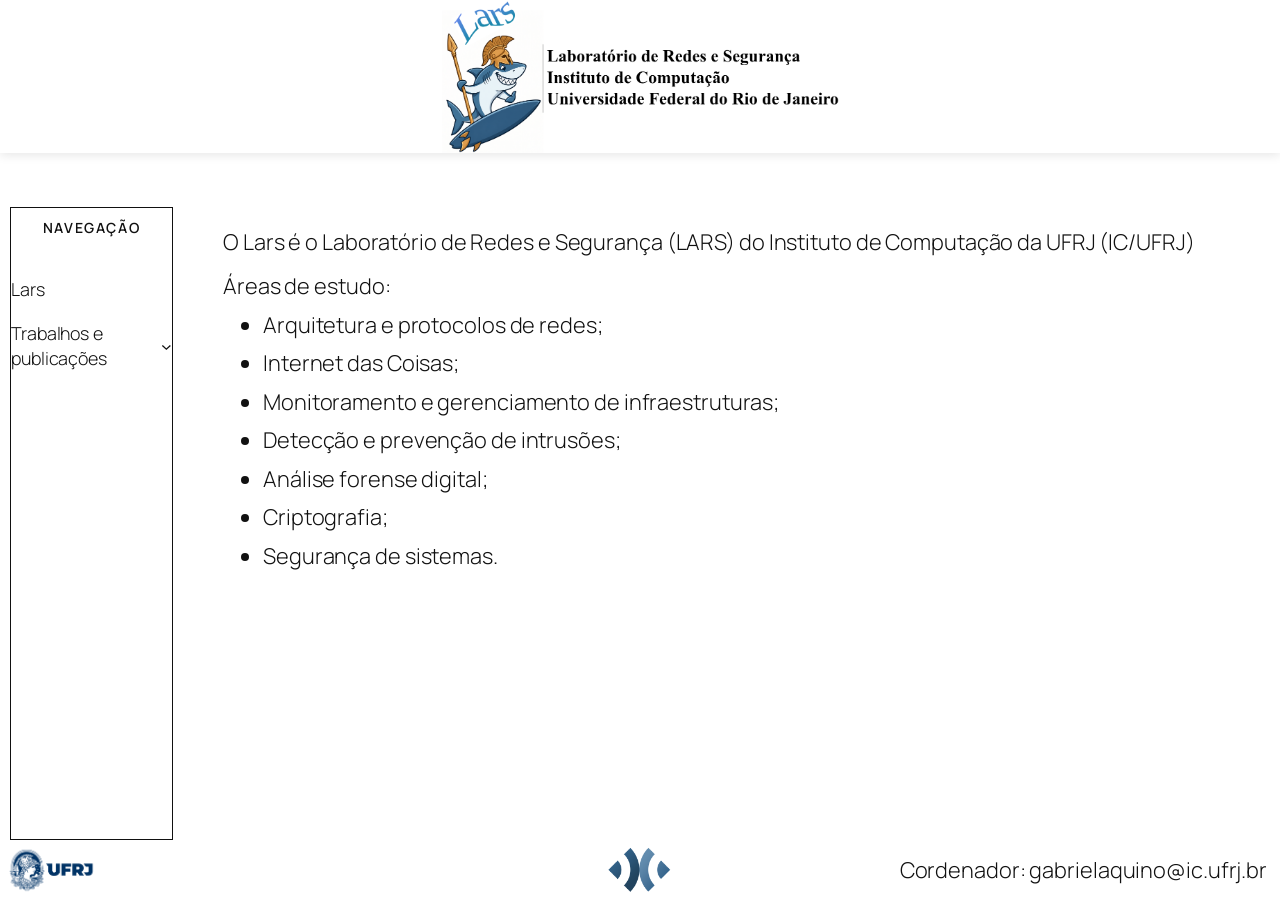
==== commit 1c6d47d0: "novas páginas" ====
--- a/index.html
+++ b/index.html
@@ -42,6 +42,18 @@
 .is-small-text{font-size:.875em}.is-regular-text{font-size:1em}.is-large-text{font-size:2.25em}.is-larger-text{font-size:3em}.has-drop-cap:not(:focus):first-letter{float:left;font-size:8.4em;font-style:normal;font-weight:100;line-height:.68;margin:.05em .1em 0 0;text-transform:uppercase}body.rtl .has-drop-cap:not(:focus):first-letter{float:none;margin-left:.1em}p.has-drop-cap.has-background{overflow:hidden}:root :where(p.has-background){padding:1.25em 2.375em}:where(p.has-text-color:not(.has-link-color)) a{color:inherit}p.has-text-align-left[style*="writing-mode:vertical-lr"],p.has-text-align-right[style*="writing-mode:vertical-rl"]{rotate:180deg}
 /*# sourceURL=/wp-includes/blocks/paragraph/style.min.css */
 </style>
+<style id="wp-block-list-inline-css">
+ol,ul{box-sizing:border-box}:root :where(.wp-block-list.has-background){padding:1.25em 2.375em}
+
+				ul.is-style-checkmark-list {
+					list-style-type: "\2713";
+				}
+
+				ul.is-style-checkmark-list li {
+					padding-inline-start: 1ch;
+				}
+/*# sourceURL=wp-block-list-inline-css */
+</style>
 <style id="wp-block-post-content-inline-css">
 .wp-block-post-content{display:flow-root}
 /*# sourceURL=/wp-includes/blocks/post-content/style.min.css */
@@ -81,6 +93,7 @@
 :root :where(.wp-block-navigation){font-size: var(--wp--preset--font-size--medium);}
 :root :where(.wp-block-navigation a:where(:not(.wp-element-button))){text-decoration: none;}
 :root :where(.wp-block-navigation a:where(:not(.wp-element-button)):hover){text-decoration: underline;}
+:root :where(.wp-block-list li){margin-top: 0.5rem;}
 /*# sourceURL=global-styles-inline-css */
 </style>
 <style id="wp-block-custom-css-inline-css">
@@ -148,7 +161,7 @@
 <div class="wp-site-blocks"><header class="wp-custom-css-d9485eda wp-block-template-part has-custom-css">
 <div class="wp-block-group alignfull is-layout-flow wp-block-group-is-layout-flow wp-container-2 is-position-sticky">
 <div class="wp-block-group has-global-padding is-layout-constrained wp-block-group-is-layout-constrained">
-<figure class="wp-block-image aligncenter size-full is-resized"><img fetchpriority="high" decoding="async" width="1144" height="427" src="/wp-content/uploads/2026/10/Screenshot_20261003_130204.png" alt="" class="wp-image-133" style="aspect-ratio:2.5990597183901896;width:475px;height:auto" srcset="/wp-content/uploads/2026/10/Screenshot_20261003_130204.png 1144w, /wp-content/uploads/2026/10/Screenshot_20261003_130204-300x112.png 300w, /wp-content/uploads/2026/10/Screenshot_20261003_130204-1024x382.png 1024w, /wp-content/uploads/2026/10/Screenshot_20261003_130204-768x287.png 768w" sizes="(max-width: 1144px) 100vw, 1144px"></figure>
+<figure class="wp-block-image aligncenter size-full is-resized"><img fetchpriority="high" decoding="async" width="1144" height="427" src="/wp-content/uploads/2026/10/Screenshot_20261003_130204.png" alt="" class="wp-image-133" style="aspect-ratio:2.5990597183901896;width:397px;height:auto" srcset="/wp-content/uploads/2026/10/Screenshot_20261003_130204.png 1144w, /wp-content/uploads/2026/10/Screenshot_20261003_130204-300x112.png 300w, /wp-content/uploads/2026/10/Screenshot_20261003_130204-1024x382.png 1024w, /wp-content/uploads/2026/10/Screenshot_20261003_130204-768x287.png 768w" sizes="(max-width: 1144px) 100vw, 1144px"></figure>
 </div>
 </div>
 </header>
@@ -189,7 +202,53 @@
 
 
 <div style="border-top-left-radius:0px;border-top-right-radius:0px;border-bottom-left-radius:0px;border-bottom-right-radius:0px;border-style:none;border-width:0px;padding-right:0;padding-left:0;padding-top:0;padding-bottom:0;margin-right:0;margin-left:0;margin-top:0;margin-bottom:0;min-height:0px" class="entry-content wp-block-post-content is-layout-flow wp-container-core-post-content-is-layout-fa7af882 wp-block-post-content-is-layout-flow">
-<p class="wp-block-paragraph">O Laboratório de Redes e Segurança (LARS) do Instituto de Computação da UFRJ é um espaço dedicado à pesquisa, ao desenvolvimento e à formação de recursos humanos nas áreas de redes de computadores e segurança da informação. Suas atividades abrangem temas como arquitetura e protocolos de redes, Internet das Coisas, monitoramento e gerência de infraestruturas, detecção e prevenção de intrusões, análise forense digital, criptografia e segurança de sistemas distribuídos. Por meio de projetos de pesquisa, parcerias com instituições e empresas e orientação de alunos de graduação e pós-graduação, o LARS contribui para o avanço científico e tecnológico da área, além de promover a integração entre ensino, pesquisa e extensão no âmbito do Instituto de Computação da UFRJ. Nesse contexto, o laboratório atua de forma integrada ao Bacharelado em Ciência da Computação (BCC) e ao Programa de Pós-Graduação em Informática (PPGI), contando com o projeto Minerva InfoSec.</p>
+<p class="wp-block-paragraph">O Lars é o Laboratório de Redes e Segurança (LARS) do Instituto de Computação da UFRJ (IC/UFRJ)</p>
+
+
+
+<div style="height:14px" aria-hidden="true" class="wp-block-spacer"></div>
+
+
+
+<p class="wp-block-paragraph">Áreas de estudo: </p>
+
+
+
+<ul class="wp-block-list">
+<li>Arquitetura e protocolos de redes; </li>
+
+
+
+<li>Internet das Coisas; </li>
+
+
+
+<li>Monitoramento e gerenciamento de infraestruturas; </li>
+
+
+
+<li>Detecção e prevenção de intrusões; </li>
+
+
+
+<li>Análise forense digital; </li>
+
+
+
+<li>Criptografia;</li>
+
+
+
+<li>Segurança de sistemas. </li>
+</ul>
+
+
+
+<p class="wp-block-paragraph"></p>
+
+
+
+<p class="wp-block-paragraph"></p>
 </div>
 
 
